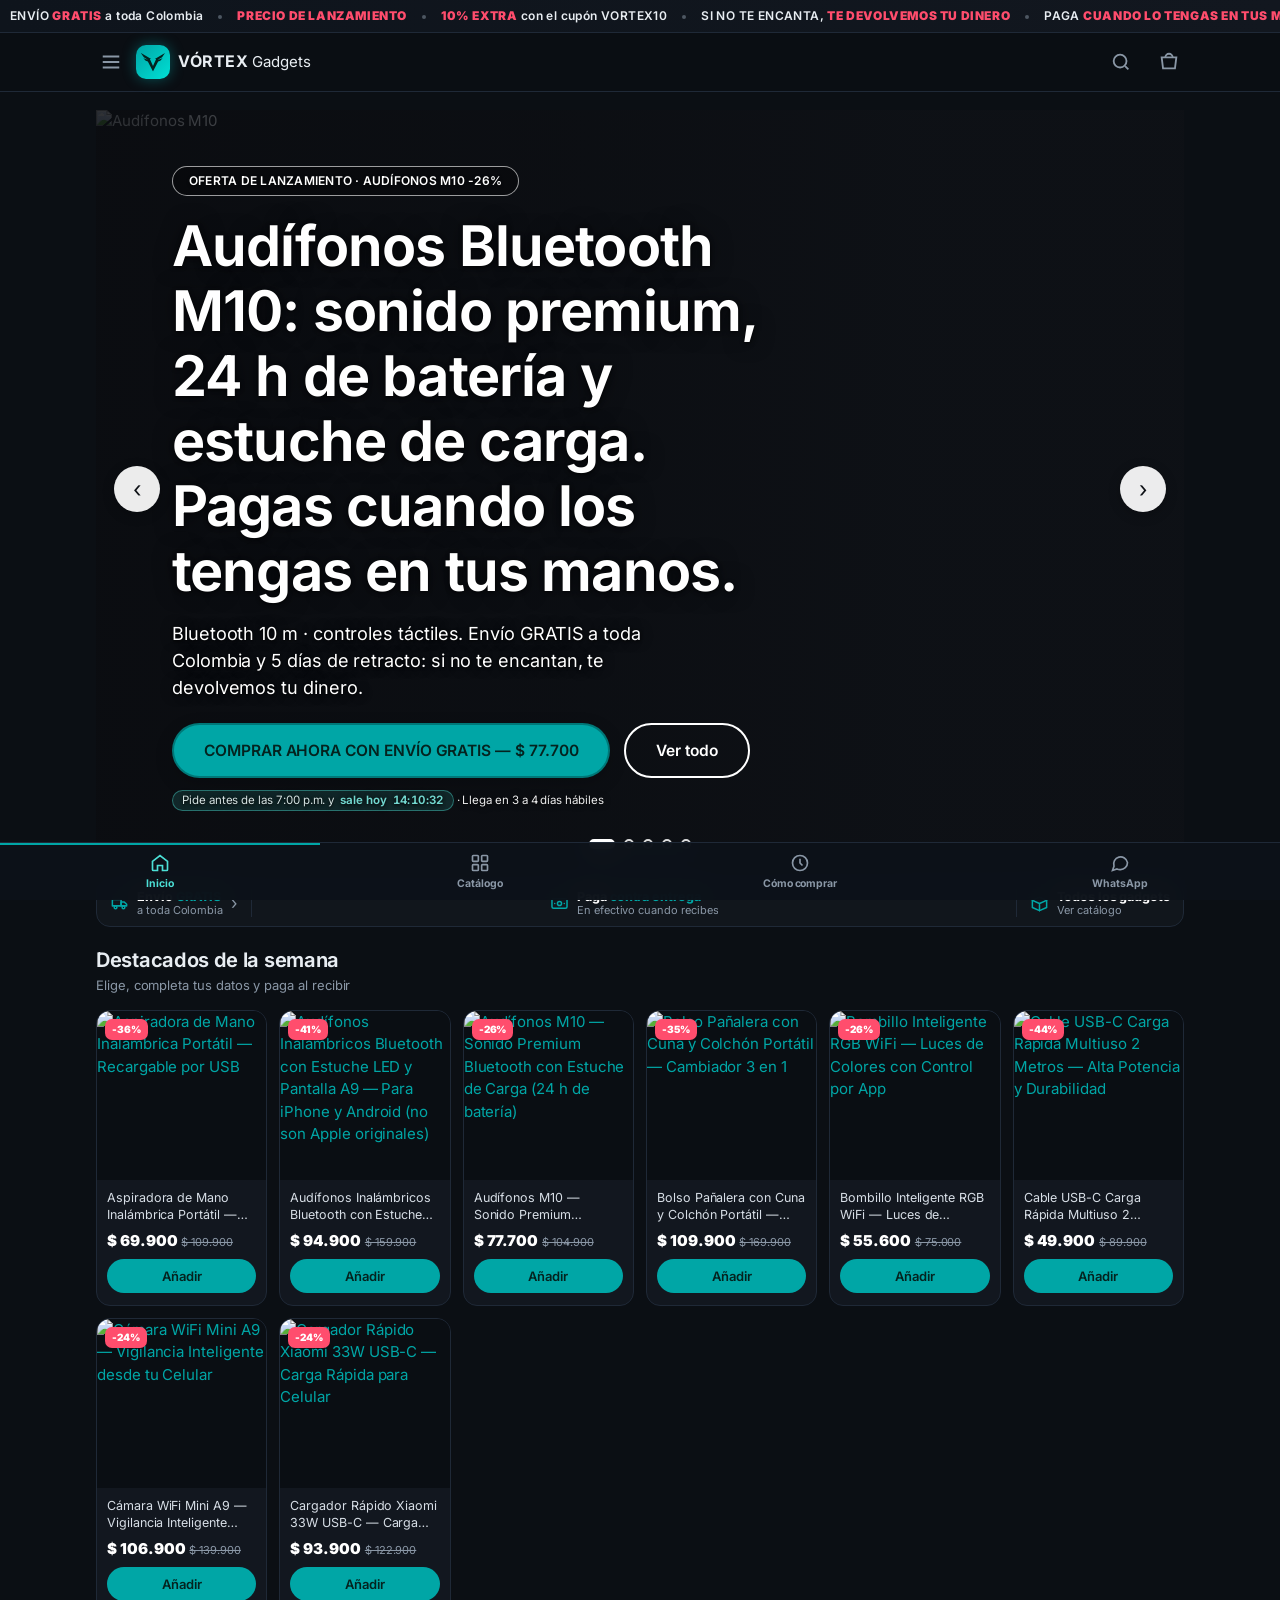
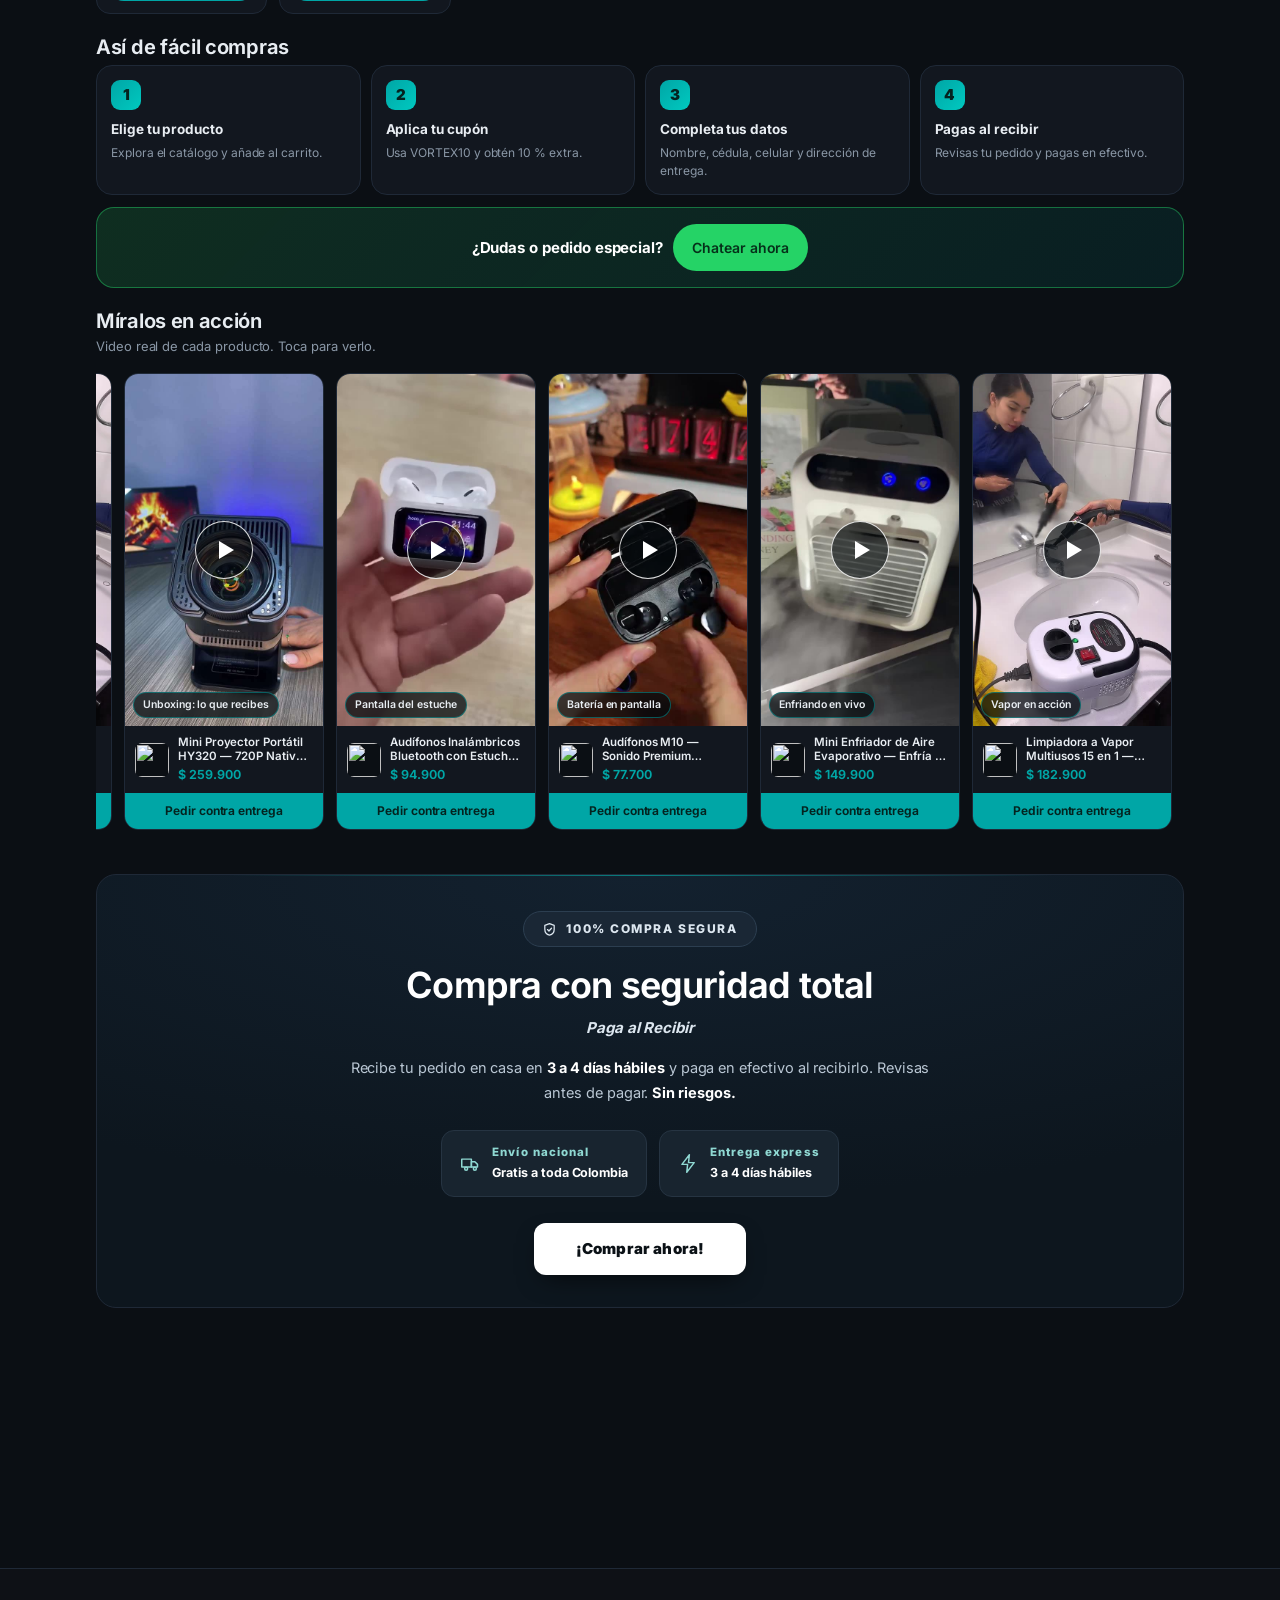
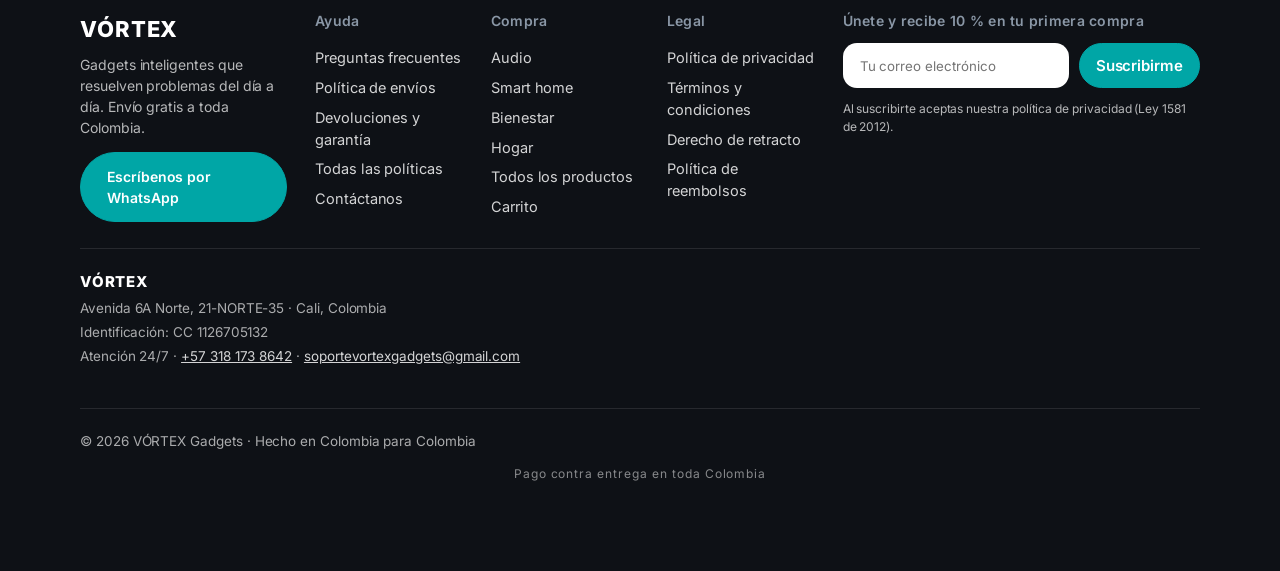
==== index.html @ 837b8d71 "v96: los dos cabos sueltos del movil (celulares muy estrechos <=400px) La revision en movil confirmo" ====
<!doctype html>
<html lang="es">
<head>
  <meta charset="utf-8">
  <meta name="viewport" content="width=device-width, initial-scale=1, viewport-fit=cover">
  <title>VÓRTEX Gadgets — Envío gratis y pago contra entrega</title>
  <meta name="description" content="Catálogo oficial de VÓRTEX Gadgets Colombia. Tecnología y gadgets con envío GRATIS a toda Colombia y pago contra entrega.">
  <!-- [2026-09-18] Vista previa al compartir el enlace (WhatsApp, Facebook, Instagram).
       Sin esto el enlace sale PELADO: sin imagen ni titulo, justo antes de que el
       cliente decida si confia en la tienda. Las direcciones van ABSOLUTAS: si se
       ponen relativas, WhatsApp no encuentra la imagen.
       El texto dice solo lo que la app cumple: contra entrega, envio gratis y
       3 a 4 dias habiles. -->
  <meta property="og:type" content="website">
  <meta property="og:site_name" content="VÓRTEX Gadgets">
  <meta property="og:locale" content="es_CO">
  <meta property="og:url" content="https://app.vortexgadgets.com.co/">
  <meta property="og:title" content="Paga cuando lo tengas en tus manos — VÓRTEX Gadgets">
  <meta property="og:description" content="Envío GRATIS a toda Colombia y pago contra entrega: recibes, revisas y pagas. Llega en 3 a 4 días hábiles. +10 % con el cupón VORTEX10.">
  <meta property="og:image" content="https://app.vortexgadgets.com.co/assets/og-vortex.jpg">
  <meta property="og:image:secure_url" content="https://app.vortexgadgets.com.co/assets/og-vortex.jpg">
  <meta property="og:image:type" content="image/jpeg">
  <meta property="og:image:width" content="1200">
  <meta property="og:image:height" content="630">
  <meta property="og:image:alt" content="Paga cuando lo tengas en tus manos — envío gratis a toda Colombia y pago contra entrega">
  <meta name="twitter:card" content="summary_large_image">
  <meta name="twitter:title" content="Paga cuando lo tengas en tus manos — VÓRTEX Gadgets">
  <meta name="twitter:description" content="Envío GRATIS a toda Colombia y pago contra entrega. Llega en 3 a 4 días hábiles.">
  <meta name="twitter:image" content="https://app.vortexgadgets.com.co/assets/og-vortex.jpg">
  <meta name="theme-color" content="#00A6A6">
  <link rel="manifest" href="manifest.json">
  <link rel="icon" href="icons/icon-192-v2.png" type="image/png">
  <link rel="apple-touch-icon" href="icons/apple-touch-icon-v2.png">
  <meta name="apple-mobile-web-app-title" content="VÓRTEX">
  <meta name="apple-mobile-web-app-capable" content="yes">
  <meta name="apple-mobile-web-app-status-bar-style" content="black-translucent">
  <meta name="mobile-web-app-capable" content="yes">
  <!-- AL DESPLEGAR: sube el ?v= de app.css y app.js aqui y la VERSION de sw.js.
       Asi ninguna cache vieja puede servir el codigo anterior. -->
  <!-- Inter autoalojada (SIL OFL 1.1). Se precarga porque el 73% del trafico
       entra desde el anuncio en el movil y el cambio de fuente se notaba. -->
  <link rel="preload" href="assets/fonts/inter-var-latin.woff2" as="font" type="font/woff2" crossorigin>
  <link rel="stylesheet" href="assets/app.css?v=96">
  <style>
    /* [2026-09-18] La bienvenida se ACORTO. Antes bloqueaba la vista 4,6 s mas 0,6 de
       desvanecido: casi 5,2 s antes de poder ver un producto, y quien llega de un
       anuncio se iba antes de llegar al catalogo. Ahora:
         - trafico de anuncio (fbclid, gclid, ttclid o utm_source de Meta/TikTok):
           0,7 s. Ya sabe lo que quiere; lo que necesita es ver productos.
         - visitante normal: 1,5 s, para que le de tiempo a leer el mensaje.
       El mensaje de contra entrega NO se quita: solo se acorta el tiempo. */
    .splash{position:fixed;inset:0;z-index:999;display:flex;align-items:center;justify-content:center;
      background:radial-gradient(circle at 50% 35%,#0d5c5c,#052020 75%);transition:opacity .55s ease;padding:22px}
    .splash-card{background:transparent;border-radius:22px;padding:18px 22px;text-align:center;max-width:330px;width:100%;
      animation:fadeCard .5s ease both}
    .splash-img{width:min(60vw,240px);aspect-ratio:1/1;object-fit:contain;margin:0 auto 8px;display:block;
      animation:spin360 1.05s cubic-bezier(.35,.65,.3,1) 1 both;filter:drop-shadow(0 16px 26px rgba(0,0,0,.45))}
    .splash-txt{font-size:20px;font-weight:800;color:#ffffff;letter-spacing:.4px;text-shadow:0 2px 8px rgba(0,0,0,.3)}
    .splash-sub{font-size:13.5px;color:#cdecec;margin-top:5px;text-shadow:0 1px 6px rgba(0,0,0,.3)}
    .splash-btn{margin-top:14px;width:100%;border:0;border-radius:12px;background:#00A6A6;color:#fff;
      font-weight:700;font-size:14.5px;padding:12px;cursor:pointer}
    .splash-hide{opacity:0;pointer-events:none}
    @keyframes spin360{from{transform:rotate(0deg)}to{transform:rotate(360deg)}}
    @keyframes fadeCard{from{opacity:0;transform:translateY(10px)}to{opacity:1;transform:none}}
    /* Quien pide movimiento reducido (mareos, accesibilidad) no ve el giro. */
    @media (prefers-reduced-motion: reduce){
      .splash-img{animation:none}
      .splash-card{animation:none}
    }
  </style>
<!-- Si el JavaScript falla, la bienvenida nunca se quitaria y TAPARIA toda la app:
     ese fallo silencioso deja la tienda inservible. Con esto se ve el catalogo. -->
<noscript><style>.splash{display:none!important}</style></noscript>
</head>
<body>
  <div class="splash" id="splash">
    <div class="splash-card">
      <img class="splash-img" src="assets/cod-splash.png" alt="Paga contra entrega">
      <p class="splash-txt">PAGA CONTRA ENTREGA</p>
      <p class="splash-sub">Recibe tu pedido y paga cuando lo tengas en tus manos</p>
      <button class="splash-btn" id="splashClose">Ver catálogo</button>
    </div>
  </div>

  <!-- [2026-09-17] Barra de anuncios. Antes era un texto fijo centrado; el dueno
       pidio que se MOVIERA: que entre por la derecha y salga por la izquierda,
       repitiendo la misma secuencia. El JS (initAnnounce) duplica la secuencia y
       la anima; si no hay JS o el visitante pide movimiento reducido, se ve
       centrada y quieta, sin perder ningun mensaje.
       Los 8 mensajes estan REESCRITOS para que pesen mas la OFERTA y el BENEFICIO
       (que es lo que genera deseo de compra) y menos la logistica. Siguen siendo
       datos REALES del negocio, todos ya publicados en otras partes de la web:
         - envio gratis, sin monto minimo (FAQ y politica de envios)
         - precio de lanzamiento (portada y ficha de producto)
         - +10% con el cupon VORTEX10 (verificado: 259.900 -> 233.910)
         - "si no te encantan, te devolvemos tu dinero" (texto de la portada)
         - pagas cuando lo tengas en tus manos (pago contra entrega)
         - sin tarjeta ni anticipos (ficha de producto)
         - llega en 3 a 4 dias habiles (FAQ, politica y ficha)
         - garantia de funcionamiento (ficha y devoluciones)
       NO se anade urgencia ni escasez ni prueba social: no hay dato real que las
       respalde. De hecho el propio codigo elimino viewersNow() porque mostraba un
       "N viendo ahora" inventado ("no se anuncia lo que no se puede probar"). -->
  <div class="announce" id="announce" data-announce
       aria-label="Envío gratis a toda Colombia. Precio de lanzamiento. 10% extra con el cupón VORTEX10. Si no te encanta, te devolvemos tu dinero. Pagas cuando lo tengas en tus manos. Sin tarjeta y sin anticipo. Llega en 3 a 4 días hábiles. Garantía de funcionamiento.">
    <div class="an-track" data-an-track>
      <span class="an-item">ENVÍO <b>GRATIS</b> a toda Colombia</span>
      <span class="an-item"><b>PRECIO DE LANZAMIENTO</b></span>
      <span class="an-item"><b>10% EXTRA</b> con el cupón VORTEX10</span>
      <span class="an-item">SI NO TE ENCANTA, <b>TE DEVOLVEMOS TU DINERO</b></span>
      <span class="an-item">PAGA <b>CUANDO LO TENGAS EN TUS MANOS</b></span>
      <span class="an-item"><b>SIN TARJETA</b> y sin anticipo</span>
      <span class="an-item">LLEGA en <b>3 a 4 días hábiles</b></span>
      <span class="an-item">GARANTÍA <b>de funcionamiento</b></span>
    </div>
  </div>

  <header class="topbar">
    <div class="topbar-in">
      <button class="iconbtn" id="btnMenu" aria-label="Menú">
        <svg viewBox="0 0 24 24" width="22" height="22" fill="none" stroke="currentColor" stroke-width="2"><path d="M3 6h18M3 12h18M3 18h18"/></svg>
      </button>
      <a class="brand" href="#/inicio">
        <span class="brand-v">
          <!-- Símbolo alado trazado desde la referencia del usuario.
               SVG en línea para que no haya petición extra: el 73% del
               tráfico entra por el anuncio en el móvil. -->
          <svg viewBox="0 0 372 283" xmlns="http://www.w3.org/2000/svg" focusable="false" aria-hidden="true"><path fill="currentColor" fill-rule="evenodd" d="M372 0 L214 92 L214 94 L233 94 L233 96 L186 200 L139 97 L139 94 L158 94 L158 92 L6 3 L2 1 L0 3 L44 64 L106 103 L37 82 L73 121 L106 133 L182 279 L187 283 L266 132 L299 121 L334 83 L332 81 L271 103 L267 102 L327 64Z"/></svg>
        </span>
        <span class="brand-t"><b>VÓRTEX</b> Gadgets</span>
      </a>
      <button class="iconbtn" id="btnSearch" aria-label="Buscar">
        <svg viewBox="0 0 24 24" width="22" height="22" fill="none" stroke="currentColor" stroke-width="2"><circle cx="11" cy="11" r="7"/><path d="m20 20-3.5-3.5"/></svg>
      </button>
      <a class="iconbtn" href="#/carrito" aria-label="Carrito">
        <svg viewBox="0 0 24 24" width="22" height="22" fill="none" stroke="currentColor" stroke-width="2"><path d="M4 7h16l-1.5 12h-13L4 7Z"/><path d="M8 7a4 4 0 0 1 8 0"/></svg>
        <span class="badge" id="cartBadge" hidden>0</span>
      </a>
    </div>
    <div class="searchbar" id="searchbar" hidden>
      <input type="search" id="q" placeholder="Buscar audífonos, cámara, bombillo…" autocomplete="off">
    </div>
  </header>

  <main id="view" class="view"></main>

  <footer class="app-footer">
    <!-- Footer migrado de la tienda, pero con TODO dentro de la app: ningun enlace saca
         al cliente fuera. Las paginas de ayuda y legales son vistas internas (#/info/...),
         las categorias filtran el catalogo de la app (#/catalogo?cat=...), el newsletter se
         confirma por WhatsApp y el unico enlace externo es el de WhatsApp, que es el canal
         de atencion. La linea de medios de pago se sustituyo por contra entrega. -->
    <div class="ft-wrap">
      <div class="ft-grid">
        <div class="ft-brand">
          <p class="ft-logo">VÓRTEX</p>
          <p class="ft-tagline">Gadgets inteligentes que resuelven problemas del día a día. Envío gratis a toda Colombia.</p>
          <a class="ft-btn ft-wa" href="https://wa.me/573181738642" target="_blank" rel="noopener">Escríbenos por WhatsApp</a>
        </div>
        <nav class="ft-col" aria-label="Ayuda">
          <h4>Ayuda</h4>
          <a href="#/info/faq">Preguntas frecuentes</a>
          <a href="#/info/politica-de-envios">Política de envíos</a>
          <a href="#/info/devoluciones-y-garantia">Devoluciones y garantía</a>
          <a href="#/info/politicas">Todas las políticas</a>
          <a href="#/contacto">Contáctanos</a>
        </nav>
        <nav class="ft-col" aria-label="Compra">
          <h4>Compra</h4>
          <a href="#/catalogo?cat=audio">Audio</a>
          <a href="#/catalogo?cat=smart-home">Smart home</a>
          <a href="#/catalogo?cat=bienestar">Bienestar</a>
          <a href="#/catalogo?cat=hogar">Hogar</a>
          <a href="#/catalogo">Todos los productos</a>
          <a href="#/carrito">Carrito</a>
        </nav>
        <nav class="ft-col" aria-label="Legal">
          <h4>Legal</h4>
          <a href="#/info/politica-de-privacidad">Política de privacidad</a>
          <a href="#/info/terminos-y-condiciones">Términos y condiciones</a>
          <a href="#/info/devoluciones-y-garantia">Derecho de retracto</a>
          <a href="#/info/devoluciones-y-garantia">Política de reembolsos</a>
        </nav>
        <div class="ft-news">
          <h4>Únete y recibe 10 % en tu primera compra</h4>
          <div class="ft-row">
              <input type="email" id="ftEmail" placeholder="Tu correo electrónico" autocomplete="email">
              <button type="button" class="ft-btn" data-action="newsletter">Suscribirme</button>
            </div>
          <p class="ft-note">Al suscribirte aceptas nuestra política de privacidad (Ley 1581 de 2012).</p>
        </div>
      </div>
      <!-- [2026-09-16] Identidad del negocio. El comprador debe saber quien le vende:
           es lo primero que se revisa antes de dar la cedula y la direccion en un pago
           contra entrega. Datos aportados por el dueno; no se inventa ninguno. -->
      <div class="ft-legal">
        <p class="ft-legal-h">VÓRTEX</p>
        <p>Avenida 6A Norte, 21-NORTE-35 · Cali, Colombia</p>
        <p>Identificación: CC 1126705132</p>
        <p>Atención 24/7 · <a href="https://wa.me/573181738642" target="_blank" rel="noopener">+57 318 173 8642</a> · <a href="mailto:soportevortexgadgets@gmail.com">soportevortexgadgets@gmail.com</a></p>
      </div>
      <div class="ft-bottom">
        <p>© 2026 VÓRTEX Gadgets · Hecho en Colombia para Colombia</p>
      </div>
      <p class="ft-pay">Pago contra entrega en toda Colombia</p>
    </div>
  </footer>

  <nav class="bottomnav" id="bottomnav">
    <a href="#/inicio" data-nav="inicio">
      <svg viewBox="0 0 24 24" width="20" height="20" fill="none" stroke="currentColor" stroke-width="2"><path d="m3 10 9-7 9 7v10a1 1 0 0 1-1 1h-5v-6h-6v6H4a1 1 0 0 1-1-1Z"/></svg>
      Inicio
    </a>
    <a href="#/catalogo" data-nav="catalogo">
      <svg viewBox="0 0 24 24" width="20" height="20" fill="none" stroke="currentColor" stroke-width="2"><rect x="3" y="3" width="7" height="7" rx="1"/><rect x="14" y="3" width="7" height="7" rx="1"/><rect x="3" y="14" width="7" height="7" rx="1"/><rect x="14" y="14" width="7" height="7" rx="1"/></svg>
      Catálogo
    </a>
    <a href="#/como-comprar" data-nav="como">
      <svg viewBox="0 0 24 24" width="20" height="20" fill="none" stroke="currentColor" stroke-width="2"><circle cx="12" cy="12" r="9"/><path d="M12 7v5l3 3"/></svg>
      Cómo comprar
    </a>
    <a href="#/contacto" data-nav="contacto">
      <svg viewBox="0 0 24 24" width="20" height="20" fill="none" stroke="currentColor" stroke-width="2"><path d="M21 11.5a8.4 8.4 0 0 1-9 8.4 9 9 0 0 1-3.6-.7L3 21l1.8-5.2A8.4 8.4 0 1 1 21 11.5Z"/></svg>
      WhatsApp
    </a>
  </nav>

  <aside class="drawer" id="drawer" aria-hidden="true">
    <div class="drawer-scrim" data-close-drawer></div>
    <div class="drawer-panel">
      <div class="drawer-head">
        <span class="brand-t"><b>VÓRTEX</b> Gadgets</span>
        <button class="iconbtn" data-close-drawer aria-label="Cerrar">✕</button>
      </div>
      <nav class="drawer-nav">
        <a href="#/inicio" data-close-drawer>Inicio</a>
        <a href="#/catalogo" data-close-drawer>Catálogo</a>
        <a href="#/como-comprar" data-close-drawer>Cómo comprar (contra entrega)</a>
        <a href="#/contacto" data-close-drawer>Contacto / WhatsApp</a>
        <a href="https://vortexgadgets.com.co" target="_blank" rel="noopener">Tienda completa (pago en línea)</a>
      </nav>
      <!-- [2026-09-22] Quien te vende. Antes este dato solo estaba en el pie, muy
           abajo, y el comprador debe verlo ANTES de dar su cedula y su direccion.
           Cuando llegue el RUT de la DIAN: cambia la linea de identificacion por
           "NIT <numero>-<digito>" y anade la razon social si aplica. -->
      <div class="drawer-quien">
        <p class="dq-h">Quién te vende</p>
        <p><b>VÓRTEX Gadgets</b> · Avenida 6A Norte, 21-NORTE-35 · Cali, Colombia</p>
        <p>Identificación: CC 1126705132</p>
        <p><a href="https://wa.me/573181738642" target="_blank" rel="noopener">+57 318 173 8642</a> · <a href="mailto:soportevortexgadgets@gmail.com">soportevortexgadgets@gmail.com</a></p>
      </div>
      <button class="btn btn-accent" id="btnInstall">Instalar app</button>
      <p class="muted drawer-hint" id="iosHint" hidden>En iPhone: Compartir → “Añadir a pantalla de inicio”.</p>
    </div>
  </aside>

  <div class="modal-scrim" id="installModal" hidden>
    <div class="modal-card" role="dialog" aria-modal="true" aria-label="Instalar la app">
      <button class="iconbtn modal-x" data-close-install aria-label="Cerrar">✕</button>
      <div class="modal-icon">
        <svg viewBox="0 0 24 24" width="34" height="34" fill="none" stroke="currentColor" stroke-width="2"><path d="M12 3v12m0 0 5-5m-5 5-5-5"/><path d="M4 17v2a2 2 0 0 0 2 2h12a2 2 0 0 0 2-2v-2"/></svg>
      </div>
      <h3>Instala la app VÓRTEX</h3>
      <p class="install-steps" id="installInfo"></p>
      <button class="btn btn-accent btn-block" data-close-install>Entendido</button>
    </div>
  </div>

  <div class="toast" id="toast" hidden></div>
  <script src="assets/app.js?v=96" defer></script>
  <script>
    /* Splash COD: aparece al entrar, rota 360° y desaparece solo.
       Desde el 2026-09-18 la duracion depende de por donde llega el visitante
       (0,7 s desde un anuncio, 1,5 s el resto). El porque esta explicado arriba,
       en el bloque <style>. */
    (function () {
      var s = document.getElementById('splash');
      var c = document.getElementById('splashClose');
      if (!s) return;
      function hide() {
        s.classList.add('splash-hide');
        setTimeout(function () { s.remove(); }, 600);
      }
      var q = '';
      try { q = String(location.search || '') + String(location.hash || ''); } catch (e) {}
      var deAnuncio = /[?&](fbclid|gclid|ttclid|gbraid|wbraid)=/i.test(q) ||
                      /[?&]utm_source=(facebook|instagram|meta|fb|ig|tiktok|google)/i.test(q);
      var t = setTimeout(hide, deAnuncio ? 700 : 1500);
      c.addEventListener('click', function () { clearTimeout(t); hide(); });
      s.addEventListener('click', function (e) { if (e.target === s) { clearTimeout(t); hide(); } });
    })();
  </script>
<!-- Popup de salida: cupón VORTEX10 (migrado de la tienda).
       Único cambio respecto a la tienda: la línea de forma de pago, que ahora dice contra entrega. -->
  <div class="exit-popup" data-exit-popup aria-hidden="true">
    <div class="exit-popup-card" role="dialog" aria-modal="true" aria-label="Cupón de bienvenida">
      <button class="exit-popup-close" data-exit-close type="button" aria-label="Cerrar">&times;</button>
      <p class="exit-popup-eyebrow">Antes de irte: tu cupón de bienvenida</p>
      <h3>No te vayas sin tu cupón</h3>
      <!-- [2026-09-18] El descuento ya NO va escrito a mano: lo calcula el JS desde los
           precios reales (precio antes vs precio con el cupon). Antes decia "hasta 45 %"
           cuando el maximo real es 55 %: se quedaba corto en su propia oferta.
           Y "oferta flash" pasa a "precio de lanzamiento", que es el termino de la app. -->
      <p>Usa el código <b>VORTEX10</b>: 10 % extra sobre el precio de lanzamiento,
        sin compra mínima.<span id="exitMax" hidden></span></p>
      <button class="btn btn-block" data-action="exit-coupon" type="button">Aplicar cupón VORTEX10</button>
      <p class="exit-popup-note">Envío GRATIS a toda Colombia · Pago contra entrega</p>
    </div>
  </div>
</body>

</html>
---- assets/app.css ----
/* ============================================================
   VÓRTEX Gadgets — PWA (Dark Tech + teal #00A6A6)
   ============================================================ */
:root{
  --bg:#0B0F14;
  --panel:#12171F;
  --panel2:#0E141C;
  --line:#1F2937;
  --text:#E8EDF2;
  --muted:#8A97A6;
  --accent:#00A6A6;
  --accent2:#008C8C;
  --wa:#25D366;
  --sale:#FF4D6D;
  --gold:#F5A623;
  --radius:14px;
  --shadow:0 10px 30px rgba(0,0,0,.35);
  --font:'Inter',-apple-system,BlinkMacSystemFont,'Segoe UI',Roboto,sans-serif;
  --nav-h:62px;
  --safe:env(safe-area-inset-bottom,0px);
}
*{box-sizing:border-box;margin:0;padding:0}
html{scroll-behavior:smooth}
body{background:var(--bg);color:var(--text);font-family:var(--font);font-size:15px;line-height:1.55;-webkit-font-smoothing:antialiased}
a{color:var(--accent);text-decoration:none}
img{max-width:100%;display:block}
button{font-family:inherit;cursor:pointer;border:0;background:none;color:inherit}
.muted{color:var(--muted)}
.hidden{display:none!important}

/* ---------- Anuncio + barra superior ---------- */
/* [2026-09-23] Paleta nueva en la banda, a peticion del dueño. Sacada de SU captura
   contando pixeles: fondo #FF4D6C con texto blanco (el color NO es una aproximacion a
   ojo). El degradado conserva la forma del anterior: el extremo oscuro (#D7415B) es
   el claro con el brillo al 84 %, la MISMA relacion que unia #00A6A6
   con #008C8C.
   MEDIDO: el texto blanco sobre este rosa da 3.22:1, por debajo del minimo de
   4.5:1 para texto pequeño. El de antes (verde oscuro sobre teal) daba
   5.54:1. Es la pareja que trae la paleta del dueño, asi que se pone tal
   cual; si quiere mas legibilidad, oscurecer el rosa a #C73C54 sube a
   5.00:1 sin salirse de la misma familia. */
/* [2026-09-23] La banda va OSCURA con el rosa solo en las palabras clave.
   El rosa es --sale, el color de oferta que la app ya usa en los badges, el chip de la
   ficha, el cupon y los iconos de urgencia: no se añade un color, se usa el que ya
   significa "oferta". Y el fondo son los tokens de siempre (--panel2 -> --panel).
   MEDIDO: el texto claro da ~15,9 : 1 y el rosa ~5,8 : 1 sobre este fondo, los dos por
   encima del minimo de 4,5. La banda rosa entera se quedaba en 3,22-4,36 : 1.
   El borde inferior la despega de la barra del logo, que tambien es oscura. */
.announce{background:linear-gradient(90deg,var(--panel2),var(--panel));color:var(--text);border-bottom:1px solid var(--line);font-weight:800;font-size:12px;letter-spacing:.4px;overflow:hidden}
.an-track{display:flex;flex-wrap:wrap;justify-content:center;align-items:center;padding:7px 10px;row-gap:4px}
/* OJO: .an-item NO debe ser contenedor flex. Si lo es, el texto suelto se
   convierte en flex items anonimos y CSS DESCARTA el espacio en blanco de los
   bordes: se leia "ENVIO GRATISa toda Colombia" y "PAGACUANDO LO TENGAS EN TUS
   MANOS". Sin flex, el contenido se compone como texto normal y el espacio se
   respeta. */
.an-item{flex:0 0 auto;white-space:nowrap;font-weight:600}
.an-item b{font-weight:900;letter-spacing:.6px;color:var(--sale)}
/* el separador va dentro de CADA item (no entre items). Asi, al duplicar la
   secuencia, el ritmo de puntos es identico en las dos mitades y el bucle de
   translateX(-50%) encaja sin salto. */
.an-item::after{content:'';display:inline-block;vertical-align:middle;width:4px;height:4px;border-radius:50%;background:var(--muted);opacity:.5;margin:0 15px}
/* En movimiento: una sola fila, sin centrar, de DERECHA a IZQUIERDA.
   OJO: NO se puede animar a -50%. translateX(%) se calcula sobre el ANCHO DEL
   PROPIO ELEMENTO, y .an-track es un contenedor flex de bloque: mide lo que le
   da el padre (el ancho de la barra), no su contenido. Con -50% recorria 760 px
   cuando una secuencia mide 1634 px, y el bucle daba un salto visible de media
   barra cada vuelta. Por eso el JS mide en el DOM la distancia real entre el
   primer mensaje y el primero de la copia siguiente, y la pasa en --an-mueve. */
.announce.an-live .an-track{flex-wrap:nowrap;justify-content:flex-start;animation:an-marquesina var(--an-dur,42s) linear infinite;will-change:transform}
@keyframes an-marquesina{from{transform:translateX(0)}to{transform:translateX(var(--an-mueve,-50%))}}
.announce:hover .an-track{animation-play-state:paused}
@media(prefers-reduced-motion:reduce){
  .announce.an-live .an-track{animation:none;flex-wrap:wrap;justify-content:center}
}
.topbar{position:sticky;top:0;z-index:60;background:rgba(11,15,20,.88);backdrop-filter:blur(10px);border-bottom:1px solid var(--line)}
.topbar-in{display:flex;align-items:center;gap:6px;max-width:1120px;margin:0 auto;padding:10px 12px}
.brand{display:flex;align-items:center;gap:8px;color:var(--text)}
.brand-v{display:grid;place-items:center;width:34px;height:34px;border-radius:10px;background:linear-gradient(135deg,#00A6A6,#00E0D5);color:#04231F;font-weight:900;font-size:20px;box-shadow:0 0 14px rgba(0,166,166,.45)}
.brand-t{font-size:15px;line-height:1.1}
.brand-t b{font-size:16px;letter-spacing:.5px}
.iconbtn{position:relative;display:grid;place-items:center;width:38px;height:38px;border-radius:10px;color:var(--muted)}
.iconbtn:active{background:var(--panel);color:var(--text)}
.badge{position:absolute;top:2px;right:2px;min-width:17px;height:17px;padding:0 4px;border-radius:9px;background:var(--sale);color:#fff;font-size:10px;font-weight:800;display:grid;place-items:center}
.searchbar{max-width:1120px;margin:0 auto;padding:0 12px 10px}
.searchbar input{width:100%;background:var(--panel);border:1px solid var(--line);border-radius:12px;color:var(--text);padding:11px 14px;font-size:15px;outline:none}
.searchbar input:focus{border-color:var(--accent)}

/* ---------- Layout ---------- */
.view{max-width:1120px;margin:0 auto;padding:16px 14px calc(30px + var(--nav-h) + var(--safe))}
.section-title{font-size:20px;font-weight:900;letter-spacing:.2px;margin:22px 0 4px}
.section-sub{color:var(--muted);font-size:13px;margin-bottom:14px}

/* ---------- Hero inicio ---------- */
.hero-card{position:relative;overflow:hidden;border:1px solid var(--line);border-radius:20px;background:
  radial-gradient(900px 300px at 85% -20%,rgba(0,166,166,.35),transparent 60%),
  linear-gradient(160deg,#101A24,#0B0F14 70%);padding:26px 20px}
.hero-chip{display:inline-flex;align-items:center;gap:6px;background:rgba(0,166,166,.14);border:1px solid rgba(0,166,166,.5);color:#4CE0D6;font-weight:800;font-size:11px;letter-spacing:.8px;padding:5px 10px;border-radius:999px;text-transform:uppercase}
.hero-card h1{font-size:27px;line-height:1.15;margin:12px 0 8px;font-weight:900}
.hero-card p{color:#B9C4CF;font-size:14px;max-width:520px}
.hero-cta{display:flex;flex-wrap:wrap;gap:10px;margin-top:18px}
.btn{display:inline-flex;align-items:center;justify-content:center;gap:8px;border-radius:12px;padding:12px 18px;font-weight:800;font-size:14px;transition:.15s;border:1px solid transparent}
.btn:active{transform:scale(.97)}
.btn-accent{background:linear-gradient(135deg,#00A6A6,#00C9C0);color:#04231F}
.btn-dark{background:var(--text);color:#0B0F14}
.btn-ghost{background:transparent;color:var(--text);border-color:var(--line)}
.btn-wa{background:var(--wa);color:#06301A}
.btn-block{width:100%}
.btn-sm{padding:8px 12px;font-size:13px;border-radius:10px}
.btn[disabled]{opacity:.55;pointer-events:none}

/* ---------- Chips de confianza ---------- */
.trust-row{display:flex;flex-wrap:wrap;gap:8px;margin-top:14px}
.chip{display:inline-flex;align-items:center;gap:6px;background:var(--panel);border:1px solid var(--line);border-radius:999px;padding:7px 12px;font-size:12px;font-weight:600;color:#C7D0DA}
.chip b{color:#4CE0D6}
.chip .ck{color:var(--accent)}

/* ---------- Grid productos ---------- */
.grid-products{display:grid;grid-template-columns:repeat(auto-fill,minmax(152px,1fr));gap:12px}
.pcard{background:var(--panel);border:1px solid var(--line);border-radius:var(--radius);overflow:hidden;display:flex;flex-direction:column;transition:.15s}
.pcard:active{transform:scale(.985)}
.pimg{position:relative;aspect-ratio:1/1;background:#0A0E13;overflow:hidden}
.pimg img{width:100%;height:100%;object-fit:cover}
.pbadge{position:absolute;top:8px;left:8px;background:var(--sale);color:#fff;font-size:10px;font-weight:900;padding:3px 7px;border-radius:7px}
.pbadge.agotado{background:#3A4552}
.pbody{padding:10px 10px 12px;display:flex;flex-direction:column;gap:6px;flex:1}
.ptitle{font-size:12.5px;color:#D7DEE6;line-height:1.35;display:-webkit-box;-webkit-line-clamp:2;-webkit-box-orient:vertical;overflow:hidden;min-height:34px}
.pprice{font-weight:900;font-size:15px;color:#fff}
.pold{color:var(--muted);font-size:11px;text-decoration:line-through}
.pct{color:#4CE0D6;font-size:11px;font-weight:800}
.pvendor{color:var(--muted);font-size:10px;text-transform:uppercase;letter-spacing:.6px}
.pbtns{display:flex;gap:6px;margin-top:auto}

/* ---------- Ficha producto ---------- */
.detail{display:grid;gap:16px}
@media(min-width:820px){.detail{grid-template-columns:1.05fr 1fr;gap:26px}}
.gallery{position:sticky;top:calc(64px + 8px)}
.gmain{position:relative;aspect-ratio:1/1;border:1px solid var(--line);border-radius:18px;overflow:hidden;background:#0A0E13}
.gmain img{width:100%;height:100%;object-fit:cover}
.gthumbs{display:flex;gap:8px;margin-top:10px;overflow-x:auto;padding-bottom:4px}
.gthumb{width:64px;height:64px;flex:none;border:2px solid var(--line);border-radius:12px;overflow:hidden;opacity:.75}
.gthumb.active{border-color:var(--accent);opacity:1}
.gthumb img{width:100%;height:100%;object-fit:cover}
.d-title{font-size:22px;font-weight:900;line-height:1.25}
.d-meta{color:var(--muted);font-size:12.5px;margin-top:6px}
.stars{color:var(--gold);letter-spacing:1px;font-size:14px}
.d-price{display:flex;align-items:baseline;gap:10px;flex-wrap:wrap;margin:10px 0 2px}
.d-now{font-size:30px;font-weight:900;color:#fff}
.d-old{color:var(--muted);text-decoration:line-through;font-size:16px}
.d-pct{background:var(--sale);color:#fff;font-weight:900;font-size:12px;padding:3px 8px;border-radius:8px}
.d-cod{margin:14px 0;background:linear-gradient(135deg,rgba(0,153,102,.18),rgba(0,166,166,.12));border:1px solid rgba(0,220,140,.4);border-radius:16px;padding:12px 14px}
.d-cod b{color:#3EE6A0;font-size:14px;letter-spacing:.3px}
.d-cod ul{list-style:none;margin-top:6px;display:grid;gap:3px;font-size:13px;color:#CBE7DA}
.d-cod li::before{content:'✓ ';color:#3EE6A0;font-weight:900}
.d-check{display:inline-flex;align-items:center;gap:8px;color:#3EE6A0;font-size:12px;margin-top:8px;font-weight:700}
.qty{display:inline-flex;align-items:center;border:1px solid var(--line);border-radius:12px;overflow:hidden}
.qty button{width:40px;height:42px;font-size:20px;font-weight:800;color:var(--text)}
.qty input{width:52px;text-align:center;background:transparent;border:0;color:#fff;font-weight:800;font-size:16px;outline:none}
.acc{margin-top:8px}
.acc-h{width:100%;display:flex;justify-content:space-between;align-items:center;padding:13px 2px;font-weight:800;font-size:14px;border-bottom:1px solid var(--line)}
.acc-b{display:none;padding:10px 2px 14px;color:#C7D0DA;font-size:13.5px;line-height:1.65;white-space:pre-line}
.acc.open .acc-b{display:block}
.acc.open .chev{transform:rotate(180deg)}
.chev{transition:.2s;color:var(--muted)}

/* ---------- Pasos contra entrega ---------- */
.steps{display:grid;gap:10px;margin-top:6px}
@media(min-width:720px){.steps{grid-template-columns:repeat(4,1fr)}}
.step{background:var(--panel);border:1px solid var(--line);border-radius:16px;padding:14px}
.step .n{width:30px;height:30px;display:grid;place-items:center;border-radius:9px;background:linear-gradient(135deg,#00A6A6,#00C9C0);color:#04231F;font-weight:900;margin-bottom:8px}
.step b{font-size:13.5px}
.step p{color:var(--muted);font-size:12px;margin-top:4px}

/* ---------- Carrito ---------- */
.cartline{display:grid;grid-template-columns:74px 1fr auto;gap:12px;align-items:center;background:var(--panel);border:1px solid var(--line);border-radius:16px;padding:10px;margin-bottom:10px}
.cartline img{width:74px;height:74px;object-fit:cover;border-radius:12px}
.cl-title{font-size:13.5px;font-weight:700;line-height:1.3}
.cl-price{color:var(--muted);font-size:12px;margin-top:2px}
.cl-right{display:flex;flex-direction:column;align-items:flex-end;gap:6px}
.cl-total{font-weight:900}
.cl-del{color:var(--sale);font-size:12px;font-weight:700}
.qty.small button{width:30px;height:30px;font-size:16px}
.qty.small input{width:36px;height:30px;font-size:14px}
.totals{background:var(--panel);border:1px solid var(--line);border-radius:16px;padding:14px;margin-top:12px}
.trow{display:flex;justify-content:space-between;font-size:14px;padding:4px 0}
.trow.total{font-size:19px;font-weight:900;border-top:1px dashed var(--line);margin-top:6px;padding-top:10px}
.trow .free{color:#3EE6A0;font-weight:800}
.empty-state{text-align:center;padding:46px 16px;color:var(--muted)}
.empty-state svg{opacity:.4;margin-bottom:10px}

/* ---------- Barra inferior / navegación ---------- */
.bottomnav{position:fixed;left:0;right:0;bottom:0;z-index:70;background:rgba(13,18,25,.96);backdrop-filter:blur(12px);border-top:1px solid var(--line);display:grid;grid-template-columns:repeat(4,1fr);padding-bottom:var(--safe)}
.bottomnav a{display:flex;flex-direction:column;align-items:center;gap:3px;padding:8px 4px;color:var(--muted);font-size:10.5px;font-weight:700;border-top:2px solid transparent}
.bottomnav a.active{color:#4CE0D6;border-top-color:var(--accent)}

/* ---------- Drawer ---------- */
.drawer{position:fixed;inset:0;z-index:90;pointer-events:none}
.drawer.open{pointer-events:auto}
.drawer-scrim{position:absolute;inset:0;background:rgba(0,0,0,.6);opacity:0;transition:.25s}
.drawer.open .drawer-scrim{opacity:1}
.drawer-panel{position:absolute;top:0;bottom:0;left:0;width:min(320px,86vw);background:var(--panel2);border-right:1px solid var(--line);transform:translateX(-102%);transition:.25s;display:flex;flex-direction:column;padding:16px}
.drawer.open .drawer-panel{transform:none}
.drawer-head{display:flex;justify-content:space-between;align-items:center;margin-bottom:14px}
.drawer-nav{display:grid;gap:2px}
.drawer-nav a{padding:12px 10px;border-radius:10px;color:#D7DEE6;font-weight:700;font-size:14px}
.drawer-nav a:active{background:var(--panel)}
.drawer-nav a[target=_blank]{color:var(--accent)}
.drawer-hint{font-size:11.5px;margin-top:8px;line-height:1.5}

/* ---------- Modal de instalación ---------- */
.modal-scrim{position:fixed;inset:0;z-index:200;display:grid;place-items:center;padding:18px;background:rgba(4,7,10,.72);backdrop-filter:blur(6px);opacity:0;transition:.2s}
.modal-scrim.open{opacity:1}
.modal-card{position:relative;width:min(420px,100%);background:var(--panel2);border:1px solid var(--line);border-radius:20px;padding:22px;box-shadow:var(--shadow);transform:translateY(8px);transition:.2s}
.modal-scrim.open .modal-card{transform:none}
.modal-x{position:absolute;top:10px;right:10px}
.modal-icon{width:64px;height:64px;border-radius:18px;display:grid;place-items:center;color:#04231F;background:linear-gradient(135deg,#00A6A6,#00E0D5);margin-bottom:12px;box-shadow:0 0 20px rgba(0,166,166,.4)}
.modal-card h3{font-size:18px;font-weight:900;margin-bottom:10px}
.install-steps{white-space:pre-line;font-size:13.5px;line-height:1.7;color:#C7D0DA;margin-bottom:16px}

/* ---------- Toast ---------- */
.toast{position:fixed;left:50%;bottom:calc(var(--nav-h) + 18px + var(--safe));transform:translateX(-50%) translateY(8px);background:var(--text);color:#0B0F14;font-weight:800;font-size:13px;padding:11px 18px;border-radius:12px;z-index:120;opacity:0;transition:.25s;box-shadow:var(--shadow);max-width:86vw;text-align:center}
.toast.show{opacity:1;transform:translateX(-50%)}
.toast.err{background:var(--sale);color:#fff}

/* ---------- Footer app ---------- */
.app-footer{border-top:1px solid var(--line);padding:18px 14px calc(calc(var(--nav-h) + 30px) + var(--safe));text-align:center;font-size:12px}
.footer-in{max-width:1120px;margin:0 auto;display:grid;gap:4px}

/* ---------- Varios ---------- */
.cats{display:flex;gap:8px;overflow-x:auto;padding:2px 0 10px;scrollbar-width:none}
.cats::-webkit-scrollbar{display:none}
.cat-chip{flex:none;background:var(--panel);border:1px solid var(--line);color:#C7D0DA;border-radius:999px;padding:8px 14px;font-size:12.5px;font-weight:700}
.cat-chip.active{background:var(--accent);color:#04231F;border-color:var(--accent)}
.page-txt{line-height:1.75;color:#C7D0DA}
.page-txt h3{margin:14px 0 4px;color:#fff}
.wa-float-big{display:flex;gap:10px;flex-wrap:wrap;align-items:center;justify-content:center;background:linear-gradient(135deg,rgba(37,211,102,.16),rgba(0,166,166,.1));border:1px solid rgba(37,211,102,.45);border-radius:18px;padding:16px;margin-top:12px}
.spin{width:34px;height:34px;border:3px solid var(--line);border-top-color:var(--accent);border-radius:50%;animation:sp .8s linear infinite;margin:40px auto}
@keyframes sp{to{transform:rotate(360deg)}}

/* ============================================================
   v3 — correcciones móviles + galería + urgencia + cupón
   ============================================================ */
html,body{max-width:100%;overflow-x:hidden}
.view{max-width:1120px;margin:0 auto;padding:18px 16px calc(190px + var(--nav-h) + var(--safe))}
.view>*{max-width:100%}
img{max-width:100%}

/* ---- Ficha: aire y jerarquía ---- */
.detail{display:grid;gap:22px;grid-template-columns:1fr}
@media(min-width:860px){.detail{grid-template-columns:1.02fr 1fr;gap:34px}}
.gallery{position:static;min-width:0}
@media(min-width:860px){.gallery{position:sticky;top:84px;align-self:start}}
.pdp-info{min-width:0;display:flex;flex-direction:column}
.pdp-info>*{margin-bottom:0}
.d-title{font-size:21px;font-weight:900;line-height:1.28;margin:4px 0 6px}
.d-meta{color:var(--muted);font-size:12.5px;line-height:1.5}
.d-rating{display:flex;align-items:center;gap:6px;flex-wrap:wrap;font-size:12.5px;color:#C7D0DA;margin-bottom:2px}
.d-price{display:flex;align-items:baseline;gap:10px;flex-wrap:wrap;margin:8px 0 0}
.d-now{font-size:30px;font-weight:900;color:#fff}
.d-old{color:var(--muted);text-decoration:line-through;font-size:15px}
.d-pct{background:var(--sale);color:#fff;font-weight:900;font-size:12px;padding:3px 8px;border-radius:8px}
.d-save{color:#4CE0D6;font-size:12.5px;font-weight:700;margin:2px 0 6px}
.d-cod{margin:14px 0 4px;padding:13px 15px}
.d-buy{display:flex;flex-direction:column;gap:12px;margin:16px 0 4px;padding:14px;background:var(--panel);border:1px solid var(--line);border-radius:16px}
.d-qtyrow{display:flex;align-items:center;justify-content:space-between;gap:10px}
.d-qtyrow .lbl{font-size:13px;color:#C7D0DA;font-weight:700}
.d-btns{display:grid;gap:9px}
.d-store{display:block;text-align:center;font-size:11.5px;color:var(--muted);margin-top:2px;text-decoration:underline}
.d-trust{display:grid;gap:7px;margin:14px 0 2px;padding:12px 14px;background:var(--panel2);border:1px dashed var(--line);border-radius:14px}
.dt{display:flex;gap:8px;align-items:flex-start;font-size:12.5px;color:#C7D0DA}
.dt .ck{color:#3EE6A0;font-weight:900}

/* ---- Galería: zoom + miniaturas ordenadas ---- */
.gmain{position:relative;aspect-ratio:1/1;border:1px solid var(--line);border-radius:18px;overflow:hidden;background:#0A0E13;cursor:zoom-in}
.gmain img{width:100%;height:100%;object-fit:cover;display:block}
.gzoom{position:absolute;left:12px;bottom:12px;display:inline-flex;align-items:center;gap:6px;background:rgba(10,14,19,.82);color:#DCE4EC;font-size:11px;font-weight:700;padding:6px 10px;border-radius:999px;pointer-events:none}
.gthumbs{display:flex;gap:9px;margin-top:12px;overflow-x:auto;padding:2px 2px 8px;scrollbar-width:none;position:relative}
.gthumbs::-webkit-scrollbar{display:none}
.gthumb{width:64px;height:64px;flex:none;border:2px solid var(--line);border-radius:12px;overflow:hidden;opacity:.8;padding:0;background:none}
.gthumb img{width:100%;height:100%;object-fit:cover}
.gthumb.active{border-color:var(--accent);opacity:1}
.gcount{flex:none;align-self:center;font-size:11px;color:var(--muted);padding-left:4px}

/* ---- Barra fija móvil de compra ---- */
.buybar{display:none}
@media(max-width:859px){
  .buybar{display:flex;align-items:center;gap:8px;position:fixed;left:0;right:0;bottom:calc(var(--nav-h) + var(--safe));z-index:64;background:rgba(13,18,25,.98);backdrop-filter:blur(10px);border-top:1px solid var(--line);padding:10px 12px}
  .bb-price{display:flex;flex-direction:column;line-height:1.15;min-width:0;margin-right:auto}
  .bb-now{font-weight:900;font-size:17px;color:#fff}
  .bb-old{color:var(--muted);font-size:11px;text-decoration:line-through}
  .buybar .btn{flex:1;padding:11px 8px;font-size:12.5px;white-space:nowrap}
}

/* ---- Urgencia ---- */
.flashbar{display:flex;align-items:center;gap:10px;background:linear-gradient(90deg,rgba(255,77,109,.16),rgba(245,166,35,.10));border:1px solid rgba(255,77,109,.5);border-radius:14px;padding:10px 13px;margin:10px 0 2px}
.flash-ico{font-size:20px}
.flash-txt{font-size:12px;color:#FFB3C2;line-height:1.45;font-weight:700}
.flash-txt b{font-family:ui-monospace,'Roboto Mono',Consolas,monospace;font-size:19px;color:#fff;letter-spacing:1px}

/* ---- Cupón ---- */
.hero-cupon{margin-top:14px;background:rgba(245,166,35,.14);border:1px dashed rgba(245,166,35,.65);color:#FFD38A;font-size:13px;font-weight:700;padding:9px 12px;border-radius:12px;display:inline-block}
.coupon-strip{margin:8px 0 0;background:rgba(245,166,35,.12);border:1px dashed rgba(245,166,35,.55);color:#FFD38A;font-size:12.5px;padding:8px 12px;border-radius:12px}
.coupon-strip b,.coupon-applied b{color:#fff}
.coupon-on{margin:8px 0 0;background:rgba(0,166,166,.13);border:1px solid rgba(0,166,166,.5);color:#4CE0D6;font-size:12.5px;font-weight:700;padding:8px 12px;border-radius:12px}
.cart-cupon{margin-bottom:14px}
.coupon-box{display:flex;gap:8px}
.coupon-box input{flex:1;min-width:0;background:var(--panel);border:1px solid var(--line);border-radius:12px;color:#fff;padding:11px 12px;font-size:13.5px;outline:none}
.coupon-box input:focus{border-color:var(--accent)}
.coupon-applied{display:flex;align-items:center;gap:8px;flex-wrap:wrap;background:rgba(0,166,166,.13);border:1px solid rgba(0,166,166,.5);color:#4CE0D6;font-size:13px;font-weight:700;padding:10px 12px;border-radius:12px}
.coupon-applied .link{background:none;border:0;color:var(--sale);font-size:12px;font-weight:800;text-decoration:underline;margin-left:auto}
.trow.discount{color:#4CE0D6;font-weight:700}

/* ---- Acordeón legible ---- */
.acc-h{padding:14px 4px;text-align:left;width:100%}
.acc-b{overflow-wrap:break-word}

/* ---- Lightbox (fotos a pantalla completa, deslizables) ---- */
.lb{position:fixed;inset:0;z-index:400;background:rgba(4,6,9,.96);display:grid;place-items:center;opacity:0;visibility:hidden;pointer-events:none;transition:.22s}
.lb.open{opacity:1;visibility:visible;pointer-events:auto}
.modal-scrim{pointer-events:none}
.modal-scrim.open{pointer-events:auto}
.lb-back{position:absolute;inset:0}
.lb-img{position:relative;z-index:2;max-width:94vw;max-height:82vh;object-fit:contain;border-radius:8px;touch-action:pan-y;user-select:none;-webkit-user-drag:none}
.lb-x{position:absolute;top:12px;right:14px;z-index:3;width:44px;height:44px;border-radius:50%;background:rgba(255,255,255,.1);color:#fff;font-size:19px}
.lb-nav{position:absolute;top:50%;transform:translateY(-50%);z-index:3;width:46px;height:64px;border-radius:14px;background:rgba(255,255,255,.09);color:#fff;font-size:34px;display:grid;place-items:center}
.lb-nav.prev{left:8px}
.lb-nav.next{right:8px}
.lb-dots{position:absolute;bottom:22px;left:0;right:0;z-index:3;display:flex;justify-content:center;gap:7px}
.lb-dots .dot{width:8px;height:8px;border-radius:50%;background:rgba(255,255,255,.28)}
.lb-dots .dot.on{background:#00E0D5;width:22px;border-radius:6px}
.lb-hint{position:absolute;bottom:52px;left:0;right:0;text-align:center;color:rgba(255,255,255,.55);font-size:11.5px;z-index:2}

/* ---- Ajustes menores móvil ---- */
@media(max-width:520px){
  .d-now{font-size:26px}
  .d-price{gap:8px}
  .gthumb{width:58px;height:58px}
  .pcard .pbtns .btn{font-size:12px;padding:8px}
}
[hidden]{display:none!important}
.stars{color:#F5A623;letter-spacing:1px;font-size:14px}
.stars .base{color:#D8DCE1;letter-spacing:1px}
.stars .fill{color:#F5A623}
.flash-ico{width:26px;height:26px;flex:none;border-radius:50%;background:var(--sale);color:#fff;display:grid;place-items:center;font-weight:900;font-size:15px}


/* ============================================================
   Formulario contra entrega (datos de envío)
   ============================================================ */
.codform{display:grid;gap:12px;margin-top:14px;background:var(--panel);border:1px solid var(--line);border-radius:16px;padding:14px;color-scheme:dark}
.fld-row{display:grid;gap:12px;grid-template-columns:1fr}
@media(min-width:560px){.fld-row{grid-template-columns:1fr 1fr}}
.fld{display:flex;flex-direction:column;gap:5px;min-width:0}
.fld label{font-size:12px;font-weight:700;color:#C7D0DA;letter-spacing:.2px}
.fld input,.fld select,.fld textarea{width:100%;background:#0A0E13;border:1px solid var(--line);border-radius:12px;color:#fff;padding:12px;font-size:14px;font-family:inherit;outline:none;transition:border-color .15s}
.fld input::placeholder,.fld textarea::placeholder{color:#6B7A88}
.fld input:focus,.fld select:focus,.fld textarea:focus{border-color:var(--accent);box-shadow:0 0 0 3px rgba(0,166,166,.18)}
.fld select{appearance:none;padding-right:38px;background-image:linear-gradient(45deg,transparent 50%,#8A98A6 50%),linear-gradient(135deg,#8A98A6 50%,transparent 50%);background-position:calc(100% - 18px) 50%,calc(100% - 13px) 50%;background-size:5px 5px,5px 5px;background-repeat:no-repeat}
.fld select option{background:#0A0E13;color:#fff}
.fld textarea{resize:vertical;min-height:76px}
.cod-legal{font-size:11.5px;color:var(--muted);line-height:1.5;margin:2px 0 0}
.codok{background:var(--panel);border:1px solid var(--line);border-radius:18px;padding:22px 18px;text-align:center;margin-top:8px}
.codok-ico{width:62px;height:62px;border-radius:50%;display:grid;place-items:center;margin:0 auto 12px;font-size:30px;font-weight:900;color:#04231F;background:linear-gradient(135deg,#00A6A6,#3EE6A0)}

/* ============================================================
   Carrusel del hero (migrado de la tienda)
   ============================================================ */
/* ===== HERO CARRUSEL FULL-WIDTH (estilo Mercado Libre / Blackgold) ===== */
    .hero-slider { position: relative; width: 100%; overflow: hidden; background: #0e1116; }
    .hero-slider-track { display: flex; transition: transform .65s cubic-bezier(.4,0,.2,1); }
    .hero-slide { flex: 0 0 100%; position: relative; min-height: clamp(430px, 62vw, 660px); overflow: hidden; }
    .hero-slide-media { position: absolute; inset: 0; }
    .hero-slide-media img { width: 100%; height: 100%; object-fit: cover; display: block; }
    .hero-slide-overlay { position: absolute; inset: 0; pointer-events: none; }
    .hero-slide--dark .hero-slide-overlay {
      background: linear-gradient(90deg, rgba(10,12,16,.85) 0%, rgba(10,12,16,.55) 42%, rgba(10,12,16,.08) 75%);
    }
    .hero-slide--light .hero-slide-overlay {
      background: linear-gradient(90deg, rgba(255,255,255,.92) 0%, rgba(255,255,255,.55) 45%, rgba(255,255,255,0) 78%);
    }
    .hero-slide--center .hero-slide-overlay {
      background: radial-gradient(ellipse at 70% 50%, rgba(255,214,0,.0) 30%, rgba(20,20,20,.55) 100%);
    }
    .hero-slide-content {
      position: relative; z-index: 2; max-width: 1240px; margin: 0 auto;
      padding: 56px 64px; height: 100%; display: flex; flex-direction: column; justify-content: center;
    }
    .hero-slide--light .hero-slide-content { color: #111; }
    .hero-slide--dark .hero-slide-content, .hero-slide--center .hero-slide-content { color: #fff; }

    /* [2026-09-18] Dos columnas en la diapositiva de la oferta: el texto a la
       izquierda y las cifras en grande a la derecha. Antes el contenido era una
       sola columna de 640px, asi que en escritorio TODA la mitad derecha quedaba
       vacia. En pantallas pequenas las cifras se ocultan (el precio ya va en el
       boton) para no alargar la diapositiva. */
    .hero-cols { display: flex; align-items: center; gap: 36px; width: 100%; }
    .hero-col { min-width: 0; }
    .hero-wow { margin-left: auto; text-align: right; flex: 0 0 auto; }
    .hero-wow-num { font-size: clamp(44px, 6vw, 78px); font-weight: 900; line-height: 1; color: #111; letter-spacing: -.02em; }
    .hero-wow-old { font-size: 17px; font-weight: 700; color: #6b5f00; margin-top: 10px; }
    .hero-wow-off { display: inline-block; margin-top: 12px; background: #111; color: #fff; border-radius: 9px; padding: 7px 16px; font-size: 17px; font-weight: 900; }
    @media (max-width: 1100px) { .hero-wow { display: none; } }

    /* badges y textos */
    .hero-eyebrow {
      display: inline-block; border: 1px solid rgba(255,255,255,.6); border-radius: 999px;
      padding: 5px 16px; font-size: 12px; letter-spacing: .16em; text-transform: uppercase; margin-bottom: 18px;
      width: fit-content; background: rgba(0,0,0,.25);
    }
    .hero-slide--light .hero-eyebrow { border-color: rgba(0,0,0,.45); color: #333; background: rgba(255,255,255,.6); }
    .hero-badge-dark {
      display: inline-block; background: #111; color: #fff; border-radius: 10px 10px 10px 4px;
      padding: 10px 20px; font-size: 13px; font-weight: 800; letter-spacing: .18em; text-transform: uppercase; margin-bottom: 18px;
      box-shadow: 0 4px 14px rgba(0,0,0,.35); width: fit-content; line-height: 1.5; text-align: center;
    }
    .hero-badge-dark span { display: block; font-size: 11px; letter-spacing: .3em; font-weight: 600; opacity: .85; }
    .hero-heading { font-size: clamp(30px, 4.6vw, 56px); margin-bottom: 16px; line-height: 1.08; max-width: 640px; }
    .hero-heading .accent { color: #ffce2e; }
    .hero-slide--light .hero-heading .accent { color: #00A6A6; }
    .hero-text { font-size: clamp(15px, 1.7vw, 18px); margin-bottom: 22px; max-width: 520px; opacity: .92; }
    .hero-stars { display: flex; align-items: center; gap: 10px; margin-bottom: 18px; font-size: 14.5px; }
    .hero-stars .stars { color: #ffce2e; font-size: 17px; letter-spacing: 2px; }
    .hero-guarantee { display: flex; align-items: center; gap: 8px; font-size: 14.5px; margin-bottom: 24px; }
    .hero-guarantee svg { color: #00e0a0; flex-shrink: 0; }
    .hero-actions { display: flex; flex-wrap: wrap; gap: 14px; align-items: center; }
    .btn-hero { display: inline-flex; align-items: center; gap: 8px; padding: 14px 30px; border-radius: 999px; font-weight: 700; font-size: 15.5px; text-decoration: none; transition: transform .15s, box-shadow .15s; }
    .btn-hero:hover { transform: translateY(-2px); box-shadow: 0 8px 22px rgba(0,0,0,.25); }
    .btn-hero--orange { background: #ff6b2b; color: #fff; }
    .btn-hero--dark { background: #111; color: #fff; }
    .btn-hero--yellow { background: #ffce2e; color: #111; }
    .btn-hero--white { background: #fff; color: #111; border: 2px solid #111; }
    .btn-hero--teal { background: #00A6A6; color: #fff; }
    .btn-hero--outline-white { background: transparent; color: #fff; border: 2px solid rgba(255,255,255,.7); }
    .hero-pills { display: flex; flex-wrap: wrap; gap: 12px; align-items: center; margin-bottom: 20px; }
    .hero-pill { background: #fff; border: 2px solid #111; border-radius: 999px; padding: 10px 22px; font-weight: 800; font-size: 16px; color: #111; }
    .hero-pill--ticket { border-radius: 8px; position: relative; padding: 10px 20px; }
    .hero-pill--ticket b { display: block; font-size: 15px; }
    .hero-pill--ticket i { display: block; font-style: normal; background: #111; color: #fff; border-radius: 4px; padding: 2px 8px; font-size: 12px; letter-spacing: .08em; margin-top: 4px; }
    .hero-pill-plus { font-size: 24px; font-weight: 800; }
    .hero-min { background: #fff; border: 1.5px solid #111; border-radius: 999px; padding: 8px 18px; font-size: 13.5px; font-weight: 600; width: fit-content; margin-bottom: 22px; }
    .hero-fineprint { font-size: 11.5px; opacity: .65; margin-top: 12px; }
    .hero-brand { font-size: 13px; letter-spacing: .42em; text-transform: uppercase; margin-bottom: 14px; font-weight: 700; opacity: .8; }

    /* flechas */
    .hero-arrow {
      position: absolute; top: 50%; transform: translateY(-50%); z-index: 5;
      width: 46px; height: 46px; border-radius: 50%; border: none; cursor: pointer;
      background: rgba(255,255,255,.92); color: #0e1116; font-size: 22px; line-height: 1;
      display: flex; align-items: center; justify-content: center;
      box-shadow: 0 3px 12px rgba(0,0,0,.25); transition: background .15s, transform .15s;
    }
    .hero-arrow:hover { background: #ffce2e; }
    .hero-arrow--prev { left: 18px; }
    .hero-arrow--next { right: 18px; }

    /* dots */
    .hero-dots { position: absolute; bottom: 18px; left: 0; right: 0; z-index: 5; display: flex; justify-content: center; gap: 9px; }
    .hero-dot { width: 10px; height: 10px; border-radius: 999px; border: 2px solid rgba(255,255,255,.85); background: transparent; cursor: pointer; padding: 0; transition: all .25s; }
    .hero-dot.is-active { background: #fff; width: 26px; border-color: #fff; }

    /* posicionamiento de imágenes: desktop sujeto a la derecha, móvil centrado abajo */
    .hero-slide-media img { object-position: 68% center; }
    @media (max-width: 900px) {
      .hero-slide-media img { object-position: center 70%; }
    }

    /* resposive */
    @media (max-width: 900px) {
      .hero-slide-content { padding: 40px 28px; }
      .hero-heading { max-width: 460px; }
      .hero-arrow { width: 38px; height: 38px; font-size: 18px; }
      .hero-arrow--prev { left: 10px; } .hero-arrow--next { right: 10px; }
      .hero-slide--light .hero-slide-overlay { background: linear-gradient(90deg, rgba(255,255,255,.94) 0%, rgba(255,255,255,.75) 60%, rgba(255,255,255,.25) 100%); }
    }
    @media (max-width: 520px) {
      .hero-slide { min-height: 500px; }
      .hero-slide-content { padding: 34px 20px 64px; justify-content: flex-start; }
      .hero-slide--dark .hero-slide-overlay { background: linear-gradient(180deg, rgba(10,12,16,.92) 0%, rgba(10,12,16,.6) 45%, rgba(10,12,16,.05) 70%); }
      .hero-slide--light .hero-slide-overlay { background: linear-gradient(180deg, rgba(255,255,255,.95) 0%, rgba(255,255,255,.7) 45%, rgba(255,255,255,.05) 72%); }
      .hero-heading { font-size: 26px; }
      .hero-text { font-size: 14.5px; }
      .hero-arrow { display: none; }
      .btn-hero { padding: 12px 22px; font-size: 14px; }
      .hero-dots { bottom: 12px; }
    }

/* ============================================================
   Ajustes del carrusel para la PWA
   El tema de la tienda no contaba con la barra inferior fija de la app: el
   carrusel medía hasta 660 px y sus botones y puntos quedaban tapados.
   Regla: el carrusel ocupa el alto libre (viewport - cabecera - barra) y el
   contenido se compacta cuando no hay altura. --hero-h = alto disponible.
   ============================================================ */
.hero-slider{--hero-h:calc(100vh - var(--nav-h,58px) - var(--safe,0px) - 110px)}
.hero-slide{min-height:max(360px,min(clamp(360px,52vw,620px),var(--hero-h)))}
@media (max-height:880px){
  .hero-slider{height:max(360px,var(--hero-h));overflow:hidden}
  .hero-slider-track{height:100%}
  .hero-slide{min-height:0;height:100%}
  .hero-slide-content{padding:26px 40px}
  .hero-heading{font-size:clamp(21px,3.1vw,34px);margin-bottom:10px;max-width:560px}
  .hero-text{font-size:15px;margin-bottom:12px;max-width:480px}
  .hero-eyebrow{margin-bottom:12px;padding:4px 14px;font-size:11px}
  .hero-brand{margin-bottom:10px}
  .hero-stars{margin-bottom:12px;font-size:13.5px}
  .hero-guarantee{margin-bottom:14px;font-size:13.5px}
  .hero-actions{gap:10px}
  .btn-hero{padding:11px 22px;font-size:14px}
  .hero-min{margin-bottom:14px;padding:7px 16px;font-size:12.5px}
  .hero-pills{margin-bottom:14px}
  .hero-pill{padding:8px 18px;font-size:14.5px}
  .hero-fineprint{margin-top:8px;font-size:11px}
  .hero-dots{bottom:12px}
}
@media (max-width:900px){
  .hero-slide-content{padding:26px 24px 56px}
  .hero-heading{max-width:400px}
}
@media (max-width:520px){
  .hero-slider{--hero-h:calc(100vh - var(--nav-h,58px) - var(--safe,0px) - 130px)}
  .hero-slide-content{padding:22px 18px 52px}
  .hero-heading{font-size:21px}
  .hero-arrow{display:none}
}

/* Separacion del texto respecto a las flechas del carrusel.
   Medido en vivo: la flecha izquierda termina a 64 px del borde del carrusel
   (48 px por debajo de 900 px de ancho) y el texto arrancaba dentro del circulo. */
@media (min-width:521px) and (max-width:900px){.hero-slide-content{padding-left:62px}}
@media (min-width:901px){.hero-slide-content{padding-left:76px}}

/* ============================================================
   Popup de intención de salida — CSS tomado tal cual del tema de la tienda
   ============================================================ */
.exit-popup{position:fixed;top:0;right:0;bottom:0;left:0;z-index:10000;display:none;align-items:center;justify-content:center;background:#0e11168c;padding:20px}
.exit-popup.is-open{display:flex}
.exit-popup-card{background:#fff;color:#0e1116;max-width:430px;width:100%;border-radius:16px;padding:30px 26px;text-align:center;position:relative;box-shadow:0 24px 60px #00000059}
.exit-popup-close{position:absolute;top:10px;right:14px;border:none;background:none;font-size:26px;line-height:1;cursor:pointer;color:#5b6470}
.exit-popup-eyebrow{color:var(--sale);font-weight:800;letter-spacing:.06em;text-transform:uppercase;font-size:12.5px;margin-bottom:10px}
.exit-popup-card h3{font-size:22px;margin:0 0 10px}
.exit-popup-card p{font-size:14px;color:#5b6470;margin-bottom:16px}
.exit-popup-card .btn{background:#ff6b2b;border-color:#ff6b2b;color:#fff;font-size:15px}
.exit-popup-note{font-size:12px;color:#8a929c;margin:12px 0 0!important}

/* ============================================================
   Aviso flotante de actividad (abajo, aparece y desaparece solo)
   ============================================================ */
.social-toast{position:fixed;left:14px;right:14px;bottom:calc(var(--nav-h,62px) + var(--safe,0px) + 14px);z-index:900;display:flex;gap:10px;align-items:flex-start;background:#FFF7D6;border:1px solid #EBDCA0;color:#5A4A12;border-radius:14px;padding:13px 34px 13px 13px;box-shadow:0 10px 26px #00000047;opacity:0;visibility:hidden;transform:translateY(14px);transition:opacity .28s ease,transform .28s ease,visibility .28s;pointer-events:none}
.social-toast.is-on{opacity:1;visibility:visible;transform:translateY(0);pointer-events:auto}
.st-dot{flex:0 0 auto;width:9px;height:9px;border-radius:50%;background:#2FBF71;margin-top:5px;animation:stPulse 1.8s infinite}
@keyframes stPulse{0%{box-shadow:0 0 0 0 #2FBF718C}70%{box-shadow:0 0 0 9px #2FBF7100}100%{box-shadow:0 0 0 0 #2FBF7100}}
.st-body{min-width:0}
.st-badge{display:block;font-size:10.5px;font-weight:800;letter-spacing:.05em;text-transform:uppercase;color:#9A7B18;margin-bottom:3px}
.st-txt{margin:0;font-size:13.5px;line-height:1.38;color:#4A3D0F}
.st-cta{display:inline-block;margin-top:6px;font-size:12.5px;font-weight:800;color:#8A6A00;text-decoration:underline}
.st-x{position:absolute;top:6px;right:8px;border:0;background:none;font-size:19px;line-height:1;color:#9A7B18;cursor:pointer;padding:2px 5px}
@media(min-width:620px){.social-toast{right:auto;width:362px}}

/* ============================================================
   Footer — CSS tomado del tema de la tienda (.site-footer y compañía),
   renombrado a ft-* para no chocar con las clases de la app.
   ============================================================ */
.app-footer{background:#0E1116;text-align:left;font-size:14px;padding:44px 16px calc(calc(var(--nav-h) + 26px) + var(--safe))}
.ft-wrap{max-width:1120px;margin:0 auto}
.ft-grid{display:grid;grid-template-columns:1.4fr 1fr 1fr 1fr 1.4fr;gap:28px}
.ft-logo{font-size:22px;font-weight:800;letter-spacing:.04em;color:#fff}
.ft-tagline{color:#ffffffb3;font-size:14px;margin-top:8px}
.ft-col h4,.ft-news h4{font-size:14px;font-weight:700;text-transform:uppercase;letter-spacing:.08em;margin-bottom:14px;color:#ffffff8c}
.ft-col a{display:block;color:#ffffffd1;font-size:14.5px;padding:4px 0}
.ft-col a:hover{color:var(--accent)}
.ft-btn{display:inline-flex;align-items:center;justify-content:center;gap:8px;background:var(--cta,#F97316);color:#fff;border:1px solid var(--cta,#F97316);padding:13px 26px;border-radius:var(--radius);font-weight:600;font-size:15px;transition:background .2s,transform .1s}
.ft-btn:active{transform:scale(.98)}
.ft-wa{background:var(--wa);border-color:var(--wa);margin-top:14px;font-size:14px}
.ft-wa:hover{background:#1eb457}
.ft-row{display:flex;gap:10px;margin-top:4px}
.ft-row input{flex:1;min-width:0;padding:12px 16px;border-radius:var(--radius);border:1px solid transparent}
.ft-row .ft-btn{padding:12px 16px}
.ft-note{font-size:12px;color:#fff;opacity:.7;margin-top:12px}
.ft-bottom{display:flex;justify-content:space-between;align-items:center;gap:14px;flex-wrap:wrap;border-top:1px solid rgba(255,255,255,.1);margin-top:40px;padding-top:22px;font-size:13.5px;color:#ffffffa6}
.ft-pay{font-size:12px;color:#ffffff80;margin-top:14px;text-align:center;text-transform:uppercase;letter-spacing:.08em}
@media(max-width:980px){.ft-grid{grid-template-columns:1fr 1fr}}
@media(max-width:640px){.ft-grid{grid-template-columns:1fr}.ft-row{flex-direction:column}}

/* ============================================================
   Páginas de información internas + chips de categoría
   ============================================================ */
.info-page{max-width:780px}
.info-back{display:inline-block;font-size:13px;color:var(--muted);margin-bottom:12px}
.info-h1{font-size:22px;font-weight:900;margin-bottom:12px}
.info-page h2{font-size:17px;font-weight:800;margin:20px 0 6px}
.info-page h3{font-size:14.5px;font-weight:800;margin:15px 0 5px;color:#4CE0D6}
.info-page p{font-size:14px;line-height:1.62;color:#C7D0DA;margin-bottom:9px}
.info-page ul{margin:0 0 11px 18px}
.info-page li{font-size:14px;line-height:1.62;color:#C7D0DA;margin-bottom:5px}
.info-cta{margin-top:22px}
.cat-chips{display:flex;gap:8px;overflow-x:auto;padding:2px 0 12px;margin-bottom:4px;-webkit-overflow-scrolling:touch}
.cat-chips::-webkit-scrollbar{height:0}
.chip-btn{flex:0 0 auto;border:1px solid var(--line);border-radius:999px;padding:7px 14px;font-size:13px;color:#C7D0DA;white-space:nowrap;background:var(--panel)}
.chip-btn.on{background:var(--accent);border-color:var(--accent);color:#04231F;font-weight:800}

/* La tarjeta de producto se queda con un solo boton ("Añadir" o "Agotado"):
   que ocupe todo el ancho en vez de quedar pegado a la izquierda. */
.pcard .pbtns .btn{flex:1}
/* ============================================================
   Barra deslizante de beneficios (movimiento tomado del video)
   Zonas de los extremos fijas; el centro sube cada 5 s.
   IMPORTANTE 1: .hb-mid necesita altura FIJA igual a la de un item. Sin ella el
   contenedor crece hasta la altura del track completo (4 items), el
   overflow:hidden no recorta nada y se ven varios mensajes apilados a la vez.
   IMPORTANTE 2: .hb-mid va con align-items:flex-start, NO center. Centrando el
   track de 184 px dentro de la ventana de 46 px, su origen queda 69 px por encima
   y el translateY(-idx*46px) del JS cae siempre a caballo entre dos mensajes.
   ============================================================ */
.herobar{--hb-h:46px;display:flex;align-items:stretch;background:#11161C;border:1px solid var(--line);border-radius:14px;margin:12px 0;overflow:hidden}
.hb-zone{display:flex;align-items:center;gap:8px;height:var(--hb-h);padding:0 13px;min-width:0;color:var(--accent)}
a.hb-zone{text-decoration:none}
.hb-left{flex:0 0 auto}
.hb-right{flex:0 0 auto;margin-left:auto}
/* justify-content:center -> el bloque de mensajes queda centrado en la zona del
   medio. Antes se quedaba pegado a la izquierda de una zona que se estiraba a 769 px
   y dejaba ~600 px de vacio antes de "Todos los gadgets" en pantallas anchas.
   align-items:flex-start se mantiene: es lo que evita que el texto baile mientras
   sube (el movimiento es vertical, en el otro eje). */
.hb-mid{flex:1 1 auto;display:flex;align-items:flex-start;justify-content:center;height:var(--hb-h);overflow:hidden;padding:0 14px}
.hb-sep{width:1px;flex:0 0 auto;background:var(--line);margin:9px 0}
.hb-txt{display:flex;flex-direction:column;line-height:1.22;min-width:0}
.hb-txt b{font-size:12.5px;font-weight:800;color:#fff;white-space:nowrap;overflow:hidden;text-overflow:ellipsis}
.hb-txt b em{font-style:normal;color:var(--accent)}
.hb-txt i{font-style:normal;font-size:11px;color:var(--muted);white-space:nowrap;overflow:hidden;text-overflow:ellipsis}
.hb-chev{color:var(--muted);font-size:17px;line-height:1}
.hb-track{display:flex;flex-direction:column;transition:transform .42s cubic-bezier(.4,0,.2,1);will-change:transform}
.hb-item{display:flex;align-items:center;gap:8px;height:var(--hb-h);flex:0 0 var(--hb-h)}
@media(max-width:600px){
  .hb-right{display:none}
  .hb-sep-end{display:none}
  .hb-left .hb-chev{display:none}
  .hb-zone{padding:0 11px}
/* En el movil no hay hueco que rellenar: el centrado solo dejaria espacio raro. */
.hb-mid{justify-content:flex-start}
  .hb-mid{padding:0 10px}
}


/* ============================================================
   CORRECCION 2026-09-16 - La barra fija de compra (.buybar) se apila
   SOBRE la barra inferior, pero .view solo reservaba la altura de la barra
   inferior (--nav-h). Por eso el final de la ficha de producto quedaba
   tapado. Aqui se reserva tambien la altura de .buybar en movil.
   ============================================================ */
@media(max-width:859px){
  .view{padding-bottom:calc(30px + var(--nav-h) + var(--safe) + 78px)}
}

/* Casilla de autorizacion de datos personales (Ley 1581) */
.cod-acepto{display:flex;gap:9px;align-items:flex-start;background:var(--panel);border:1px solid var(--line);border-radius:12px;padding:11px 12px;margin:12px 0 8px;font-size:12.5px;line-height:1.5;color:#C7D0DA;cursor:pointer}
.cod-acepto input{margin-top:2px;width:17px;height:17px;flex:none;accent-color:#00A6A6}
.cod-acepto b{color:#fff}

/* CORRECCION PIE 2026-09-16 - El pie (.app-footer) esta FUERA de .view, asi que el
   padding de .view no lo protegia: la barra de compra tapaba "Pago contra
   entrega en toda Colombia". Aqui se reserva su altura en movil. */
@media(max-width:859px){
  .app-footer{padding-bottom:calc(var(--nav-h) + var(--safe) + 84px)}
}

/* Identidad del negocio en el pie (2026-09-16). Sin esto el comprador no sabe
   quien le vende, que es la principal razon de desconfianza en contra entrega. */
.ft-legal{margin-top:26px;padding-top:20px;border-top:1px solid rgba(255,255,255,.1);font-size:13.5px;line-height:1.75;color:#ffffffa6}
.ft-legal-h{font-weight:800;color:#fff;font-size:15px;letter-spacing:.05em;margin-bottom:2px}
.ft-legal a{color:#ffffffd1;text-decoration:underline}

/* JERARQUIA BOTONES 2026-09-16
   El carrito tenia 3 botones con el mismo peso visual: el de WhatsApp en verde
   solido parecia el principal. Se demota a contorno verde, se anade un titulo
   que ordena la decision y microcopy dentro de cada boton. */
.pick-h{font-size:13px;font-weight:800;color:#fff;margin:14px 0 0}
.btn-wa2{background:transparent;color:var(--wa);border-color:var(--wa)}
.btn-wa2:hover{background:rgba(37,211,102,.12)}
.btn-stack{flex-direction:column;gap:1px;padding:10px 16px;text-align:center}
.btn-sub{display:block;font-size:11px;font-weight:700;opacity:.72;line-height:1.3}

/* TESTIMONIOS 2026-09-17
   Carrusel de resenas reales. La tira va duplicada y se anima de translateX(0) a
   translateX(-50%): el contenido entra por la DERECHA y sale por la IZQUIERDA, en
   bucle infinito y sin salto. Se pausa al pasar el raton y se detiene si el
   usuario pidio movimiento reducido. */
.tst{margin:24px 0 4px}
.tst-head{text-align:center;margin-bottom:12px}
.tst-head h2{margin:0;font-size:20px;font-weight:900;color:#fff}
.tst-score{display:flex;align-items:center;justify-content:center;gap:8px;margin-top:6px;flex-wrap:wrap}
.tst-score>b{font-size:20px;font-weight:900;color:#fff}
.tst-score .tst-stars{margin-top:0;font-size:15px}
.tst-score small{color:var(--muted);font-size:12px}
.tst-marquee{overflow:hidden;position:relative;padding:4px 0 12px;
  -webkit-mask-image:linear-gradient(90deg,transparent,#000 5%,#000 95%,transparent);
  mask-image:linear-gradient(90deg,transparent,#000 5%,#000 95%,transparent)}
/* Sin "gap" en la tira: el hueco va como margen de cada tarjeta. Asi cada copia mide
   EXACTAMENTE lo mismo y el -50 % del bucle cuadra al pixel (con gap, entre las dos
   copias quedaba medio hueco de mas y el bucle daba un salto de 7 px). */
.tst-track{display:flex;width:max-content;animation:tst-scroll 70s linear infinite}
.tst-grupo{display:flex;flex:0 0 auto}
.tst-grupo .tst-card{margin-right:14px}
/* Cuando las reseñas caben enteras: una sola copia, quieta y centrada. */
.tst-marco--corta .tst-track{animation:none;width:100%}
.tst-marco--corta .tst-grupo{justify-content:center}
@keyframes tst-scroll{from{transform:translateX(0)}to{transform:translateX(-50%)}}
.tst-marquee:hover .tst-track{animation-play-state:paused}
.tst-card{flex:0 0 262px;margin:0;background:var(--panel);border:1px solid var(--line);border-radius:14px;padding:14px}
.tst-top{display:flex;gap:10px;align-items:center}
.tst-ident{min-width:0}
.tst-av{width:34px;height:34px;border-radius:50%;flex:none;display:flex;align-items:center;justify-content:center;
  background:linear-gradient(135deg,#00A6A6,#00C9C0);color:#04231F;font-weight:900;font-size:15px}
.tst-nom{display:flex;align-items:center;gap:5px;font-size:13.5px;font-weight:800;color:#fff}
.tst-ver{color:#4CE0D6;font-weight:900}
.tst-meta{margin-top:1px;font-size:11.5px;color:var(--muted)}
.tst-stars{margin-top:9px;font-size:14px;letter-spacing:1px;color:#F6C445}
.tst-stars .off{color:#3A4450}
.tst-tit{margin-top:7px;font-size:13px;font-weight:800;color:#fff}
.tst-txt{margin:6px 0 0;font-size:12.5px;line-height:1.6;color:#C7D0DA}
@media(prefers-reduced-motion:reduce){
  .tst-track{animation:none;overflow-x:auto}
}

/* SECCION COMPRA SEGURA 2026-09-17
   Recreada del video del dueno. En el video lo unico que cambia es la insignia,
   y no se desplaza: cambia de brillo (animacion de entrada). Se replica igual:
   la insignia respira y los bloques entran con un desplazamiento corto al
   aparecer en pantalla. Nada mas se mueve, igual que en el video. */
.seg{margin:30px 0 8px;padding:36px 20px 32px;border-radius:20px;text-align:center;position:relative;overflow:hidden;
  background:radial-gradient(130% 110% at 50% 0%,#13212F 0%,#0D161E 68%);
  border:1px solid var(--line)}
.seg::after{content:'';position:absolute;left:12%;right:12%;top:0;height:1px;
  background:linear-gradient(90deg,transparent,rgba(0,201,192,.55),transparent)}
/* [2026-09-17] OJO con esto: los bloques NO se ocultan por defecto. Se ocultan
   solo cuando segInit() anade la clase .seg-armed, es decir cuando ya ha
   encontrado la seccion en el DOM y va a animarla. Antes se ocultaban siempre
   por CSS: si segInit() corria antes de que el inicio estuviera pintado (primera
   carga, sin cache) nadie los volvia a mostrar y la seccion se veia como un
   panel oscuro VACIO. */
.seg-armed .seg-el{opacity:0;transform:translateY(16px)}
.seg-el{transition:opacity .55s ease,transform .55s ease}
.seg.in .seg-el{opacity:1;transform:none}
.seg.in .seg-el:nth-child(2){transition-delay:.07s}
.seg.in .seg-el:nth-child(3){transition-delay:.14s}
.seg.in .seg-el:nth-child(4){transition-delay:.21s}
.seg.in .seg-el:nth-child(5){transition-delay:.28s}
.seg.in .seg-el:nth-child(6){transition-delay:.35s}

.seg-badge{display:inline-flex;align-items:center;gap:9px;padding:8px 18px;border-radius:999px;
  background:#1A2735;border:1px solid #2C3E50;color:#DCE6EF;font-size:12px;font-weight:800;
  letter-spacing:.13em;animation:seg-glow 2.8s ease-in-out infinite}
@keyframes seg-glow{
  0%,100%{box-shadow:0 0 0 0 rgba(0,166,166,0);border-color:#2C3E50;color:#DCE6EF}
  50%{box-shadow:0 0 24px -4px rgba(0,166,166,.65);border-color:#3E6A78;color:#FFFFFF}
}
.seg-h{margin:18px 0 0;font-size:clamp(22px,4.4vw,36px);font-weight:900;line-height:1.12;
  text-transform:uppercase;letter-spacing:-.01em;color:#fff}
.seg-sub{margin:10px 0 0;font-size:15px;font-style:italic;font-weight:700;color:#DCE6EF}
.seg-p{margin:16px auto 0;max-width:620px;font-size:14.5px;line-height:1.72;color:#B9C6D3}
.seg-p b{color:#fff}
.seg-chips{display:flex;gap:12px;justify-content:center;flex-wrap:wrap;margin:24px 0 0}
.seg-chip{display:flex;align-items:center;gap:11px;text-align:left;padding:13px 18px;border-radius:13px;
  background:#18242F;border:1px solid #263442;color:#8FD8D2}
.seg-chip b{display:block;font-size:11.5px;font-weight:800;letter-spacing:.09em;color:#8FD8D2;text-transform:uppercase}
.seg-chip span{display:block;margin-top:3px;font-size:12.5px;font-weight:700;color:#FFFFFF}
.seg-cta{display:inline-block;margin:26px 0 0;padding:15px 42px;border-radius:12px;background:#FFFFFF;
  color:#0B1116;font-size:15px;font-weight:900;text-decoration:none;letter-spacing:.01em;
  box-shadow:0 10px 26px -10px rgba(0,0,0,.75);transition:transform .18s ease,box-shadow .18s ease}
.seg-cta:hover{transform:translateY(-2px);box-shadow:0 14px 30px -10px rgba(0,0,0,.85)}
.seg-cta:active{transform:translateY(0)}
@media(max-width:520px){
  .seg{padding:30px 16px 26px;border-radius:16px}
  .seg-chip{width:100%}
  .seg-cta{display:block;padding:15px 20px}
}
@media(prefers-reduced-motion:reduce){
  .seg-el{transition:none;opacity:1;transform:none}
  .seg-badge{animation:none}
}

/* LATIDO SUAVE 2026-09-17
   El dueno pidio que el boton se mueva "levemente" como el de un video suyo.
   Se midio ese video (175 fotogramas a 30 fps): el boton NO tiene animacion
   propia. Su posicion, tamano, texto y sombra son identicos durante 5 s; lo
   unico que cambia son los bordes, por ruido de compresion. Lo unico que se
   movio fue el scroll de la pagina (subio 22 px entre t=0,13 s y t=0,37 s y
   despues se quedo quieto). Asi que no habia un movimiento que copiar.
   Se aplica un latido sutil y elegante: escala 1 -> 1,012 y un halo que respira.
   Amplitud minima a proposito: "levemente" es que se note sin molestar.
   Se pausa al pasar el raton y se detiene con prefers-reduced-motion. */
.btn-late{animation:btn-late 2.6s ease-in-out infinite;will-change:transform}
@keyframes btn-late{
  0%,100%{transform:scale(1);box-shadow:0 0 0 0 rgba(0,201,192,0)}
  50%{transform:scale(1.012);box-shadow:0 0 24px -3px rgba(0,201,192,.42)}
}
.btn-late:hover{animation-play-state:paused;transform:scale(1.03)}
.btn-late:active{animation-play-state:paused;transform:scale(.99)}
@media(prefers-reduced-motion:reduce){.btn-late{animation:none}}

/* ============================================================
   [2026-09-22] Errores del formulario contra entrega.
   El aviso salia arriba mientras el cliente estaba abajo pulsando el
   boton: parecia que el boton no funcionaba. Ahora el campo se marca en
   rojo, se dice el motivo debajo, y la pagina baja hasta el primero.
   ============================================================ */
.fld.is-err input,.fld.is-err select,.fld.is-err textarea{border-color:#FF5B5B;box-shadow:0 0 0 3px rgba(255,91,91,.18)}
.fld.is-err label{color:#FF8A8A}
.fld-err{font-size:11.5px;color:#FF8A8A;font-weight:700;margin-top:1px}
.cod-acepto.is-err{border-color:#FF5B5B;box-shadow:0 0 0 3px rgba(255,91,91,.18)}
.codform.is-err{animation:errShake .34s ease}
@keyframes errShake{0%,100%{transform:translateX(0)}25%{transform:translateX(-5px)}75%{transform:translateX(5px)}}

/* ============================================================
   [2026-09-22] Foto del proyector en su diapositiva del banner.
   Se vendia un producto de $259.900 sin ensenarlo: era un bloque
   amarillo con un boton y nada mas.
   ============================================================ */
.hero-prod{margin-left:auto;flex:0 0 auto;width:min(330px,30vw);display:flex;flex-direction:column;gap:12px;align-items:center}
.hero-prod-img{width:100%;aspect-ratio:1/1;border-radius:20px;overflow:hidden;background:#0b0e13;border:3px solid #111;box-shadow:0 18px 40px rgba(0,0,0,.32)}
.hero-prod-img img{width:100%;height:100%;object-fit:cover;object-position:50% 40%;display:block}
.hero-prod-tag{display:inline-block;background:#111;color:#fff;border-radius:9px;padding:7px 16px;font-size:14.5px;font-weight:900;text-align:center}
.hero-prod-tag s{opacity:.55;font-weight:700}
@media (max-width:1100px){.hero-prod{width:min(270px,32vw)}}
/* [2026-09-22] En movil (donde entra el trafico del anuncio) el texto va a ANCHO
   COMPLETO y la foto baja debajo, en tira. Verificado en 390 px: con la foto en
   la misma fila el titular se partia UNA PALABRA POR LINEA y dejaba media
   pantalla amarilla vacia. */
@media (max-width:900px){
  .hero-cols{flex-direction:column;align-items:stretch;gap:14px}
  .hero-col{width:100%}
  /* [2026-09-23] APILADO: foto arriba (centrada) y caja del precio debajo, a lo ancho.
     Antes iban en FILA con align-items:center y la caja (mas baja que la foto) quedaba
     flotando a media altura: hueco arriba y abajo, y la caja sobresalia 13 px por la
     derecha (medido: 153.2 px de caja contra 140 de foto).
     OJO, esto ya se intento mal una vez: poner la caja en fila con align-items:stretch y
     la caja como contenedor flex. Al volverse flex, el texto "-28 % · <s>$359.900</s> ·
     Ahorras $100.000" deja de fluir como texto y pasa a ser TRES cajas apiladas: salian
     4 lineas y los "·" quedaban huerfanos al final y al principio de linea.
     Apilado, el texto fluye normal (una linea) y el bloque crece ~54 px. */
  .hero-prod{width:100%;max-width:none;margin:0;flex-direction:column;align-items:center;gap:12px}
  /* [2026-09-22] El tamano se mide contra el ALTO de la pantalla (18vh, tope
     140 px), no contra el ancho. Medido en 390x844: con 82 px fijos la foto era
     una miniatura sobre una tarjeta de 358 px y sobraban 244 px de amarillo
     vacio. Con 18vh crece en celulares altos y encoge en los bajos, para que el
     boton de compra nunca quede recortado. */
  .hero-prod-img{width:min(140px,18vh);height:min(140px,18vh);aspect-ratio:auto;flex:0 0 auto;border-radius:16px;border-width:2px}
  /* [2026-09-23] Bloque NORMAL (nada de flex ni grid: eso parte el texto en cajas y deja
     los "·" huerfanos). A todo lo ancho, texto centrado, y el mismo ancho que la foto. */
  .hero-prod-tag{width:100%;max-width:none;font-size:13.5px;padding:11px 14px;line-height:1.45;text-align:center;border-radius:14px}
}

/* [2026-09-23] La diapositiva SIN foto (la del proyector) no necesita llenar el alto del
   carrusel: su contenido mide ~476 px dentro de 656 px en un movil de 390x844, o sea
   ~110 px de amarillo vacio al final. El CSS base centra el contenido, pero una regla de
   movil lo pone en "flex-start" (todo el aire abajo). Aqui se vuelve a centrar SOLO en
   esta diapositiva: el aire queda repartido arriba y abajo y parece intencionado.
   Las diapositivas CON foto llenan el alto solas, asi que no se tocan. */
@media (max-width:900px){
  /* Padding IGUAL arriba y abajo. Con 22 arriba y 64 abajo el aire quedaba repartido
     pero 42 px mas abajo (medido: 82.6 px arriba contra 124.6 abajo en 390 px). El
     descuadre era exactamente esa diferencia de padding. */
  .hero-slide--sinfoto .hero-slide-content{justify-content:center;padding:36px 18px}
}

/* Cerrar el aviso flotante: el aspa medía 19px y era dificil de pulsar. */
/* [2026-09-22] El aspa medía 34x34 y en movil lo recomendado son 44x44: era
   dificil de acertar con el dedo. */
.st-x{min-width:44px;min-height:44px;font-size:22px;top:2px;right:2px;border-radius:50%;display:flex;align-items:center;justify-content:center}
.st-x:focus-visible{outline:2px solid #8A6A00;outline-offset:2px}
.social-toast{padding-right:46px}

/* Quien te vende, dentro del menu lateral (antes solo estaba en el pie). */
.drawer-quien{margin-top:16px;padding:12px 13px;border:1px solid var(--line);border-radius:12px;font-size:12.5px;line-height:1.6;color:#C7D0DA}
.drawer-quien p{margin:0 0 3px}
.drawer-quien .dq-h{font-weight:800;font-size:11.5px;letter-spacing:.08em;text-transform:uppercase;color:#8A98A6;margin-bottom:6px}
.drawer-quien a{color:var(--accent)}

/* ============================================================================
   [2026-09-22] SISTEMA TIPOGRÁFICO Y DE COLOR

   Adaptado de valores MEDIDOS en vivo sobre apple.com y apple.com/iphone-18-pro/
   (getComputedStyle, viewport 1440). Lo que se copia es el sistema, no los
   activos: SF Pro se sirve desde apple.com/wss/fonts bajo la licencia de Apple
   y NO se puede usar ni enlazar desde otra web. Aquí se usa Inter
   (SIL Open Font License 1.1, uso comercial libre), la sustituta libre más
   cercana, autoalojada en un solo archivo variable de 47 KB.

   Los cinco hallazgos de Apple que se aplican aquí:
     1. Titulares en peso 600, no 900. La app venía con 800/900 en todo, que es
        justo lo que la hacía ver apretada y barata.
     2. Interletrado NEGATIVO en lo grande: Apple mide -1,2px a 80px (-0,015em)
        y -0,28px a 56px. Y POSITIVO en las etiquetas pequeñas (+0,231px).
     3. Interlínea 1,05-1,10 en titulares y 1,47 en párrafo.
     4. Cero mayúsculas: se rastrearon las dos páginas y hay 0 elementos con
        text-transform:uppercase. Apple no grita; informa en gris.
     5. Una sola familia y un solo color de acción. Apple usa #0071E3 en el
        mismo botón píldora repetido 4 veces; la app mezclaba teal, naranja y
        verde en botones distintos.
   ============================================================================ */
@font-face{
  font-family:'Inter';
  font-style:normal;
  font-weight:100 900;
  font-display:swap;
  src:url('fonts/inter-var-latin.woff2') format('woff2');
}

:root{
  --font:'Inter',-apple-system,BlinkMacSystemFont,'Segoe UI',Roboto,'Helvetica Neue',Arial,sans-serif;
  /* Pesos */
  --fw-body:400;
  --fw-label:600;
  --fw-head:650;
  --fw-display:700;
  /* Interlíneas */
  --lh-display:1.06;
  --lh-head:1.16;
  --lh-body:1.5;
  /* Interletrados */
  --ls-display:-.022em;
  --ls-head:-.015em;
  --ls-body:-.004em;
  --ls-label:.02em;
  /* Ritmo vertical: Apple usa 144px por sección; aquí 64-112px, que mantiene
     el aire sin convertir el catálogo en un scroll infinito en el móvil. */
  --sp-section:clamp(64px,9vw,112px);
  /* Colores por FUNCIÓN, no por capricho:
     --action = todo lo que se pulsa para comprar (un solo color, siempre)
     --offer  = precios tachados, descuentos y ahorro (semántico, no acción) */
  --action:#00A6A6;
  --action-2:#00C9C0;
  --offer:#FF4D6D;
  --text-2:#8A97A6;
  --text-3:#6E7481;
}

/* --- Texto --- */
body,button,input,select,textarea{font-family:var(--font);letter-spacing:var(--ls-body)}
body{font-weight:var(--fw-body);line-height:var(--lh-body)}
.muted{color:var(--text-2)}

/* --- Titulares: el cambio grande. Peso contenido y letra apretada. --- */
h1,h2,h3,h4{
  font-weight:var(--fw-head)!important;
  letter-spacing:var(--ls-head)!important;
  line-height:var(--lh-head)!important;
}
.hero-heading{
  font-weight:var(--fw-display)!important;
  letter-spacing:var(--ls-display)!important;
  line-height:var(--lh-display)!important;
}
.d-title,.d-price,h1.hero-heading{
  font-weight:var(--fw-head)!important;
  letter-spacing:var(--ls-head)!important;
  line-height:var(--lh-head)!important;
}

/* --- Etiquetas pequeñas: interletrado POSITIVO, en gris, sin gritar.
       Apple no usa mayúsculas: se apagan aquí y se cambia por peso. --- */
.pick-h,.drawer-quien .dq-h,.ft-col h4,.ft-news h4{
  text-transform:none!important;
  font-weight:var(--fw-label)!important;
  letter-spacing:var(--ls-label)!important;
  color:var(--text-2)!important;
}

/* --- Botones: un solo color de acción en toda la tienda.
       Antes: teal en el cuerpo y naranja (#F97316) solo en el pie: dos colores
       distintos para la misma acción. --- */
.btn{font-weight:var(--fw-label);letter-spacing:var(--ls-body);border-radius:999px}
.btn-accent{background:var(--action);color:#04231F}
.ft-btn{background:var(--action);border-color:var(--action);border-radius:999px}
.btn-wa,.btn-wa2{border-radius:999px}

/* --- El precio: un solo tratamiento, con la cifra mandando. --- */
.d-price,.price,.card-price b{letter-spacing:var(--ls-head)}

/* --- Ritmo vertical entre bloques de la página. --- */
.trust-row{gap:10px;margin-top:calc(var(--sp-section) * .22)}

/* --- Cifra grande, el patrón más trasplantable de Apple (48px / peso 600 /
       interlínea 1,0). En Apple dice "48MP"; aquí dice lo que un comprador
       contra entrega sí necesita saber. --- */
.dato{display:flex;flex-direction:column;gap:2px}
.dato .n{font-size:clamp(26px,7vw,40px);font-weight:var(--fw-head);line-height:1;letter-spacing:var(--ls-head);color:#fff}
.dato .l{font-size:12.5px;color:var(--text-2);letter-spacing:var(--ls-label)}

/* ============================================================================
   [2026-09-22] UN SOLO COLOR DE ACCIÓN
   El carrusel tenía 4 colores distintos para la misma acción (uno por
   diapositiva): naranja, amarillo, blanco y negro. Apple usa un único
   #0071E3 en el mismo botón píldora, repetido cuatro veces en la página.
   Se conserva la variante de contorno como acción SECUNDARIA, que es
   exactamente lo que hace Apple con su enlace "Learn more" al lado del "Buy".
   Se eligió el teal porque es el único color que separa bien en los cinco
   fondos que tiene el carrusel (dos fotos, dos claros y uno amarillo).
   ============================================================================ */
.btn-hero--orange,.btn-hero--yellow,.btn-hero--white,.btn-hero--dark,.btn-hero--teal{
  background:var(--action);color:#04231F;
  border:2px solid rgba(0,0,0,.28);
  box-shadow:0 6px 18px rgba(0,0,0,.18);
}
.btn-hero--outline-white{background:transparent;color:inherit;border:2px solid currentColor;box-shadow:none}
.btn-hero{font-weight:var(--fw-label);letter-spacing:var(--ls-body)}

/* ============================================================================
   [2026-09-22] SE APAGAN LAS MAYÚSCULAS QUE QUEDABAN
   Apple no tiene un solo elemento en mayúsculas en las dos páginas medidas.
   Aquí quedaban 10, incluido un titular de sección entero (.seg-h) y una
   línea del carrusel con text-transform puesto en línea. Se sustituye el
   grito por peso e interletrado.
   ============================================================================ */
.hero-text{text-transform:none!important;font-weight:var(--fw-body)!important;letter-spacing:var(--ls-body)!important}
.hero-eyebrow,.hero-brand,.seg-h,.seg-chip b,.st-badge,.ft-pay,.exit-popup-eyebrow,.hero-chip,.pvendor{
  text-transform:none!important;
}
.hero-eyebrow,.hero-brand{letter-spacing:var(--ls-label)!important;font-weight:var(--fw-label)!important}
.seg-h{letter-spacing:var(--ls-display)!important;font-weight:var(--fw-head)!important}

/* ============================================================================
   [2026-09-22] Buscador y carrito pegados a la derecha (móvil)

   Cómo estaba: .topbar-in es una fila flex con gap:6px y ningún margen
   automático, así que los cuatro elementos se apilaban desde la izquierda:
   hamburguesa → marca → lupa → carrito. La lupa y el carrito quedaban pegados
   detrás de "VÓRTEX Gadgets" y sobraba un hueco muerto a la derecha.

   Cómo queda: el margen automático de la lupa empuja TODO el grupo derecho
   (lupa + carrito) contra el borde, y la marca se queda a la izquierda. El
   relleno derecho de la barra (12px) hace que el carrito termine alineado con
   la hamburguesa del otro lado: la barra queda simétrica.

   Es el mismo patrón que ya se usa unas líneas más arriba en este archivo:
   .hb-right{flex:0 0 auto;margin-left:auto}

   Se añaden 4px de aire entre la lupa y el carrito (6 del gap + 4 = 10px), que
   es lo que se veía apretado en la captura. Y min-width:0 en la marca es una
   válvula de seguridad para pantallas muy estrechas: deja que el texto ceda
   antes de empujar los iconos fuera de la pantalla.
   ============================================================================ */
.topbar-in #btnSearch{margin-left:auto}
.topbar-in a[aria-label="Carrito"]{margin-left:4px}
.topbar-in .brand{min-width:0}

/* ============================================================================
   [2026-09-22] Barra superior: cierre de los dos casos que quedaron abiertos

   v64 empujó la lupa y el carrito a la derecha con margin-left:auto, y eso
   funciona desde 360px. Pero al medirlo aparecieron dos estrecheces:

   a) El aire de 4px entre lupa y carrito se descontaba de la marca cuando la
      fila iba justa. Aquí se limita a las pantallas donde sobra espacio.
   b) Por debajo de 345px la fila no cabía: medido a 320px, la marca se
      comprimía de 175px a 157px (el nombre se partía en dos líneas) y el margen
      automático de la lupa se quedaba en 0px, es decir los iconos seguían
      pegados a la marca, que es justo lo que se quería corregir.

   En ese rango se compacta la marca (teja y cuerpo de texto algo menores) para
   que quepa en UNA línea y sobre espacio real para el empuje a la derecha.
   ============================================================================ */
@media(min-width:345px){
  .topbar-in a[aria-label="Carrito"]{margin-left:4px}
}
@media(max-width:345px){
  .topbar-in a[aria-label="Carrito"]{margin-left:0}
  .topbar-in{gap:4px}
  .topbar-in .brand{gap:6px}
  .topbar-in .brand-v{width:30px;height:30px;font-size:17px;border-radius:9px}
  .topbar-in .brand-t{font-size:13px}
  .topbar-in .brand-t b{font-size:14px;letter-spacing:.2px}
}

/* ============================================================================
   [2026-09-22] La teja de la marca lleva el símbolo alado
   Antes el glifo era la letra "V" de la fuente (font-size:20px). Ahora es un SVG,
   así que hay que darle tamaño propio. Se dimensiona por ANCHO, no por alto: el
   símbolo mide 372x283 (1,31:1, más ancho que alto), así que fijando el ancho a
   24px queda de 18px de alto y respira dentro de la teja de 34px.
   fill usa currentColor, así que respeta el color:#04231F que ya tenía la teja.
   ============================================================================ */
.brand-v svg{width:24px;height:auto;display:block;overflow:visible}
@media(max-width:345px){
  .topbar-in .brand-v svg{width:21px}
}

/* ============================================================================
   [2026-09-22] La foto de la tarjeta de producto crece al pasar el cursor o el dedo

   Es el efecto del video de referencia, aplicado donde se pidió: a la foto de la
   tarjeta del catálogo. Un solo cambio cubre los dos sitios, porque el catálogo y
   la sección "Destacados de la semana" se pintan con la misma tarjeta:
       gridHtml() -> prodCard() -> <article class="pcard"><div class="pimg"><img>

   Cómo funciona en cada dispositivo:
     con cursor  -> :hover
     con el dedo -> .is-tap, que se pone al tocar (en el móvil no existe el hover),
                    más :active mientras se mantiene pulsado
   Eso es exactamente lo que se pidió: el mismo comportamiento en todos.

   El marco .pimg ya tiene overflow:hidden y aspect-ratio 1/1, así que el zoom
   queda recortado dentro de su caja: la foto no se sale ni deforma la tarjeta. Y
   como las fotos del catálogo ya son cuadradas (103 de 123), el encuadre no cambia.

   No se toca .pcard:active{transform:scale(.985)}, que encoge la tarjeta entera al
   pulsar: eso es el acuse de recibo y ya funcionaba.
   ============================================================================ */
.pimg img{transition:transform .5s cubic-bezier(.2,.7,.2,1),filter .3s ease}
@media(hover:hover){
  .pimg:hover img{transform:scale(1.07);filter:brightness(.92)}
}
.pcard:active .pimg img,.pimg.is-tap img{transform:scale(1.07);filter:brightness(.92)}
@media(prefers-reduced-motion:reduce){
  .pimg img{transition:none}
  .pcard:active .pimg img,.pimg.is-tap img{transform:none;filter:none}
}

/* [2026-09-22] LA FOTO QUE MANDA EL CLIENTE.
   Altura FIJA + object-fit:cover: asi todas las tarjetas de la tira miden lo mismo,
   mande el cliente una foto vertical, cuadrada o panoramica. En una foto de producto
   el objeto suele ir centrado, asi que el recorte no se lleva lo importante.
   OJO, esto ya paso aqui: habia DOS reglas para ".tst-foto img" (una con
   max-height:340px y otra con height:140px) y con el mismo selector gana la ULTIMA.
   La altura fija mandaba y la otra no hacia nada: parecia puesta y no lo estaba. */
.tst-foto{margin:10px 0 0}
.tst-foto img{display:block;width:100%;height:160px;object-fit:cover;border-radius:10px;border:1px solid var(--line);background:#0A0E13}
.tst-foto figcaption{margin-top:5px;font-size:10.5px;color:var(--muted);letter-spacing:.2px}
/* Varias fotos (lo normal: la gente manda 2 o 3 por WhatsApp): en fila y al mismo alto. */
.tst-foto--varias .tst-2up{display:flex;gap:6px}
.tst-foto--varias .tst-2up img{flex:1 1 0;min-width:0;width:auto;height:120px}
@media(max-width:420px){ .tst-card{flex:0 0 232px} .tst-foto img{height:140px} .tst-foto--varias .tst-2up img{height:104px} }

/* ============================================================================
   [2026-09-22] Línea de prueba social y contador honestos.
   Aparecen junto a las garantías de la ficha, solo si hay datos reales en
   prueba-social.json. Si no hay nada, no se dibuja ni el contenedor.
   ============================================================================ */
.urg{margin:14px 0 4px}
.urg-linea{font-size:13.5px;line-height:1.55;color:var(--text-2)}
.urg-linea b{color:var(--text);font-weight:var(--fw-label,600)}
.urg-sep{margin:0 7px;opacity:.5}
.urg-cont{margin-top:9px;display:inline-block;padding:8px 14px;border-radius:999px;
  background:rgba(0,166,166,.12);border:1px solid rgba(0,166,166,.4);
  font-size:13px;color:var(--text-2)}
.urg-cont b{color:var(--action);font-weight:var(--fw-head,650);font-variant-numeric:tabular-nums;letter-spacing:.02em}

/* ============================================================================
   [2026-09-22] La teja de la marca palpita

   Ritmo lento (3,6 s) y amplitud baja a propósito:
     - más de 3 destellos por segundo es lo que las normas de accesibilidad
       prohíben, y además se lee como tienda barata
     - un resplandor suave llama la atención; uno fuerte la espanta
   El resplandor sube de 12px/35% a 22px/70% y añade un anillo tenue que se
   expande, que es lo que hace que el ojo lo note sin que parezca un aviso.

   El fondo degradado, el radio y el color NO se tocan: solo el box-shadow.
   ============================================================================ */
@keyframes latidoMarca {
  0%, 100% { box-shadow: 0 0 12px rgba(0,166,166,.35), 0 0 0 0 rgba(0,166,166,.32); }
  50%      { box-shadow: 0 0 22px rgba(0,166,166,.72), 0 0 0 6px rgba(0,166,166,0); }
}
.brand-v { animation: latidoMarca 3.6s ease-in-out infinite; }

/* Quien tenga las animaciones desactivadas ve la teja quieta, con su resplandor
   de siempre. */
@media (prefers-reduced-motion: reduce) {
  .brand-v { animation: none !important; box-shadow: 0 0 14px rgba(0,166,166,.45); }
}

/* [2026-09-22] Quién vende, en la ficha de producto. Va justo encima del bloque de
   garantías, que es donde el comprador decide si da su cédula y su dirección. */
.quien-vende{margin:12px 0 0;font-size:13px;color:var(--text-2);line-height:1.5}
.quien-vende b{color:var(--text);font-weight:var(--fw-label,600)}

/* ============================================================================
   [2026-09-22] LEGIBILIDAD DEL TEXTO DEL CARRUSEL SOBRE LA FOTO

   Medido en la captura del usuario con la razón de contraste de la norma WCAG
   (mínimo 4,5:1 para texto normal):

       titular grande ......... 11,17:1   OK
       párrafo ................. 3,54:1   NO CUMPLE
       letra pequeña ........... 3,03:1   NO CUMPLE

   La causa: las diapositivas llevan <div class="hero-slide-overlay"> pero el CSS
   del velo exige el modificador --dark o --light para pintar, y ninguna lo
   llevaba. El velo se quedaba sin fondo y el texto caía sobre la foto tal cual.
   Ya está asignado por diapositiva (arreglado en app.js).

   Y esto remata el trabajo:
     - en móvil el velo oscuro iba del 92% al 5% a los 70% de la altura, justo
       donde están el párrafo y la letra pequeña: se apagaba en el peor sitio
     - la letra pequeña llevaba opacity .65
     - ahora el texto va sólido y con sombra, que garantiza el contraste letra
       por letra sobre CUALQUIER foto sin oscurecer la imagen entera
   Las sombras van SOLO en las diapositivas oscuras: la 3 tiene texto oscuro con
   sombra blanca en línea, y una sombra oscura la empeoraría.
   ============================================================================ */
.hero-slide--dark .hero-heading{text-shadow:0 1px 4px rgba(0,0,0,.75), 0 0 20px rgba(0,0,0,.5)}
.hero-slide--dark .hero-text{opacity:1!important;text-shadow:0 1px 3px rgba(0,0,0,.9), 0 0 12px rgba(0,0,0,.6)}
.hero-slide--dark .hero-fineprint{opacity:.92!important;text-shadow:0 1px 3px rgba(0,0,0,.9), 0 0 10px rgba(0,0,0,.65)}
.hero-slide--dark .hero-eyebrow,.hero-slide--dark .hero-brand{text-shadow:0 1px 3px rgba(0,0,0,.8)}
@media(max-width:520px){
  .hero-slide--dark .hero-slide-overlay{
    background:linear-gradient(180deg, rgba(10,12,16,.94) 0%, rgba(10,12,16,.88) 42%, rgba(10,12,16,.8) 74%, rgba(10,12,16,.62) 100%);
  }
}

/* El contador del corte de despacho, encima del botón de compra. */
/* [2026-09-23] El contador va DENTRO de la linea fina, como chip en linea.
   ANTES era un BLOQUE de ancho completo (972 px medidos) con fondo negro: una barra
   pesada justo debajo de los botones, y encima otra linea de letra pequeña. Eso era lo
   que hacia que el hero se viera cargado. Ahora: en linea, fondo tenue, letra del mismo
   tamaño que la linea que lo acompaña. */
.hero-corte{
  display:inline-flex;align-items:center;gap:6px;
  padding:1px 9px;border-radius:999px;
  background:rgba(76,224,214,.14);border:1px solid rgba(76,224,214,.45);
  color:#E8F6F5;font-size:11.5px;line-height:1.5;
}
.hero-corte b{color:#7BE9E0;font-weight:var(--fw-head,650)}
.hero-corte .hc-reloj{font-variant-numeric:tabular-nums;letter-spacing:.03em}
@media (max-width:520px){ .hero-corte{font-size:11px;padding:1px 7px} }

/* [2026-09-23] CELULARES MUY ESTRECHOS (<=400 px). Medido en 345 px de layout:
   - las pildoras "SOPORTE 4K" + "IMAGEN LED" se partian en dos filas y el "+" quedaba
     SOLO al final de la primera. Es el mismo huerfano que el dueño vio en el precio.
   - el precio necesitaba 256.23 px de 264 disponibles: funcionaba con 8 px de margen,
     o sea que se partiria con cualquier cambio de fuente o un precio mas largo.
   Se reduce el relleno y la letra de las pildoras (que NO son botones: son adorno, no
   hay riesgo de dejar un area de toque pequeña) y un punto la del precio. */
@media (max-width:400px){
  .hero-pills{gap:8px}
  .hero-pill{padding:6px 14px;font-size:13px}
  .hero-pill-plus{font-size:18px}
  .hero-prod-tag{font-size:12.5px;padding:10px 12px}
}

/* ============================================================================
   [2026-09-22] VIDEOS DE PRODUCTO

   Adaptado de la seccion de referencia: fila de videos verticales, cada uno con
   su mini-ficha debajo (foto, nombre, precio) y el boton de compra.

   El marco usa padding-top:177.78% (= 9:16) en vez de aspect-ratio: el truco del
   padding funciona en cualquier Android, y aspect-ratio no. Los videos son todos
   9:16, asi que la tarjeta nunca queda con franjas.
   ============================================================================ */
/* La fila sencilla: se usa en la ficha del producto, con una sola tarjeta. */
.vc-row{display:flex;gap:12px;overflow-x:auto;padding:2px 0 14px;scroll-snap-type:x mandatory;-webkit-overflow-scrolling:touch;scrollbar-width:none}
.vc-row::-webkit-scrollbar{display:none}
.vc{flex:0 0 58%;max-width:240px;scroll-snap-align:start;background:var(--panel);border:1px solid var(--line);border-radius:var(--radius);overflow:hidden;display:flex;flex-direction:column}
.vc-frame{position:relative;padding-top:177.78%;background:#0B0F14;overflow:hidden;cursor:pointer}
.vc-poster,.vc-video{position:absolute;inset:0;width:100%;height:100%;object-fit:cover;display:block}
.vc-video{z-index:2}
.vc-play{position:absolute;z-index:3;left:50%;top:50%;transform:translate(-50%,-50%);width:52px;height:52px;border-radius:50%;background:rgba(4,10,14,.6);border:1.5px solid rgba(255,255,255,.85);display:flex;align-items:center;justify-content:center;transition:opacity .2s,transform .2s}
.vc-tri{width:0;height:0;border-left:15px solid #fff;border-top:9px solid transparent;border-bottom:9px solid transparent;margin-left:4px}
.vc-frame.reproduciendo .vc-play{opacity:0;transform:translate(-50%,-50%) scale(.8);pointer-events:none}
.vc-frame.cargando::after{content:'';position:absolute;z-index:4;left:50%;top:50%;width:26px;height:26px;margin:-13px 0 0 -13px;border:3px solid rgba(255,255,255,.3);border-top-color:#fff;border-radius:50%;animation:vcGiro .8s linear infinite}
@keyframes vcGiro{to{transform:rotate(360deg)}}
.vc-tag{position:absolute;z-index:3;left:8px;bottom:8px;padding:4px 9px;border-radius:999px;background:rgba(4,10,14,.72);border:1px solid rgba(0,166,166,.5);color:#E8EDF2;font-size:10.5px;font-weight:var(--fw-label);backdrop-filter:blur(3px)}
.vc-info{display:flex;gap:9px;align-items:center;padding:9px 10px}
.vc-thumb{width:34px;height:34px;flex:0 0 34px;border-radius:7px;object-fit:cover;background:#0B0F14}
.vc-txt{min-width:0;flex:1}
.vc-txt b{display:-webkit-box;-webkit-line-clamp:2;-webkit-box-orient:vertical;overflow:hidden;font-size:11.5px;line-height:1.25;font-weight:var(--fw-label);color:var(--text)}
.vc-txt span{display:block;font-size:12.5px;font-weight:var(--fw-head);color:var(--action);margin-top:2px}
.vc-cta{display:block;text-align:center;padding:9px 10px;font-size:12px;font-weight:var(--fw-head);background:var(--action);color:#04231F;text-decoration:none}
.vc-row--una .vc{flex:0 0 auto;width:100%;max-width:230px}
.vc-solo{margin-top:8px}

@media(min-width:760px){
  .vc{flex:0 0 210px;max-width:210px}
  .vc-play{width:58px;height:58px}
  .vc-row--una .vc{max-width:230px}
}

/* ============================================================================
   [2026-09-22] LA CINTA DE VIDEOS DE LA PORTADA

   Se desliza de verdad (scrollLeft), no con una animacion de CSS: asi el dedo
   puede arrastrarla y se puede centrar una tarjeta al tocarla. Las tarjetas
   llevan ANCHO FIJO y no un porcentaje, porque dentro de una cinta de ancho
   "max-content" un flex-basis en % no tiene contra que calcularse y el navegador
   lo resuelve de formas distintas.
   ============================================================================ */
.vc-marco{position:relative;overflow-x:auto;overflow-y:hidden;scrollbar-width:none;-webkit-overflow-scrolling:touch;padding:2px 0 14px;scroll-behavior:auto}
.vc-marco::-webkit-scrollbar{display:none}
.vc-cinta{display:flex;width:max-content}
.vc-grupo{display:flex;flex:0 0 auto}
.vc-grupo .vc{flex:0 0 auto;width:215px;max-width:none;margin-right:12px}
@media(max-width:400px){ .vc-grupo .vc{width:185px} }
@media(min-width:760px){ .vc-grupo .vc{width:200px} }
/* Con "reducir movimiento" activado en el telefono, la cinta queda quieta
   (lo decide el JavaScript) pero SIGUE pudiendose arrastrar con el dedo. */
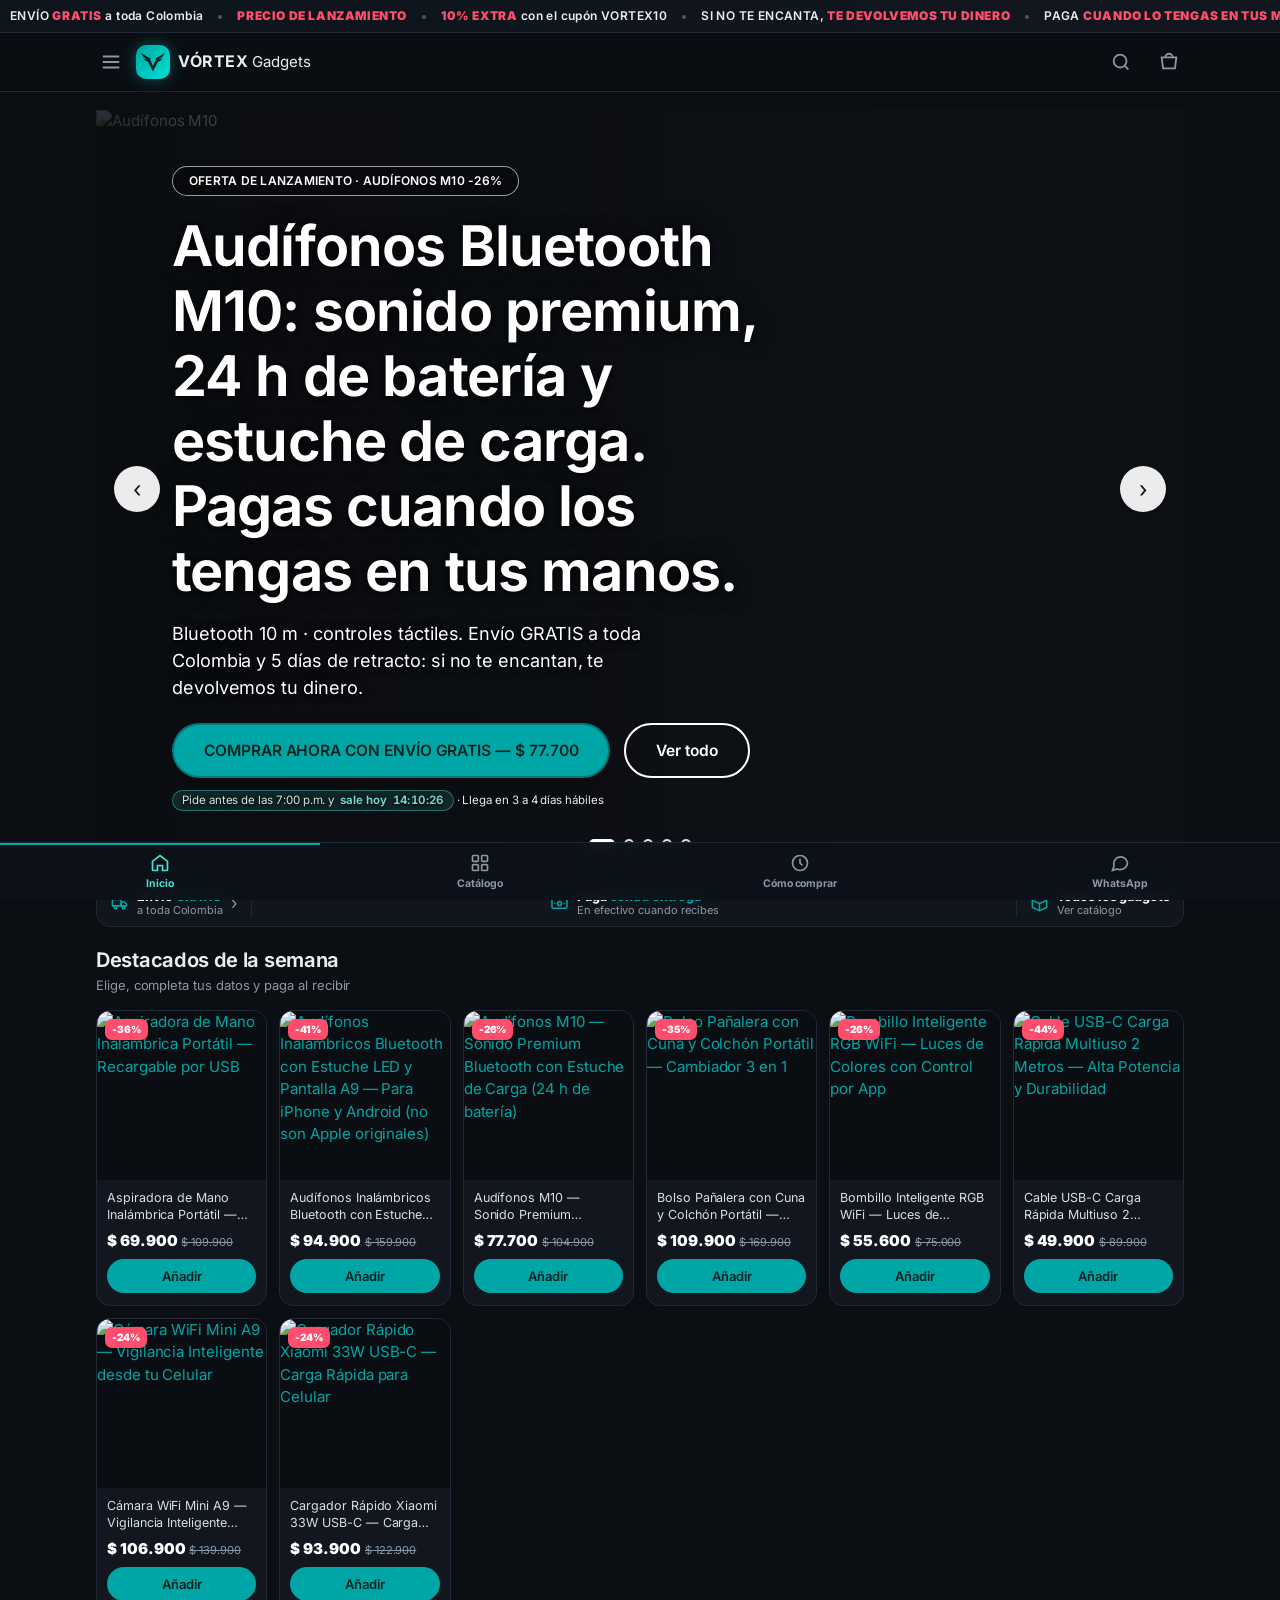
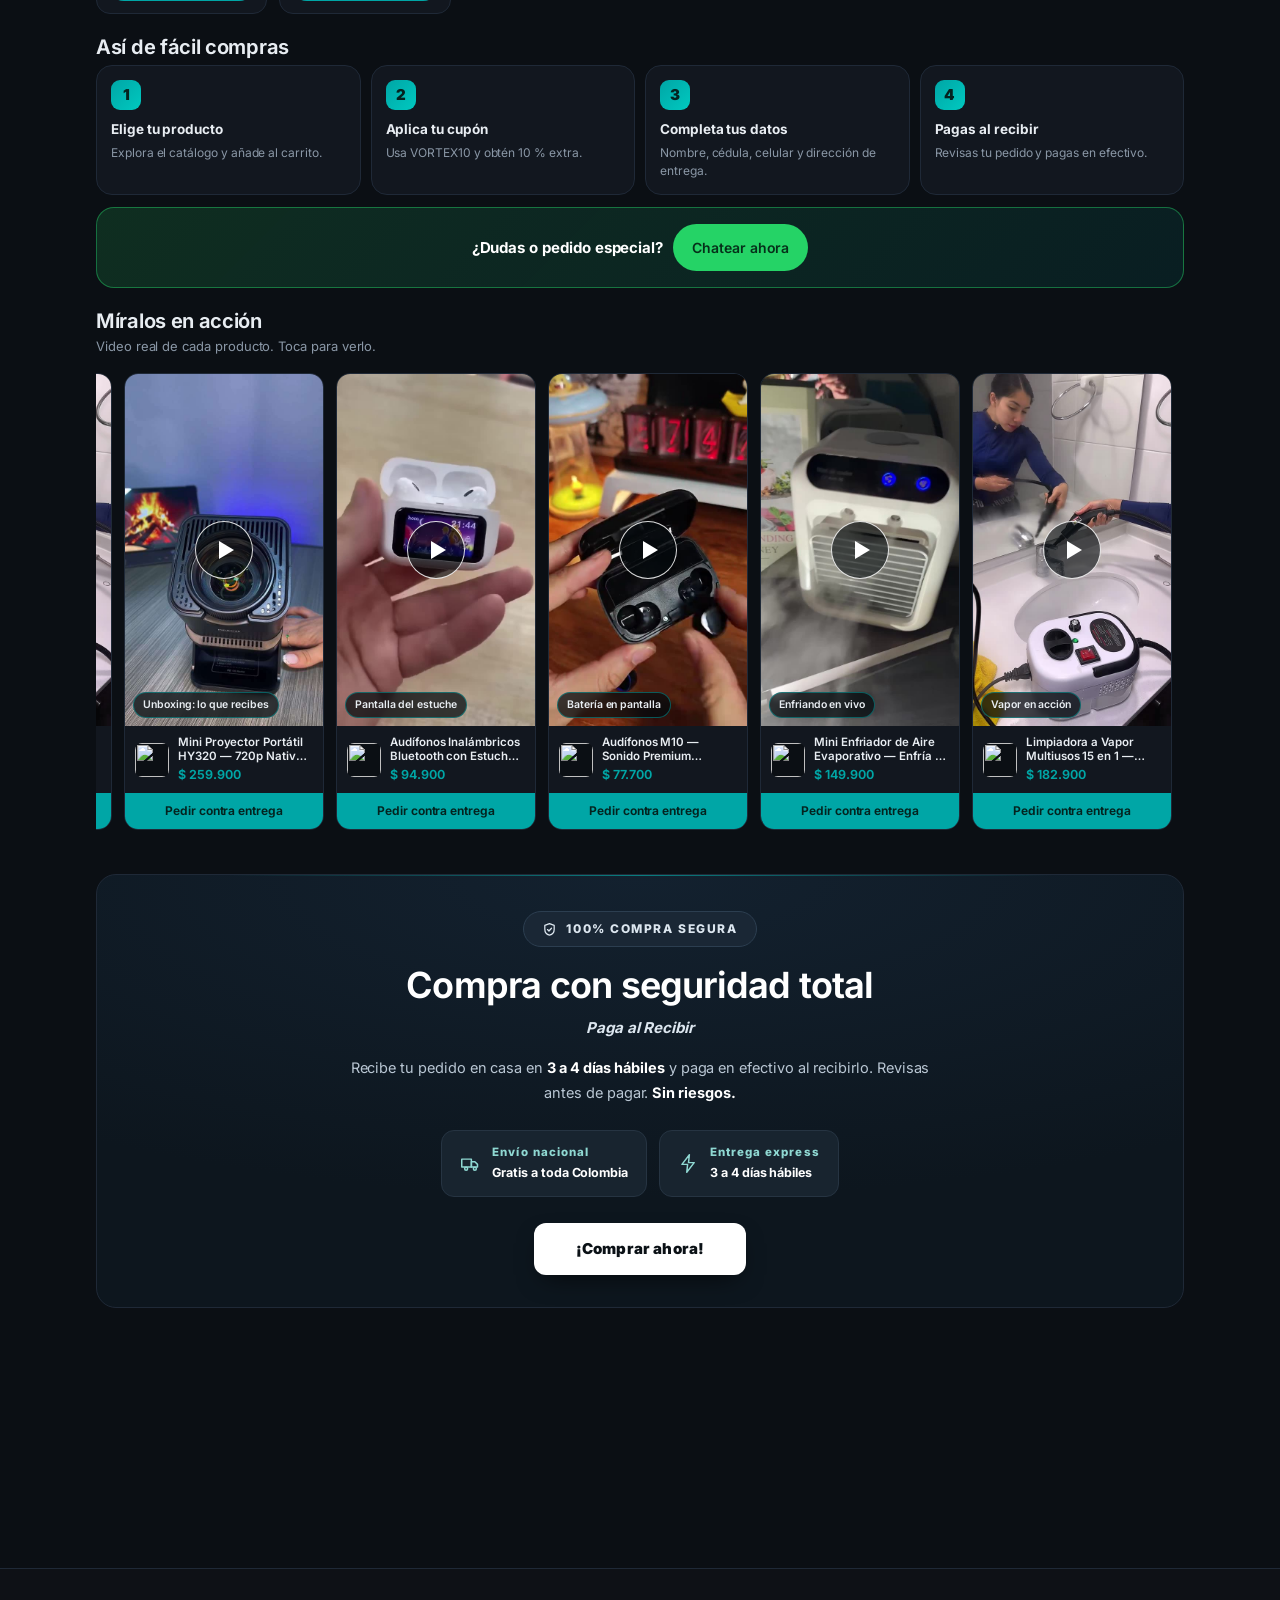
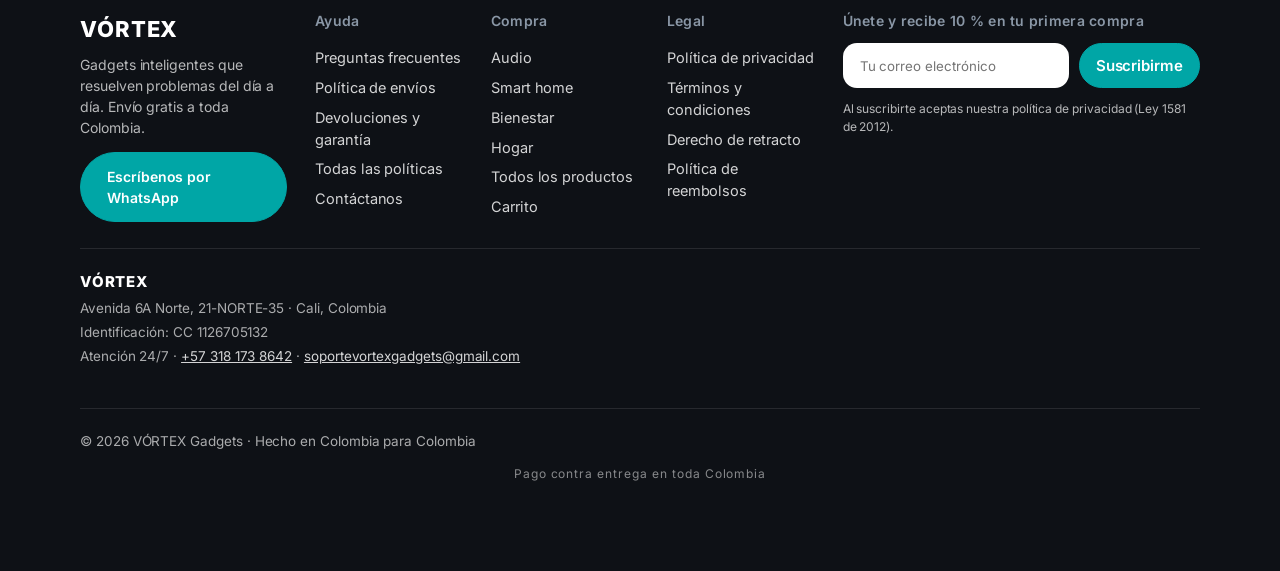
==== commit aad483b8: "v97: todo lo que salio de la auditoria como comprador (menos el NIT) Se entra a la ficha como un des" ====
--- a/index.html
+++ b/index.html
@@ -40,7 +40,7 @@
   <!-- Inter autoalojada (SIL OFL 1.1). Se precarga porque el 73% del trafico
        entra desde el anuncio en el movil y el cambio de fuente se notaba. -->
   <link rel="preload" href="assets/fonts/inter-var-latin.woff2" as="font" type="font/woff2" crossorigin>
-  <link rel="stylesheet" href="assets/app.css?v=96">
+  <link rel="stylesheet" href="assets/app.css?v=97">
   <style>
     /* [2026-09-18] La bienvenida se ACORTO. Antes bloqueaba la vista 4,6 s mas 0,6 de
        desvanecido: casi 5,2 s antes de poder ver un producto, y quien llega de un
@@ -267,7 +267,7 @@
   </div>
 
   <div class="toast" id="toast" hidden></div>
-  <script src="assets/app.js?v=96" defer></script>
+  <script src="assets/app.js?v=97" defer></script>
   <script>
     /* Splash COD: aparece al entrar, rota 360° y desaparece solo.
        Desde el 2026-09-18 la duracion depende de por donde llega el visitante
--- a/assets/app.css
+++ b/assets/app.css
@@ -647,7 +647,14 @@
    tapado. Aqui se reserva tambien la altura de .buybar en movil.
    ============================================================ */
 @media(max-width:859px){
-  .view{padding-bottom:calc(30px + var(--nav-h) + var(--safe) + 78px)}
+  /* [2026-09-23] Estos 78 px son el hueco de la barra FIJA de compra (.buybar), que
+     solo existe en la ficha de producto. Estaban reservados en TODAS las pantallas
+     moviles, asi que en Inicio, catalogo, carrito y las paginas de informacion quedaba
+     un hueco muerto al final. Aqui se reservan solo donde la barra existe de verdad.
+     En la ficha NO se toca: si se quitan, la barra tapa las resenas (fue un fallo que
+     ya se corrigio el 2026-09-16 y no se repite). */
+  .view{padding-bottom:calc(24px + var(--nav-h) + var(--safe))}
+  .view:has(.pdp){padding-bottom:calc(30px + var(--nav-h) + var(--safe) + 78px)}
 }
 
 /* Casilla de autorizacion de datos personales (Ley 1581) */
@@ -861,6 +868,65 @@
   .hero-slide--sinfoto .hero-slide-content{justify-content:center;padding:36px 18px}
 }
 
+/* ============================================================
+   [2026-09-23] v97 — LO QUE SALIO DE LA AUDITORIA COMO COMPRADOR
+   ============================================================ */
+
+/* EL CONTADOR DE DESPACHO EN LA FICHA. Estaba solo en el carrusel de Inicio, y el
+   trafico del anuncio cae directo en la ficha: no lo veia ninguno de los que llegan del
+   anuncio. Es la correccion mas rentable del paquete. */
+.corte-pdp{display:flex;justify-content:center;margin:14px 0 2px}
+.corte-pdp .hero-corte{font-size:13px;padding:7px 15px}
+@media (max-width:400px){ .corte-pdp .hero-corte{font-size:12px;padding:6px 12px} }
+
+/* LA FICHA TECNICA. En movil, la tabla va a una columna y los dos bloques de abajo se
+   apilan; desde 560 px de ancho, los bloques van lado a lado. */
+.ficha{margin:18px 0 4px;padding:14px 15px;background:var(--panel);border:1px solid var(--line);border-radius:16px}
+.ficha h2{margin:0 0 10px;font-size:17px;font-weight:900;color:#fff}
+.ficha h2 span{font-weight:700;font-size:13px;color:var(--muted)}
+.esp-lista{margin:0}
+.esp{display:flex;gap:10px;justify-content:space-between;align-items:baseline;padding:7px 0;border-bottom:1px solid var(--line);font-size:13.5px;line-height:1.45}
+.esp:last-child{border-bottom:0}
+.esp dt{color:var(--muted);flex:0 1 auto;max-width:52%}
+.esp dd{margin:0;color:#E6EDF4;font-weight:600;text-align:right;flex:0 1 auto}
+.ficha-cols{display:grid;gap:14px;margin-top:14px}
+@media(min-width:560px){ .ficha-cols{grid-template-columns:1fr 1fr} }
+.ficha-col h3{margin:0 0 7px;font-size:13px;font-weight:800;color:#fff}
+.ficha-ul{list-style:none;margin:0;display:grid;gap:5px}
+.ficha-ul li{position:relative;padding-left:18px;font-size:13px;color:#C7D0DA;line-height:1.5}
+.ficha-ul li::before{content:'✓';position:absolute;left:0;color:#3EE6A0;font-weight:900}
+/* El aviso honesto sobre la luz: manejar expectativas ANTES de la compra es lo que mas
+   devoluciones evita en proyectores de este precio. */
+.ficha-nota{margin:13px 0 0;padding:10px 12px;border-radius:11px;background:rgba(246,196,69,.10);border:1px solid rgba(246,196,69,.35);font-size:12.5px;line-height:1.55;color:#F2E3B8}
+.ficha-fuente{margin:9px 0 0;font-size:11px;color:var(--muted);line-height:1.5}
+
+/* QUIEN VENDE, en la ficha. Cada dato en su linea: es el momento "esta tienda existe?". */
+.quien-vende{margin:14px 0 0;padding:12px 14px;background:var(--panel2);border:1px solid var(--line);border-radius:14px;font-size:13px;line-height:1.6;color:var(--text-2)}
+.quien-vende b{display:block;margin-bottom:4px;color:var(--text);font-weight:var(--fw-label,600)}
+.quien-vende span{display:block}
+.quien-vende a{color:var(--accent);text-decoration:underline;text-underline-offset:2px}
+
+/* EL "N FOTOS". Iba dentro del desplazador de miniaturas y quedaba fuera de pantalla
+   (medido: 17 px cortados a 390 px). Ahora va en su propia linea, alineado a la
+   derecha, y se ve siempre. */
+.gcount{display:block;text-align:right;font-size:11.5px;color:var(--muted);margin:10px 0 -4px}
+
+/* LAS RESENAS EN REJILLA. Antes: marquesina que se movia sola. En movil cabian 1,4
+   tarjetas y "Kevin B." salia cortado como "B.". Ahora se leen todas, con sus fotos. */
+.tst-grid{display:grid;gap:14px;grid-template-columns:1fr;margin-top:6px}
+@media(min-width:700px){ .tst-grid{grid-template-columns:repeat(2,1fr)} }
+@media(min-width:1000px){ .tst-grid{grid-template-columns:repeat(3,1fr)} }
+/* En rejilla, el ancho lo manda la columna: hay que anular el flex-basis de la tarjeta
+   (262 px), que en grid se ignora pero dejaria un ancho raro si cambia el navegador. */
+.tst-grid .tst-card{flex:none;width:auto;margin:0}
+
+/* EL BOTON FIJO DE COMPRA: medido en 38,8 px de alto, por debajo de los 44 px que
+   recomienda cualquiera para el dedo. Es el boton que mas se pulsa de la app. */
+.buybar .btn{min-height:44px}
+/* El texto de las garantias estaba a 12,5 px: es informacion que da confianza, no letra
+   chica que haya que esconder. */
+.dt{font-size:14px}
+
 /* Cerrar el aviso flotante: el aspa medía 19px y era dificil de pulsar. */
 /* [2026-09-22] El aspa medía 34x34 y en movil lo recomendado son 44x44: era
    dificil de acertar con el dedo. */
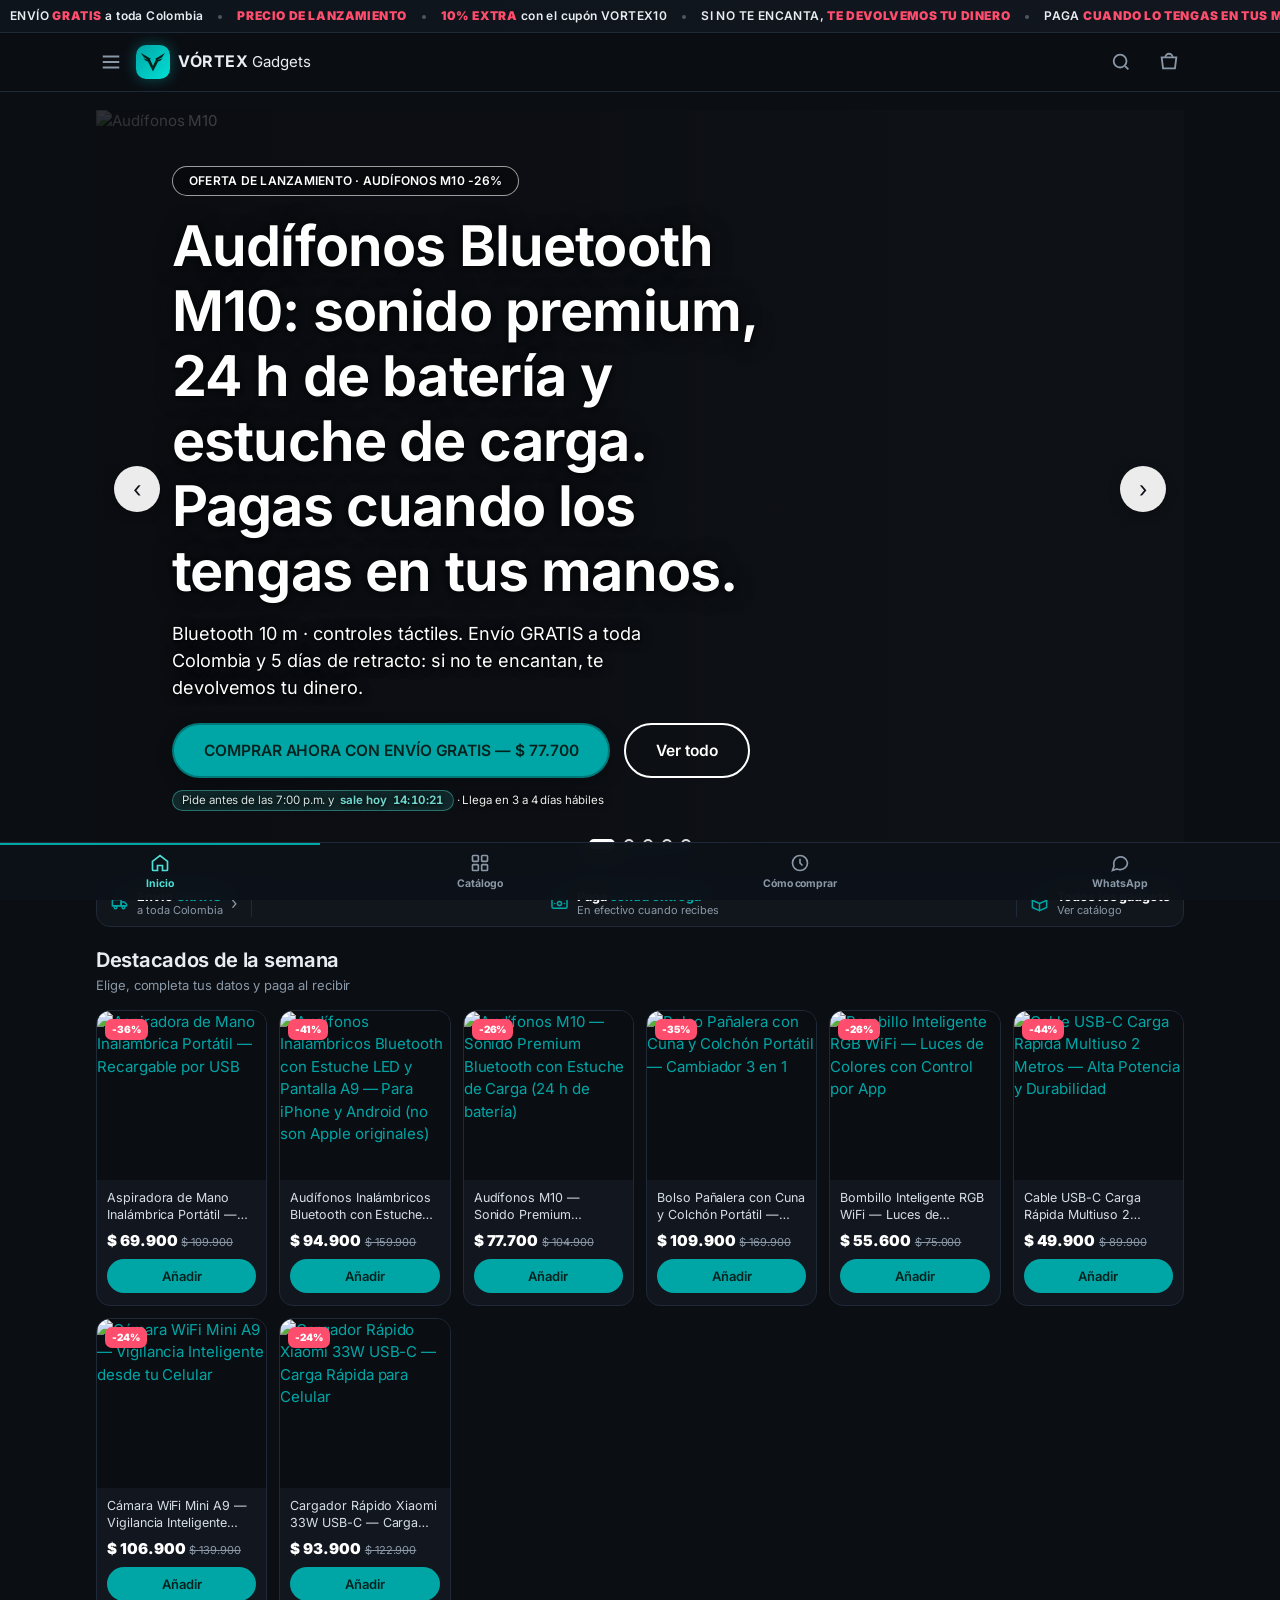
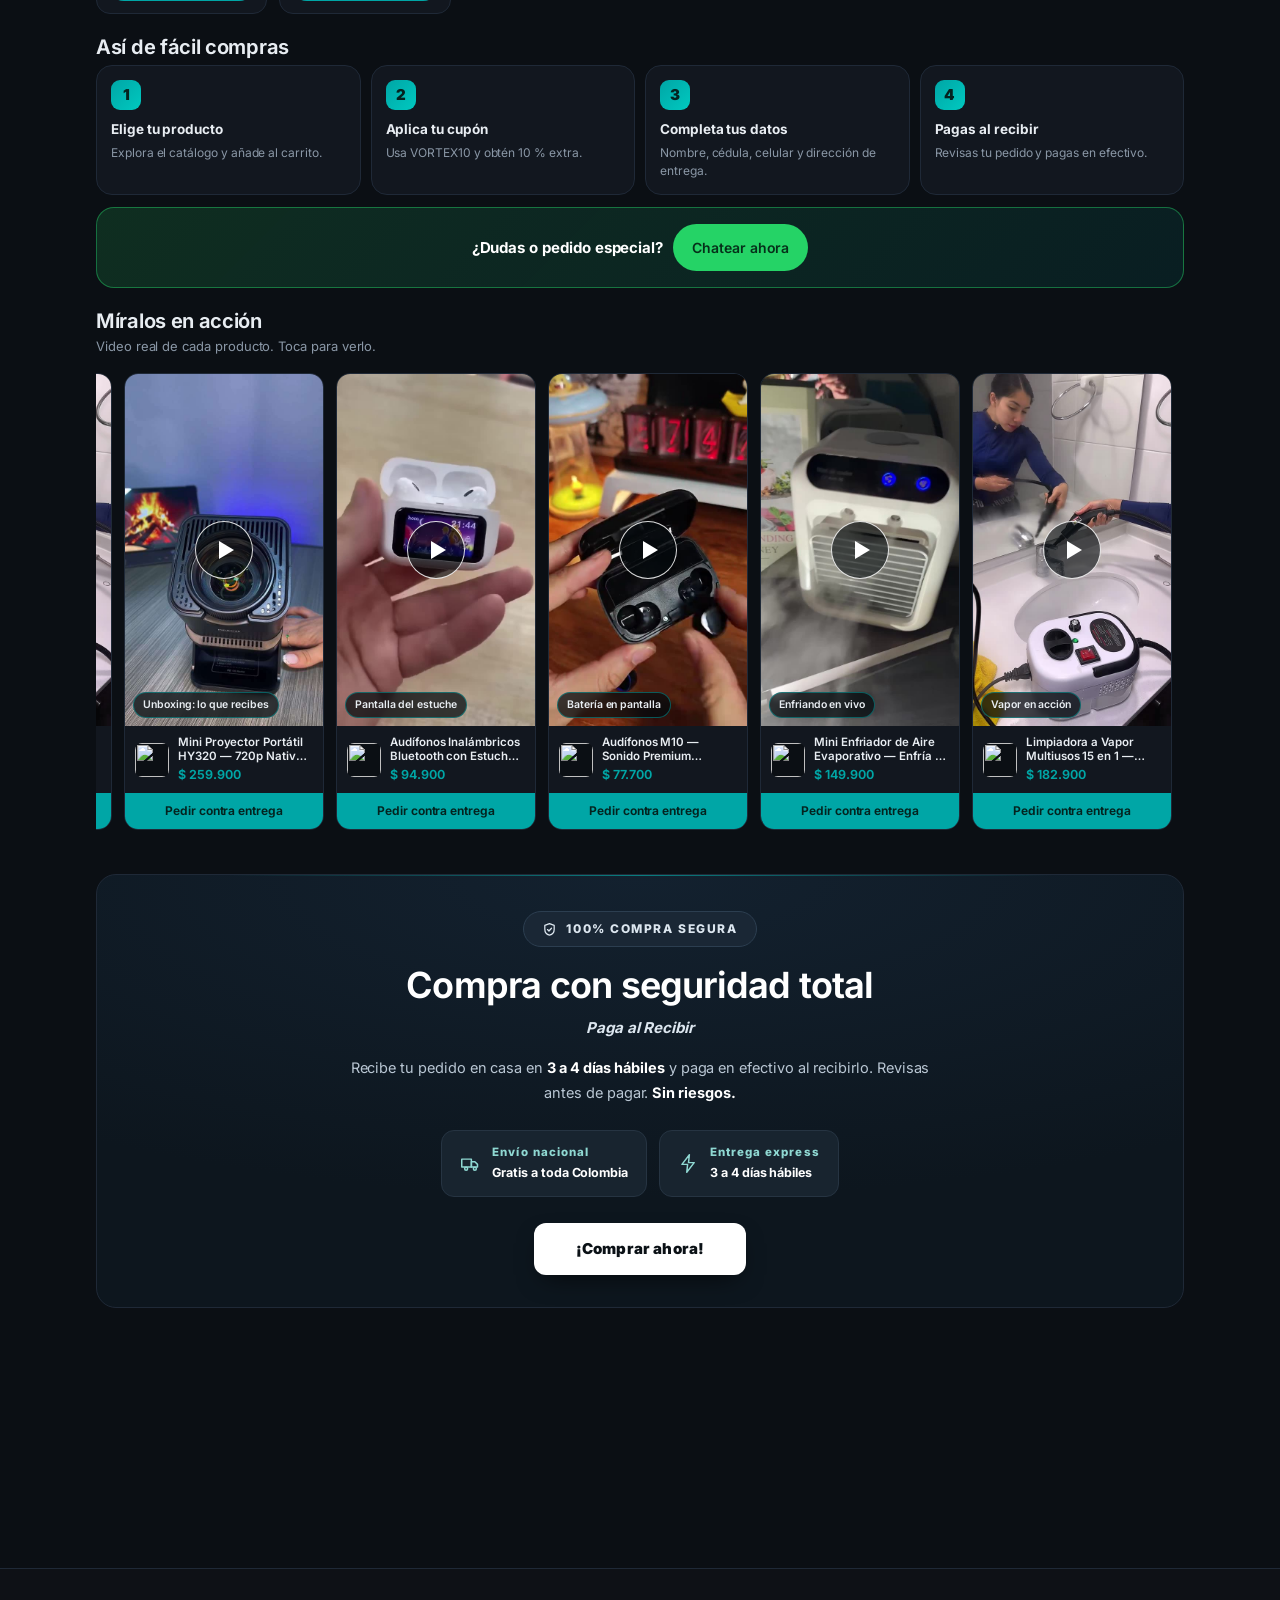
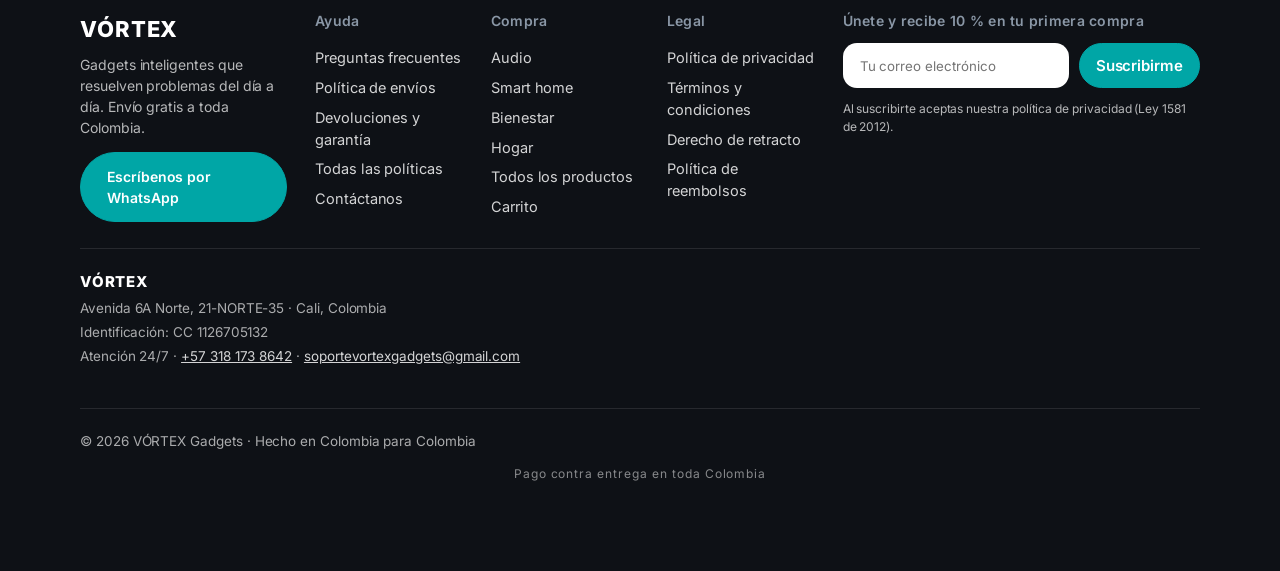
==== commit 89f381ec: "v99: la tabla de la ficha tecnica depende del ANCHO de pantalla, no de la longitud del dato En v98 s" ====
--- a/index.html
+++ b/index.html
@@ -40,7 +40,7 @@
   <!-- Inter autoalojada (SIL OFL 1.1). Se precarga porque el 73% del trafico
        entra desde el anuncio en el movil y el cambio de fuente se notaba. -->
   <link rel="preload" href="assets/fonts/inter-var-latin.woff2" as="font" type="font/woff2" crossorigin>
-  <link rel="stylesheet" href="assets/app.css?v=97">
+  <link rel="stylesheet" href="assets/app.css?v=99">
   <style>
     /* [2026-09-18] La bienvenida se ACORTO. Antes bloqueaba la vista 4,6 s mas 0,6 de
        desvanecido: casi 5,2 s antes de poder ver un producto, y quien llega de un
@@ -267,7 +267,7 @@
   </div>
 
   <div class="toast" id="toast" hidden></div>
-  <script src="assets/app.js?v=97" defer></script>
+  <script src="assets/app.js?v=99" defer></script>
   <script>
     /* Splash COD: aparece al entrar, rota 360° y desaparece solo.
        Desde el 2026-09-18 la duracion depende de por donde llega el visitante
--- a/assets/app.css
+++ b/assets/app.css
@@ -885,10 +885,19 @@
 .ficha h2{margin:0 0 10px;font-size:17px;font-weight:900;color:#fff}
 .ficha h2 span{font-weight:700;font-size:13px;color:var(--muted)}
 .esp-lista{margin:0}
-.esp{display:flex;gap:10px;justify-content:space-between;align-items:baseline;padding:7px 0;border-bottom:1px solid var(--line);font-size:13.5px;line-height:1.45}
+/* La forma de la tabla la decide el ANCHO DE LA PANTALLA, no la longitud del dato.
+   En movil, un valor largo alineado a la derecha y partido en 3 lineas deja el borde
+   izquierdo en zigzag: se apila y se alinea a la izquierda. Desde 640 px hay sitio de
+   sobra y se ve como una tabla de especificaciones. */
+.esp{display:block;padding:8px 0;border-bottom:1px solid var(--line);font-size:13.5px;line-height:1.45}
 .esp:last-child{border-bottom:0}
-.esp dt{color:var(--muted);flex:0 1 auto;max-width:52%}
-.esp dd{margin:0;color:#E6EDF4;font-weight:600;text-align:right;flex:0 1 auto}
+.esp dt{color:var(--muted);font-size:12px}
+.esp dd{margin:2px 0 0;color:#E6EDF4;font-weight:600}
+@media(min-width:640px){
+  .esp{display:flex;gap:12px;justify-content:space-between;align-items:baseline}
+  .esp dt{font-size:13.5px;flex:0 1 auto;max-width:52%}
+  .esp dd{margin:0;text-align:right;flex:0 1 auto}
+}
 .ficha-cols{display:grid;gap:14px;margin-top:14px}
 @media(min-width:560px){ .ficha-cols{grid-template-columns:1fr 1fr} }
 .ficha-col h3{margin:0 0 7px;font-size:13px;font-weight:800;color:#fff}
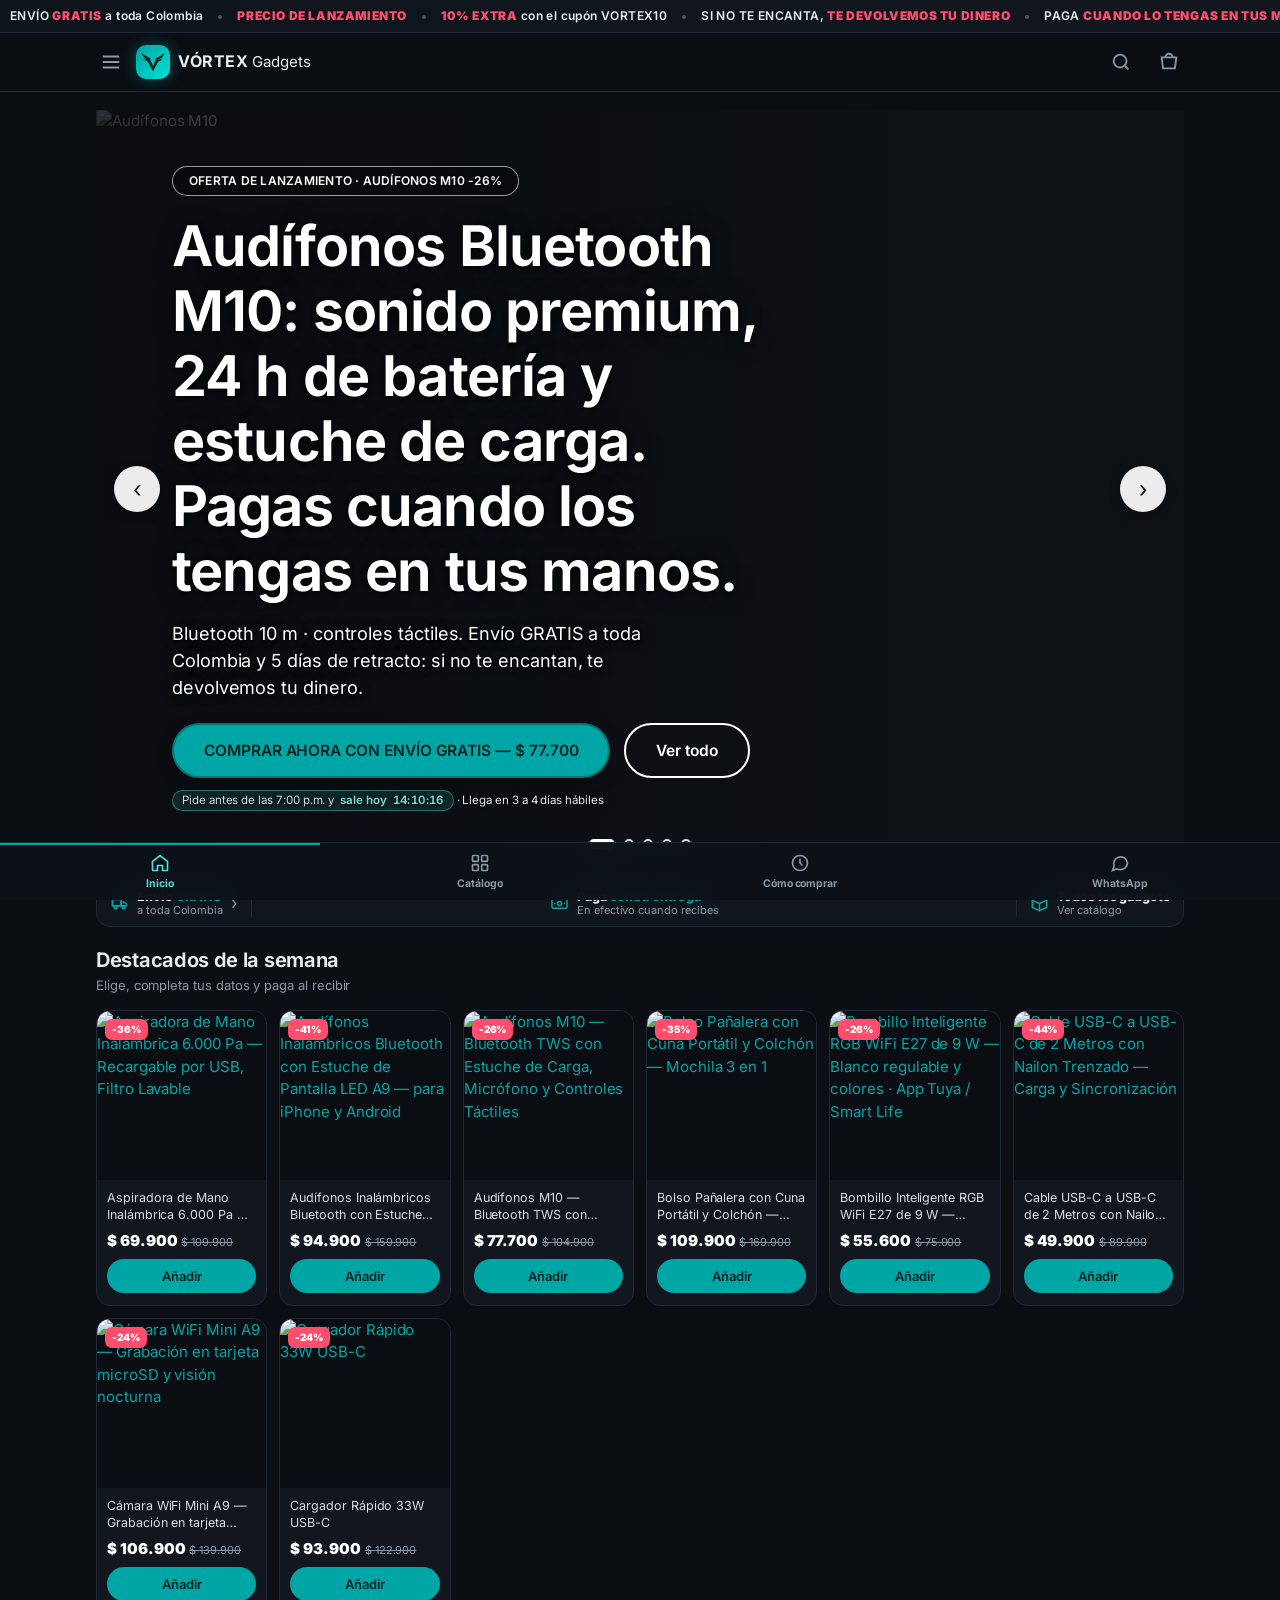
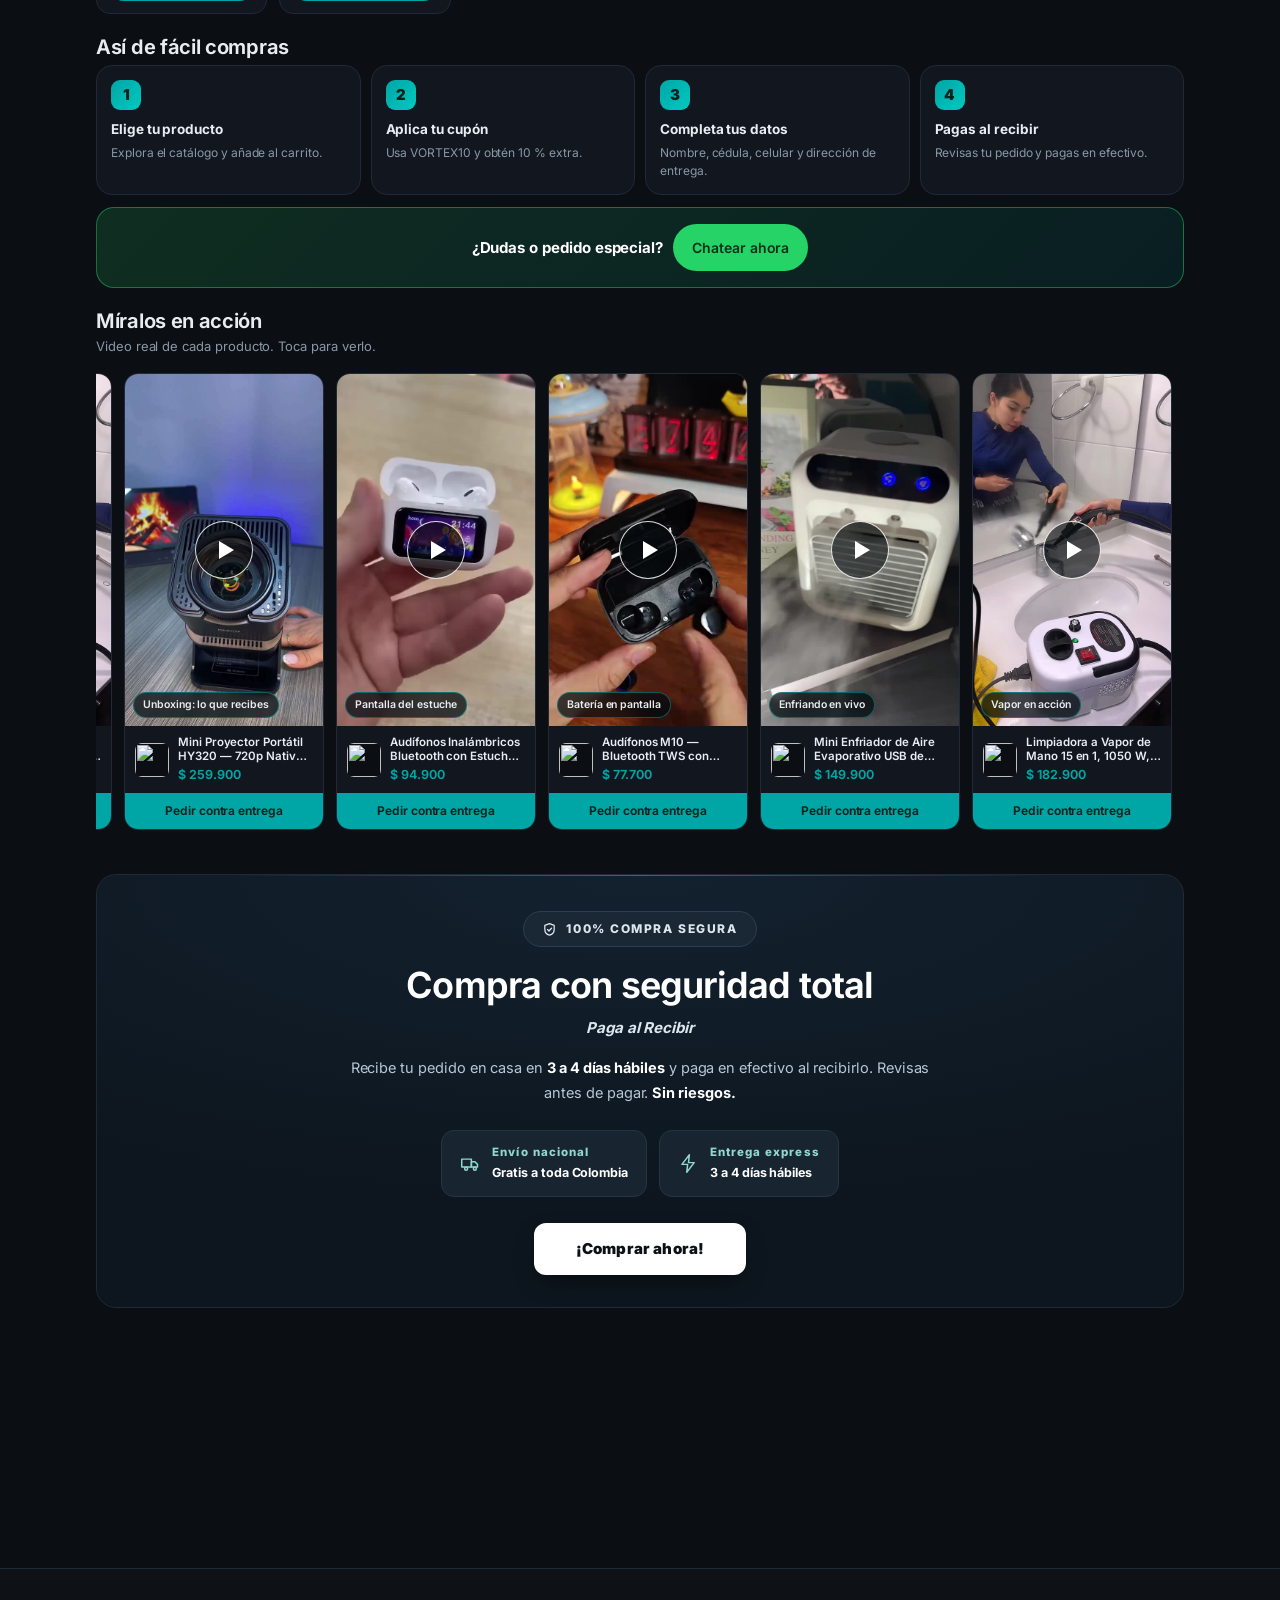
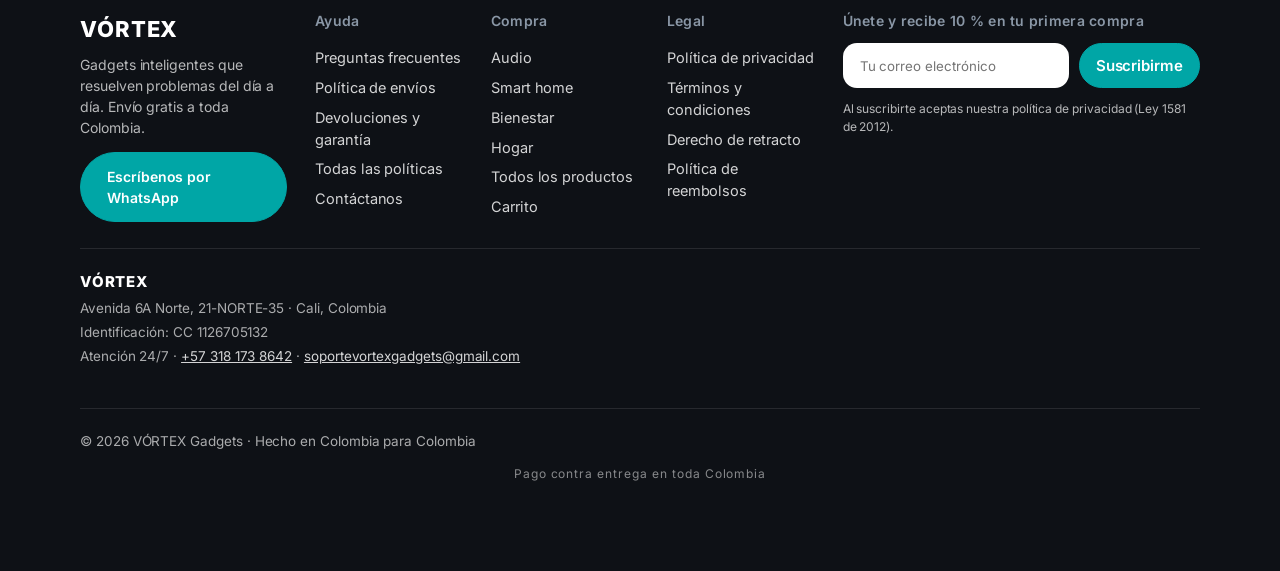
==== commit 33d714fd: "v100: ficha tecnica y auditoria de afirmaciones de TODO el catalogo (24 productos) Se aplico a los 2" ====
--- a/index.html
+++ b/index.html
@@ -40,7 +40,7 @@
   <!-- Inter autoalojada (SIL OFL 1.1). Se precarga porque el 73% del trafico
        entra desde el anuncio en el movil y el cambio de fuente se notaba. -->
   <link rel="preload" href="assets/fonts/inter-var-latin.woff2" as="font" type="font/woff2" crossorigin>
-  <link rel="stylesheet" href="assets/app.css?v=99">
+  <link rel="stylesheet" href="assets/app.css?v=100">
   <style>
     /* [2026-09-18] La bienvenida se ACORTO. Antes bloqueaba la vista 4,6 s mas 0,6 de
        desvanecido: casi 5,2 s antes de poder ver un producto, y quien llega de un
@@ -267,7 +267,7 @@
   </div>
 
   <div class="toast" id="toast" hidden></div>
-  <script src="assets/app.js?v=99" defer></script>
+  <script src="assets/app.js?v=100" defer></script>
   <script>
     /* Splash COD: aparece al entrar, rota 360° y desaparece solo.
        Desde el 2026-09-18 la duracion depende de por donde llega el visitante
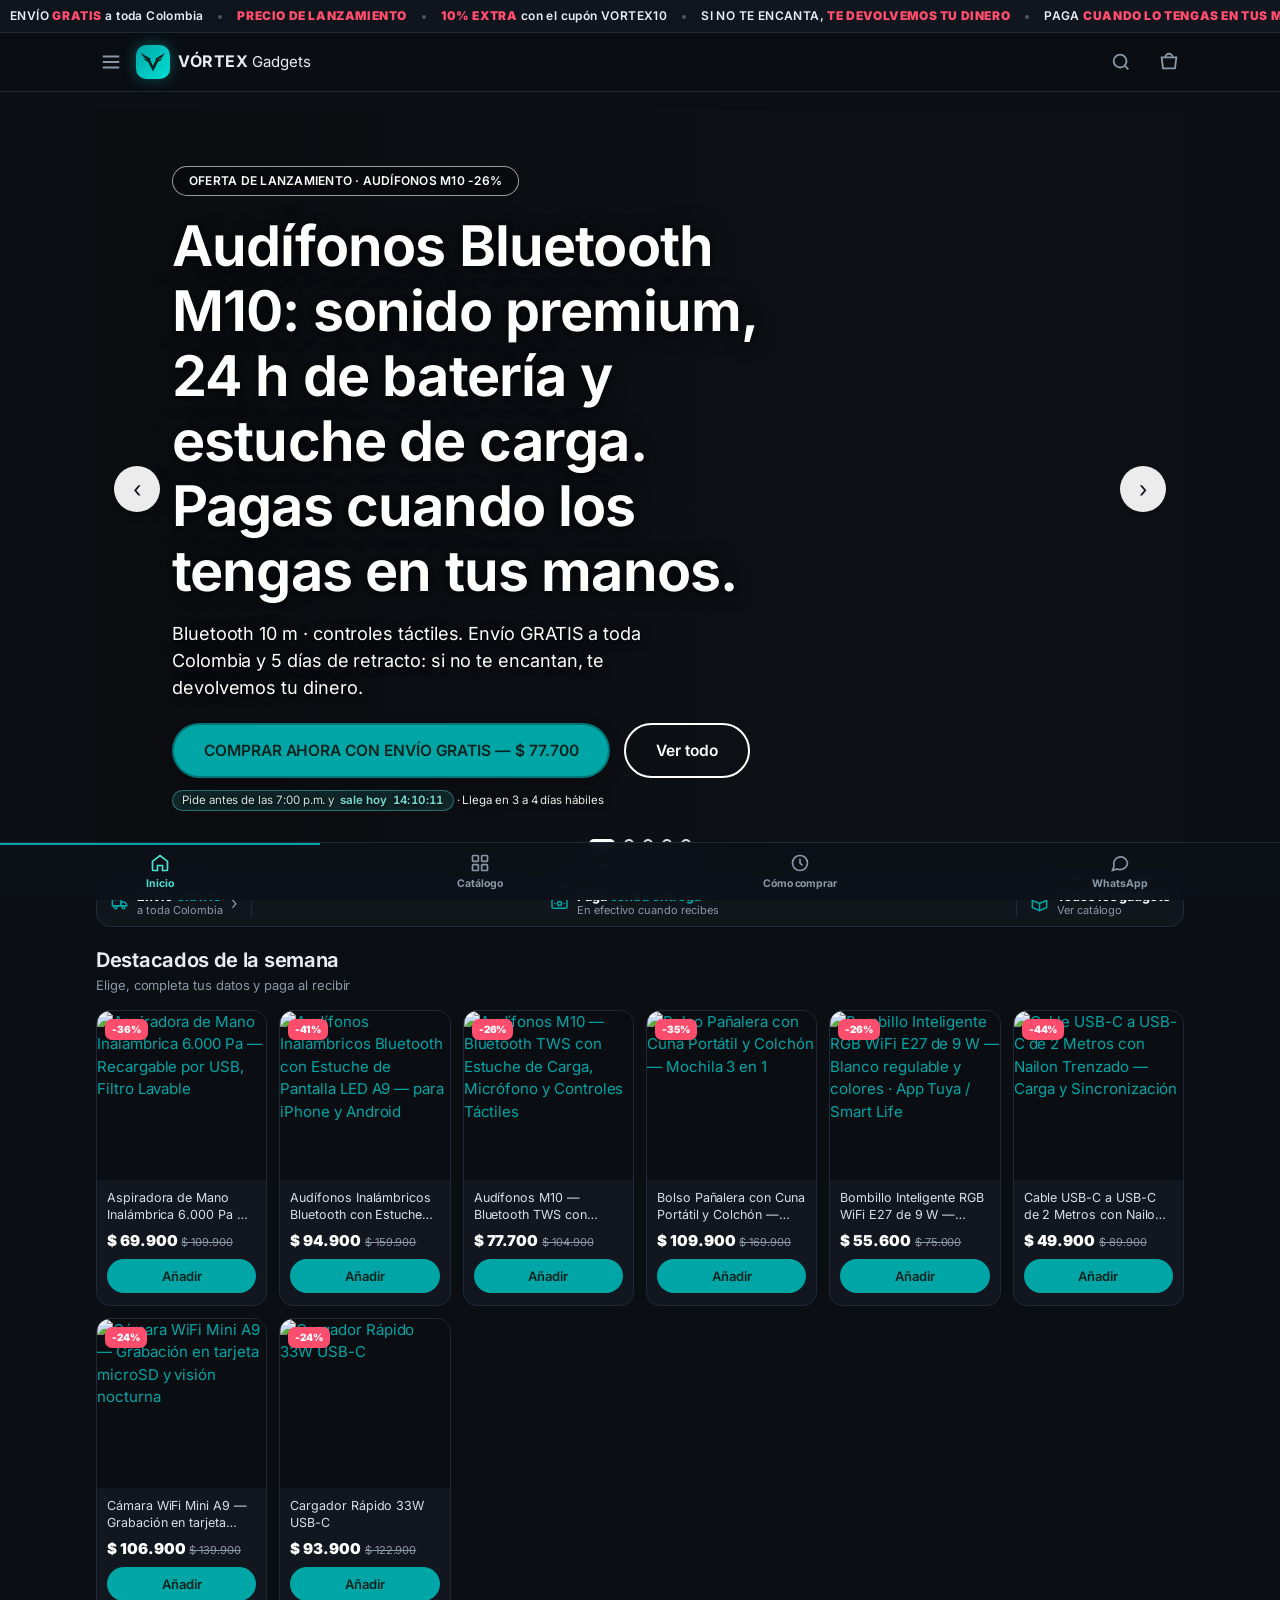
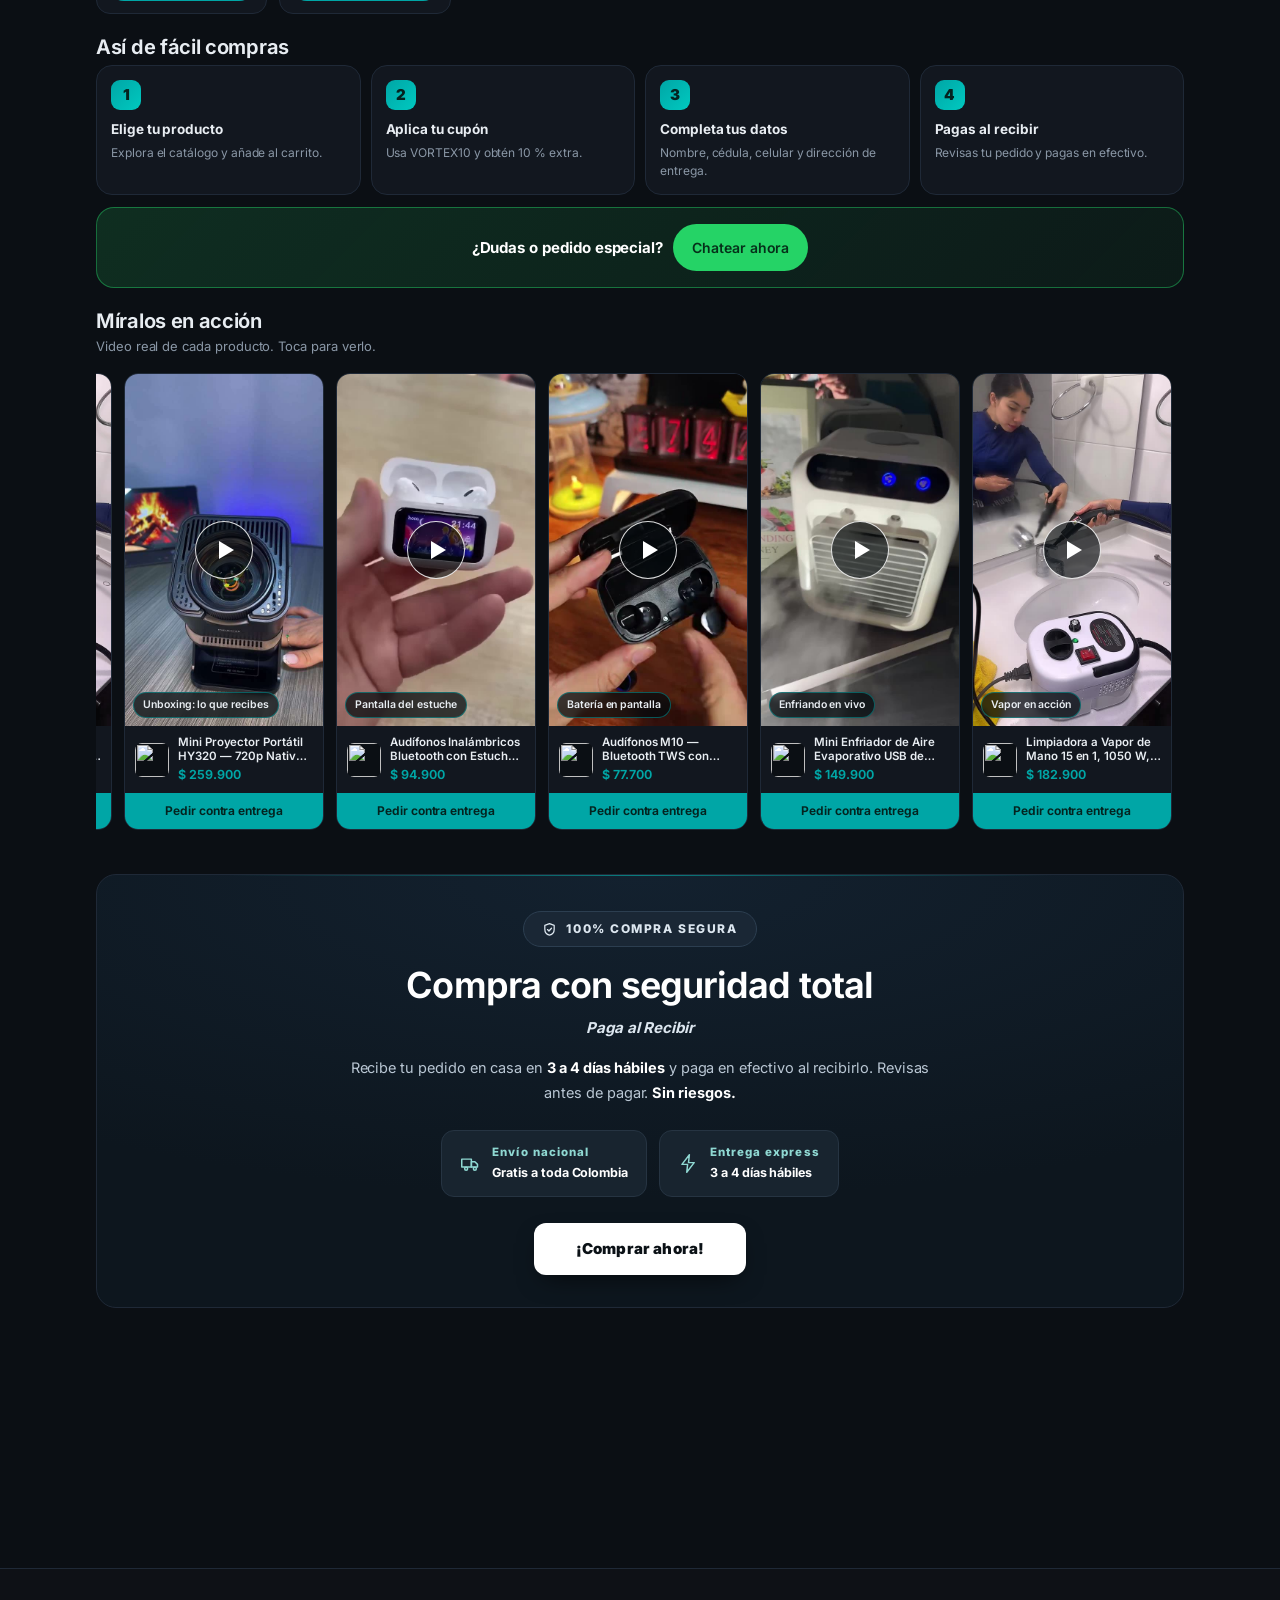
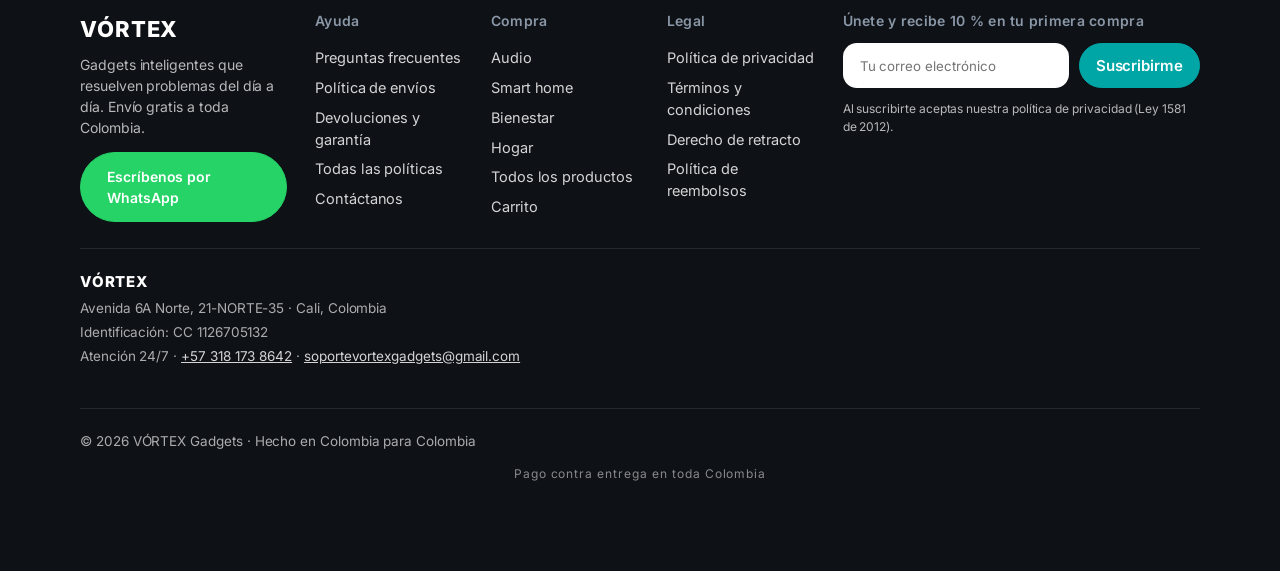
==== commit 3ec1ee72: "v101: los botones de WhatsApp que salian TURQUESA — era un fallo de CSS, no un color elegido El dueñ" ====
--- a/index.html
+++ b/index.html
@@ -40,7 +40,7 @@
   <!-- Inter autoalojada (SIL OFL 1.1). Se precarga porque el 73% del trafico
        entra desde el anuncio en el movil y el cambio de fuente se notaba. -->
   <link rel="preload" href="assets/fonts/inter-var-latin.woff2" as="font" type="font/woff2" crossorigin>
-  <link rel="stylesheet" href="assets/app.css?v=100">
+  <link rel="stylesheet" href="assets/app.css?v=101">
   <style>
     /* [2026-09-18] La bienvenida se ACORTO. Antes bloqueaba la vista 4,6 s mas 0,6 de
        desvanecido: casi 5,2 s antes de poder ver un producto, y quien llega de un
@@ -267,7 +267,7 @@
   </div>
 
   <div class="toast" id="toast" hidden></div>
-  <script src="assets/app.js?v=100" defer></script>
+  <script src="assets/app.js?v=101" defer></script>
   <script>
     /* Splash COD: aparece al entrar, rota 360° y desaparece solo.
        Desde el 2026-09-18 la duracion depende de por donde llega el visitante
--- a/assets/app.css
+++ b/assets/app.css
@@ -232,7 +232,9 @@
 .cat-chip.active{background:var(--accent);color:#04231F;border-color:var(--accent)}
 .page-txt{line-height:1.75;color:#C7D0DA}
 .page-txt h3{margin:14px 0 4px;color:#fff}
-.wa-float-big{display:flex;gap:10px;flex-wrap:wrap;align-items:center;justify-content:center;background:linear-gradient(135deg,rgba(37,211,102,.16),rgba(0,166,166,.1));border:1px solid rgba(37,211,102,.45);border-radius:18px;padding:16px;margin-top:12px}
+.wa-float-big{display:flex;gap:10px;flex-wrap:wrap;align-items:center;justify-content:center;/* [2026-09-23] El degradado iba de verde a TURQUESA (rgba(0,166,166,.1)): por dentro
+     se veia azulado. Ahora es verde de principio a fin. */
+      background:linear-gradient(135deg,rgba(37,211,102,.16),rgba(37,211,102,.06));border:1px solid rgba(37,211,102,.45);border-radius:18px;padding:16px;margin-top:12px}
 .spin{width:34px;height:34px;border:3px solid var(--line);border-top-color:var(--accent);border-radius:50%;animation:sp .8s linear infinite;margin:40px auto}
 @keyframes sp{to{transform:rotate(360deg)}}
 
@@ -569,8 +571,12 @@
 .ft-col a:hover{color:var(--accent)}
 .ft-btn{display:inline-flex;align-items:center;justify-content:center;gap:8px;background:var(--cta,#F97316);color:#fff;border:1px solid var(--cta,#F97316);padding:13px 26px;border-radius:var(--radius);font-weight:600;font-size:15px;transition:background .2s,transform .1s}
 .ft-btn:active{transform:scale(.98)}
-.ft-wa{background:var(--wa);border-color:var(--wa);margin-top:14px;font-size:14px}
-.ft-wa:hover{background:#1eb457}
+/* [2026-09-23] DOS clases a proposito. Con ".ft-wa" a secas, la regla ".ft-btn" que
+   viene mas abajo en este archivo (y que pinta con --action, turquesa) le ganaba por
+   orden y el boton de WhatsApp del pie salia turquesa. Con dos clases gana siempre,
+   sin depender de donde este cada regla. */
+.ft-btn.ft-wa{background:var(--wa);border-color:var(--wa);margin-top:14px;font-size:14px}
+.ft-btn.ft-wa:hover{background:#1eb457}
 .ft-row{display:flex;gap:10px;margin-top:4px}
 .ft-row input{flex:1;min-width:0;padding:12px 16px;border-radius:var(--radius);border:1px solid transparent}
 .ft-row .ft-btn{padding:12px 16px}
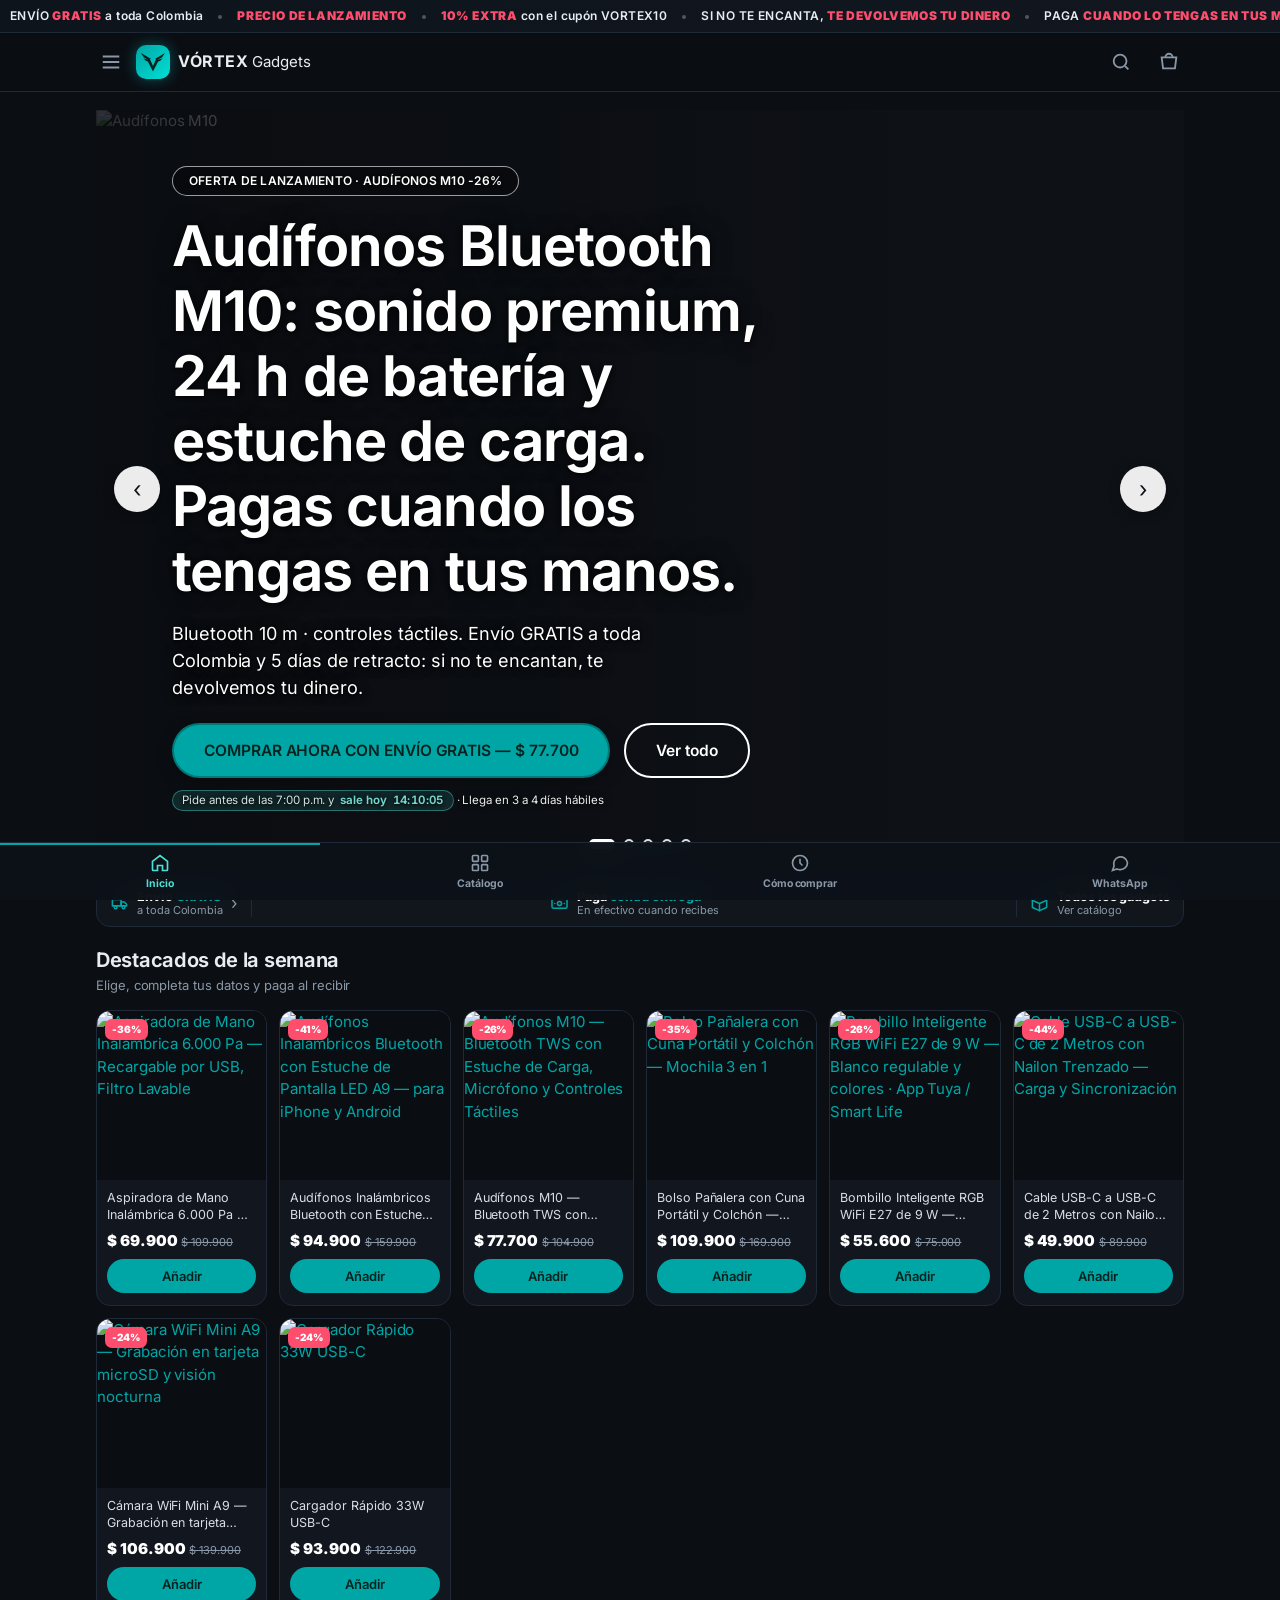
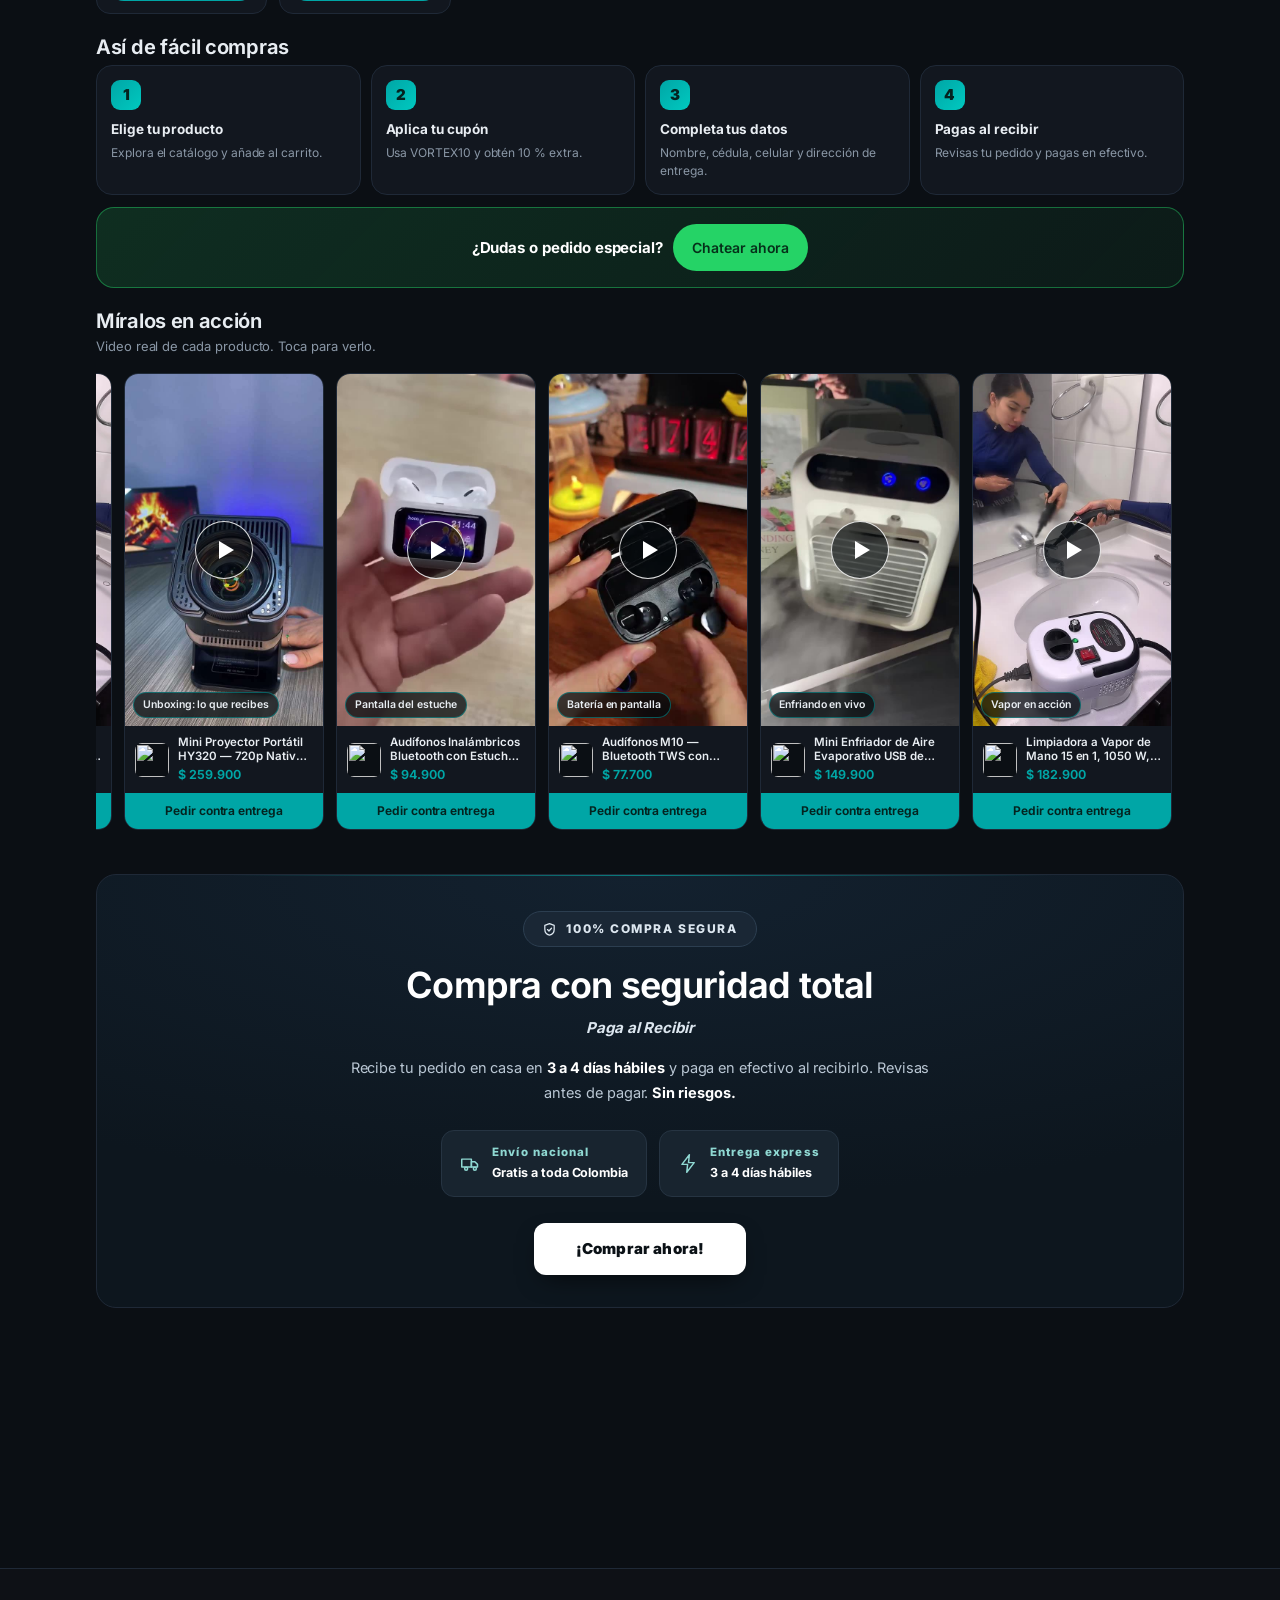
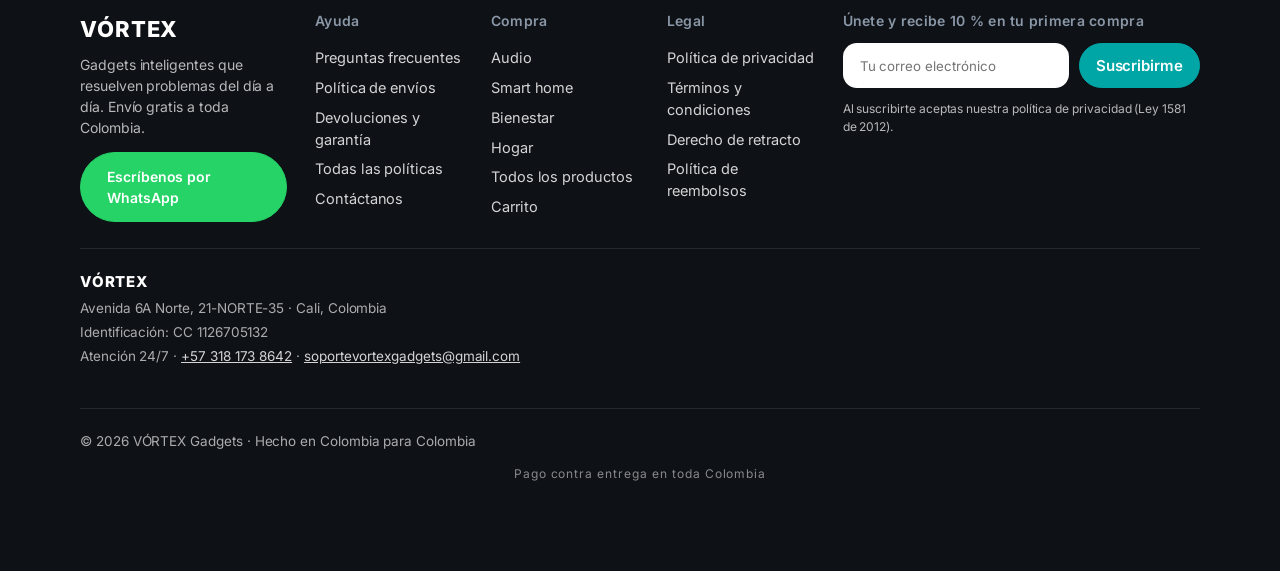
==== commit 134e49f6: "v102: la ficha del producto, sin repetirse y con el papeleo al final Dos cambios, para que el compra" ====
--- a/index.html
+++ b/index.html
@@ -40,7 +40,7 @@
   <!-- Inter autoalojada (SIL OFL 1.1). Se precarga porque el 73% del trafico
        entra desde el anuncio en el movil y el cambio de fuente se notaba. -->
   <link rel="preload" href="assets/fonts/inter-var-latin.woff2" as="font" type="font/woff2" crossorigin>
-  <link rel="stylesheet" href="assets/app.css?v=101">
+  <link rel="stylesheet" href="assets/app.css?v=102">
   <style>
     /* [2026-09-18] La bienvenida se ACORTO. Antes bloqueaba la vista 4,6 s mas 0,6 de
        desvanecido: casi 5,2 s antes de poder ver un producto, y quien llega de un
@@ -267,7 +267,7 @@
   </div>
 
   <div class="toast" id="toast" hidden></div>
-  <script src="assets/app.js?v=101" defer></script>
+  <script src="assets/app.js?v=102" defer></script>
   <script>
     /* Splash COD: aparece al entrar, rota 360° y desaparece solo.
        Desde el 2026-09-18 la duracion depende de por donde llega el visitante
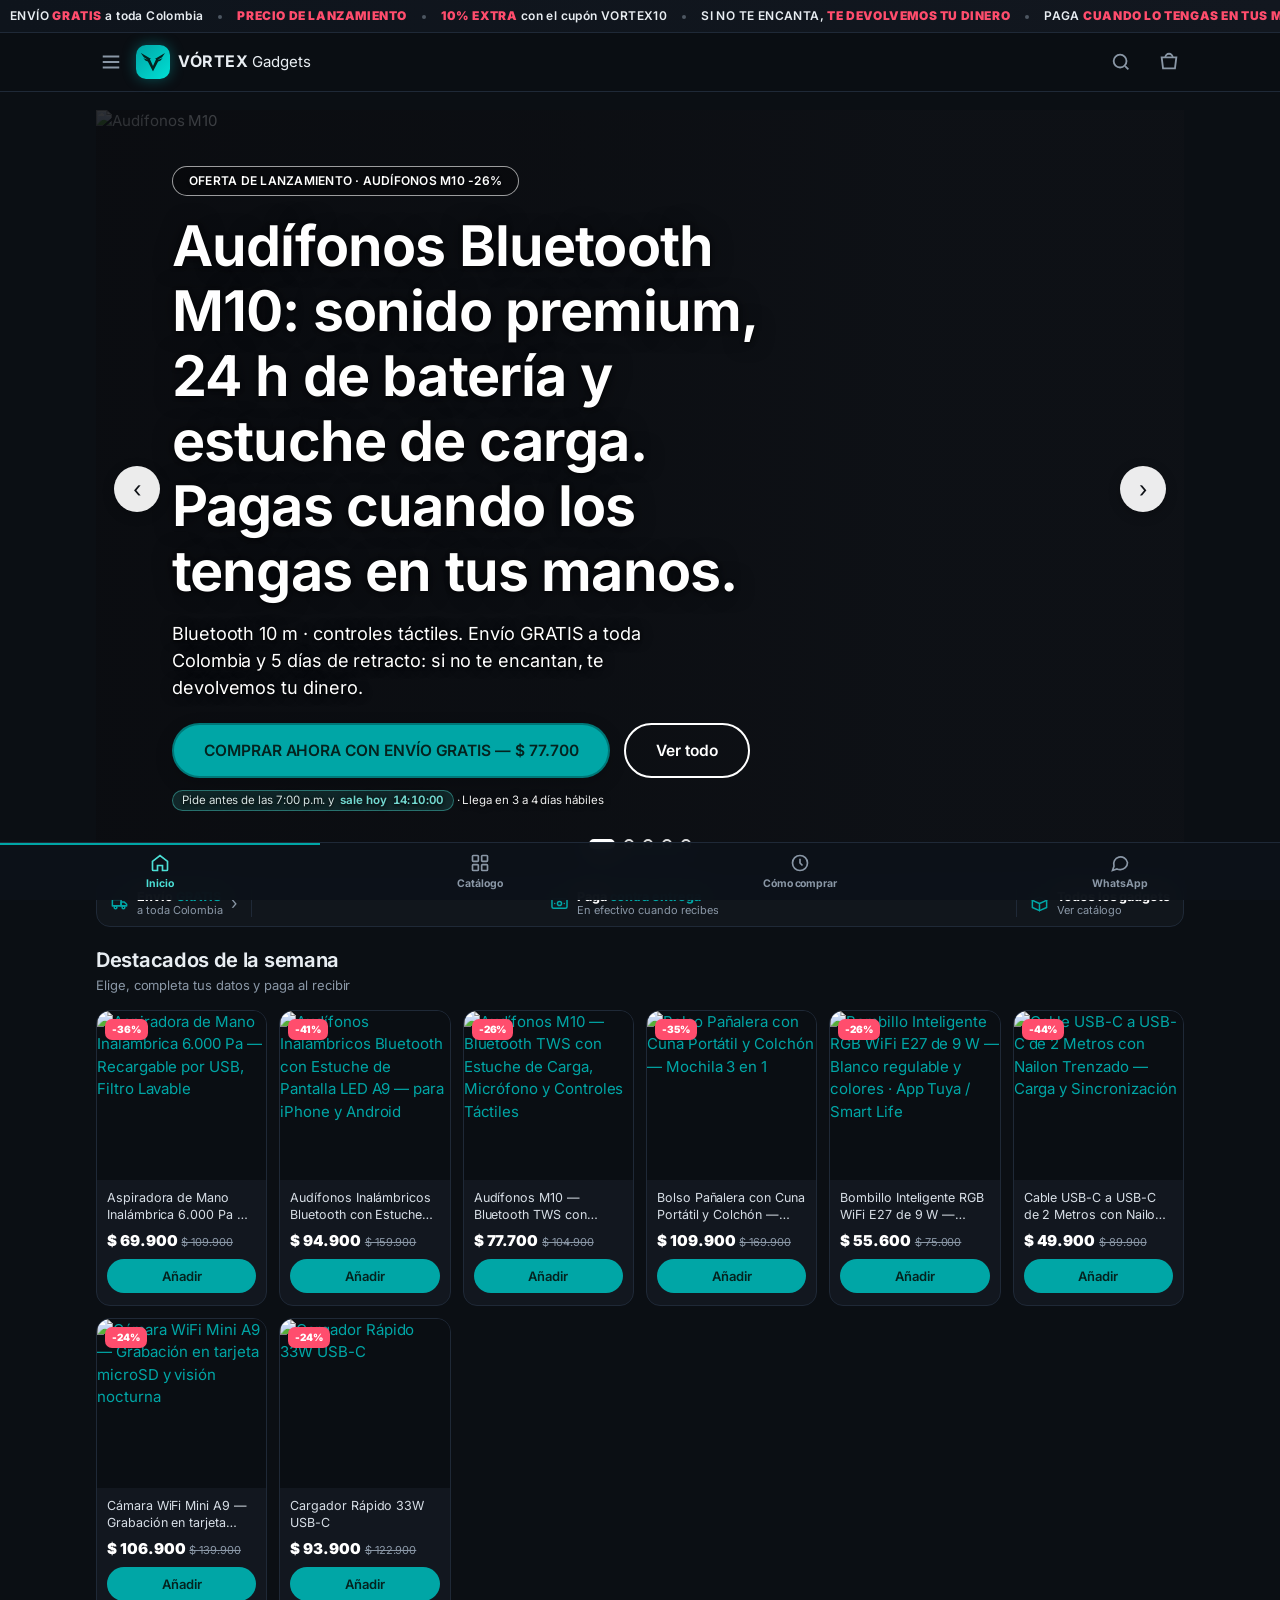
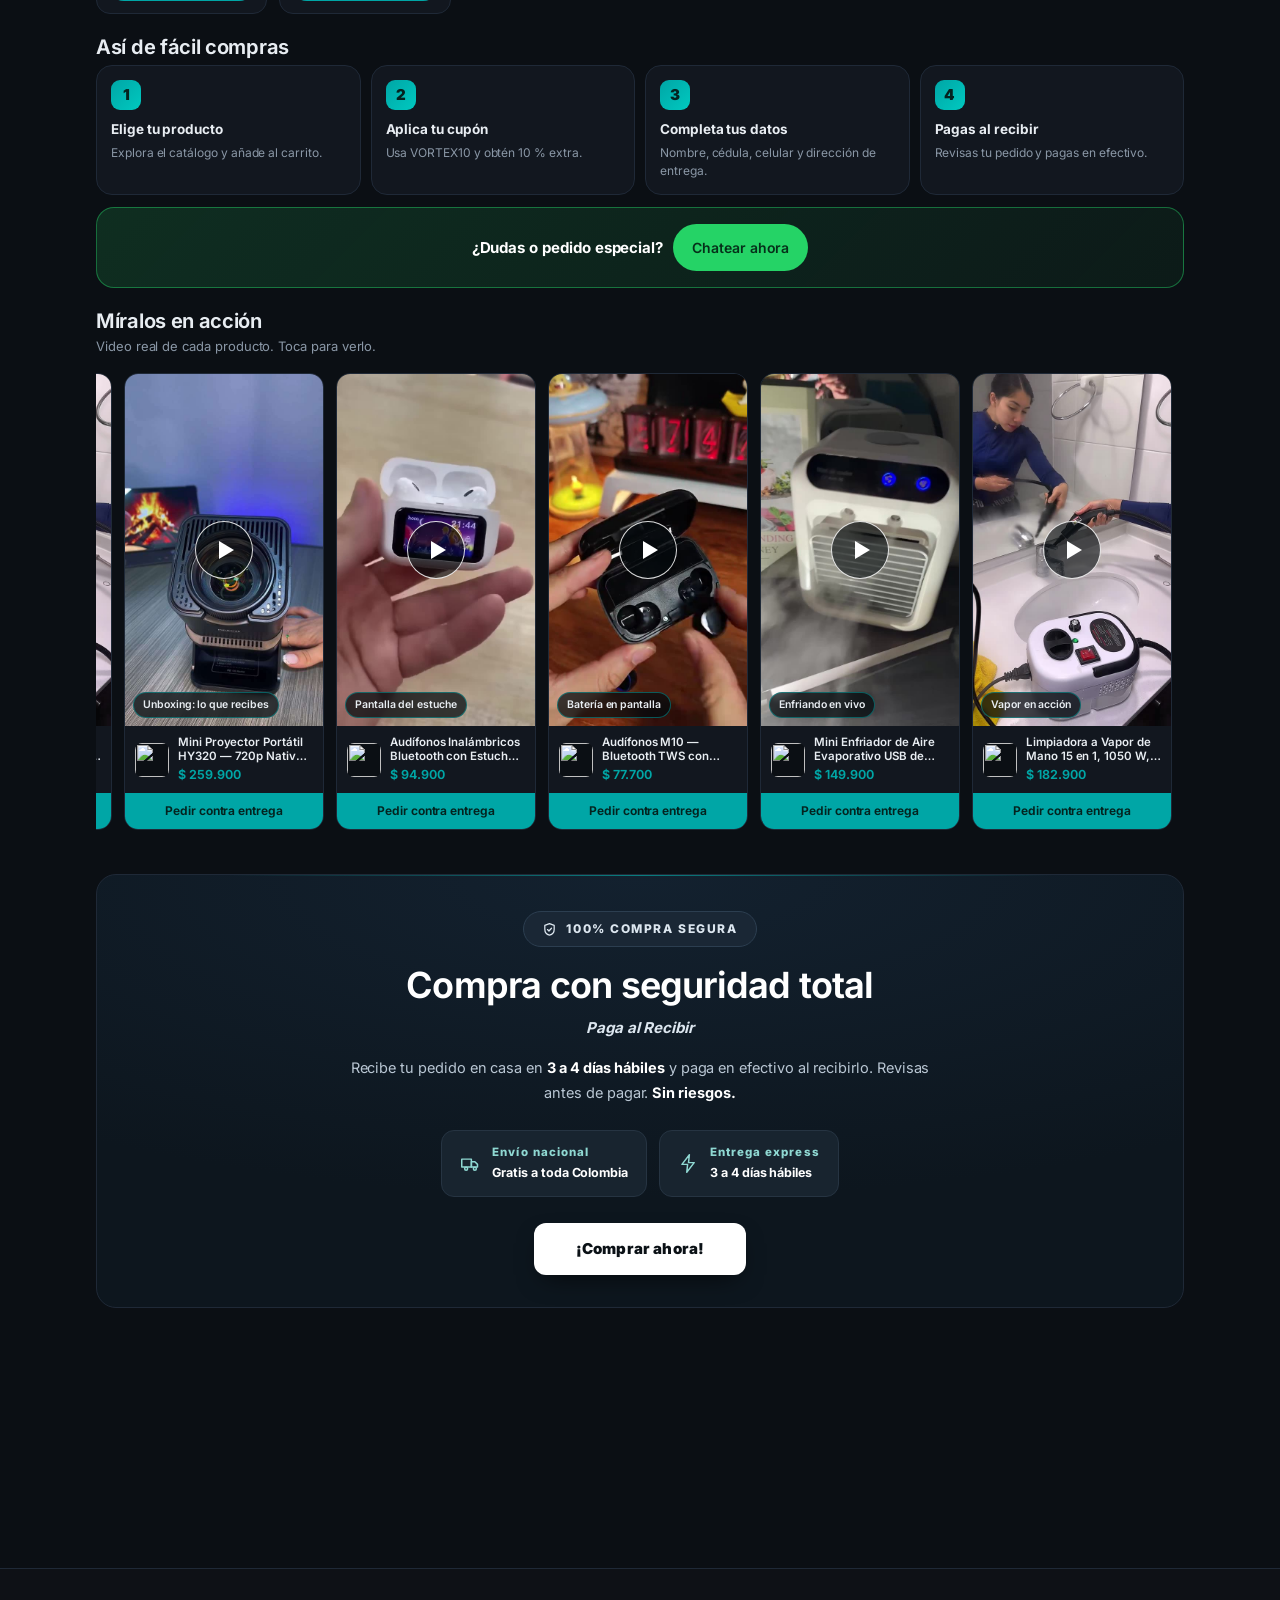
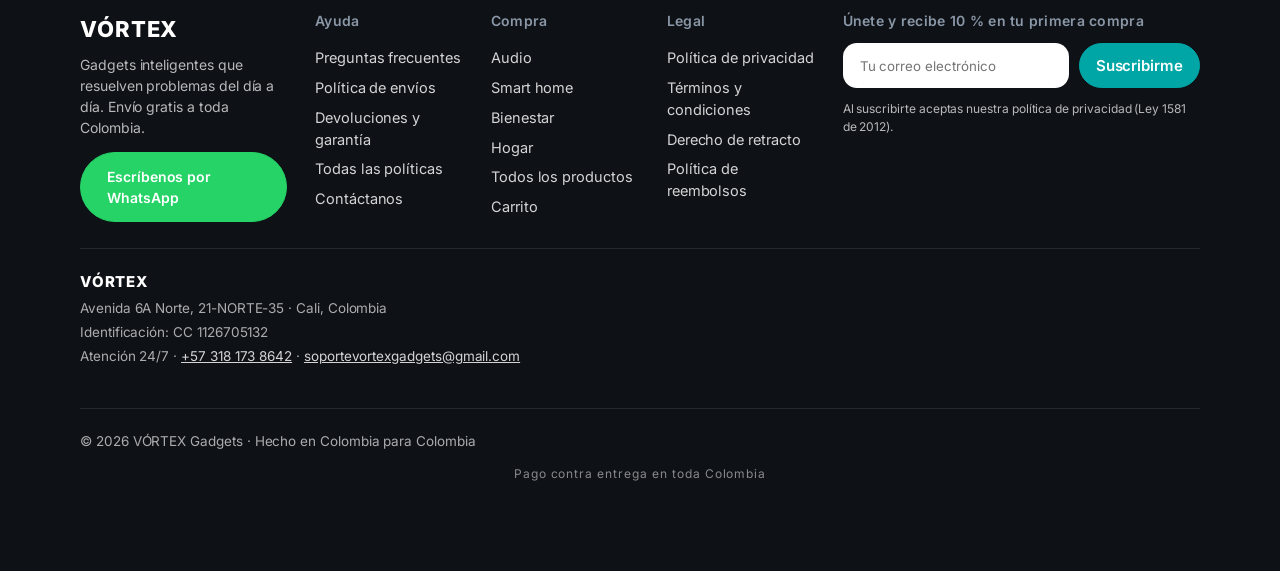
==== commit 6b0e1f50: "v103: las resenas salen de la MAS NUEVA a la mas vieja - app.js: tstDeProducto() ordena por fecha de" ====
--- a/index.html
+++ b/index.html
@@ -40,7 +40,7 @@
   <!-- Inter autoalojada (SIL OFL 1.1). Se precarga porque el 73% del trafico
        entra desde el anuncio en el movil y el cambio de fuente se notaba. -->
   <link rel="preload" href="assets/fonts/inter-var-latin.woff2" as="font" type="font/woff2" crossorigin>
-  <link rel="stylesheet" href="assets/app.css?v=102">
+  <link rel="stylesheet" href="assets/app.css?v=103">
   <style>
     /* [2026-09-18] La bienvenida se ACORTO. Antes bloqueaba la vista 4,6 s mas 0,6 de
        desvanecido: casi 5,2 s antes de poder ver un producto, y quien llega de un
@@ -267,7 +267,7 @@
   </div>
 
   <div class="toast" id="toast" hidden></div>
-  <script src="assets/app.js?v=102" defer></script>
+  <script src="assets/app.js?v=103" defer></script>
   <script>
     /* Splash COD: aparece al entrar, rota 360° y desaparece solo.
        Desde el 2026-09-18 la duracion depende de por donde llega el visitante
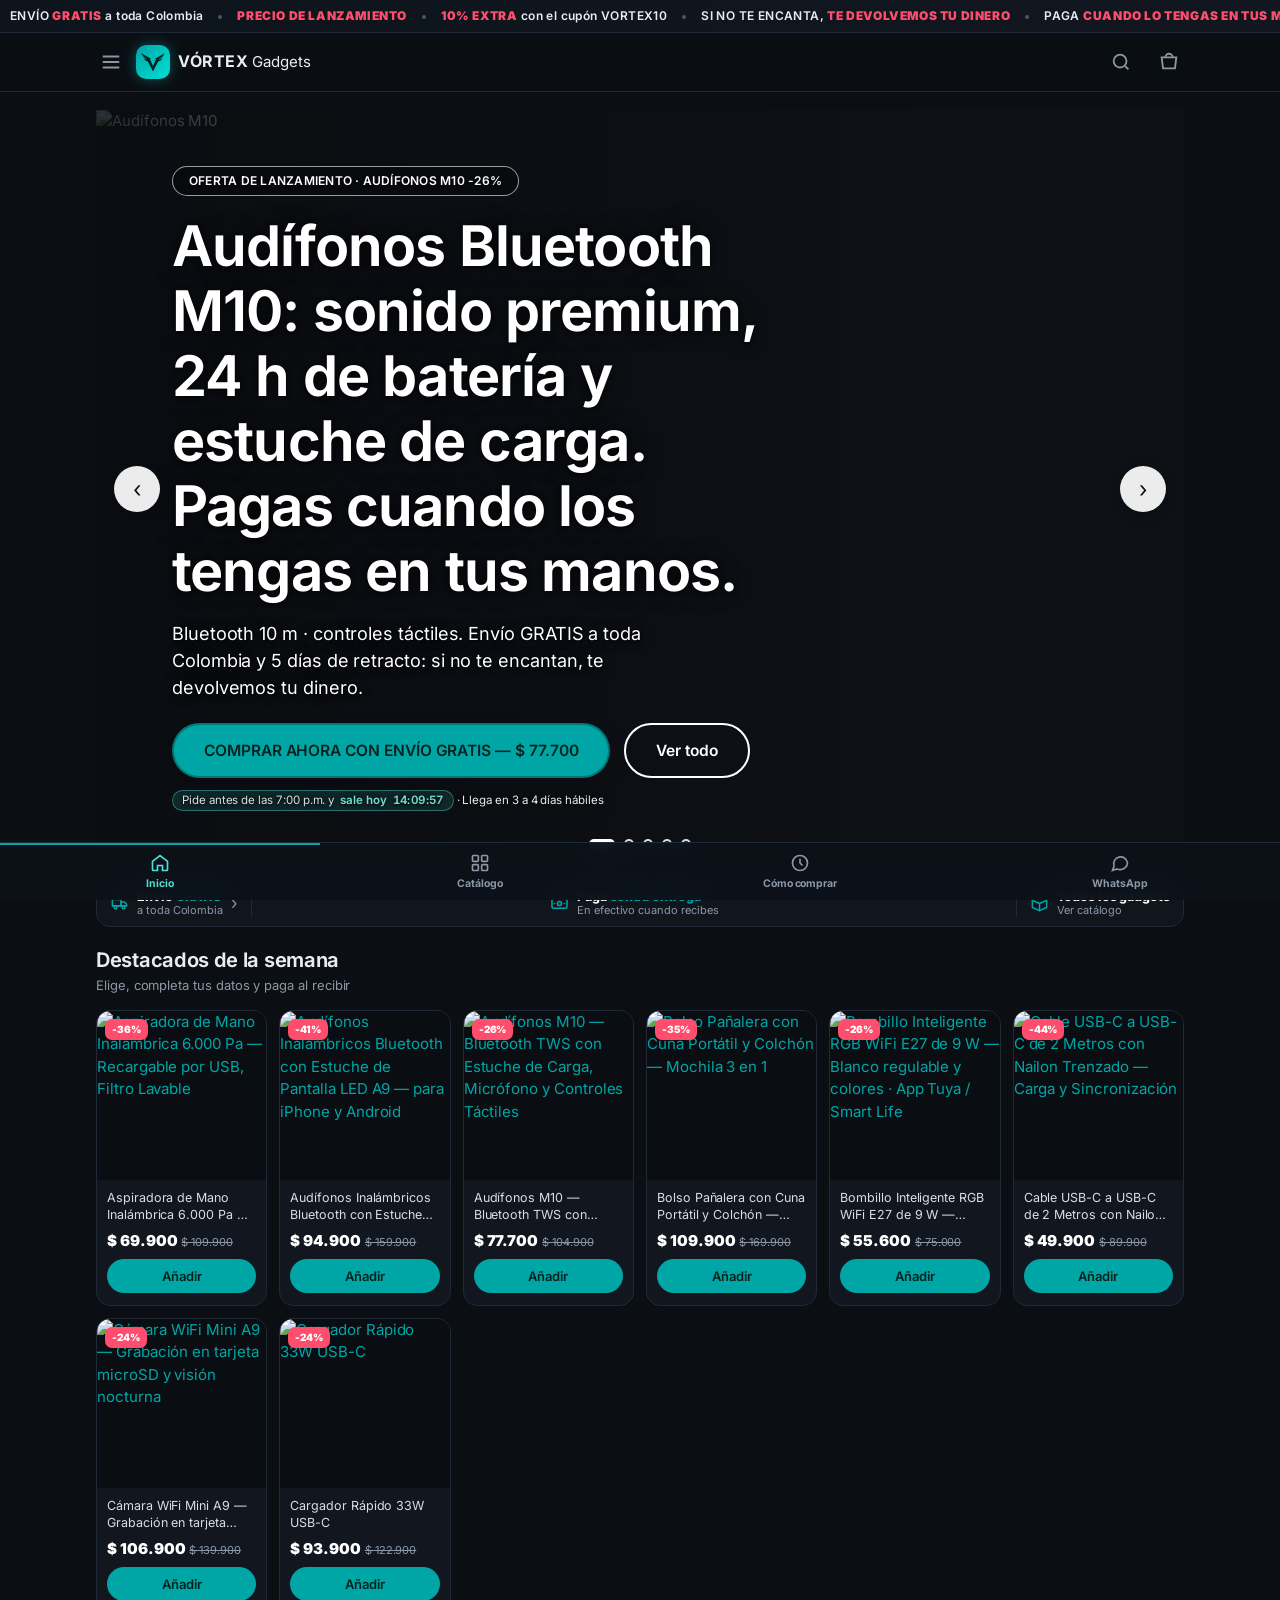
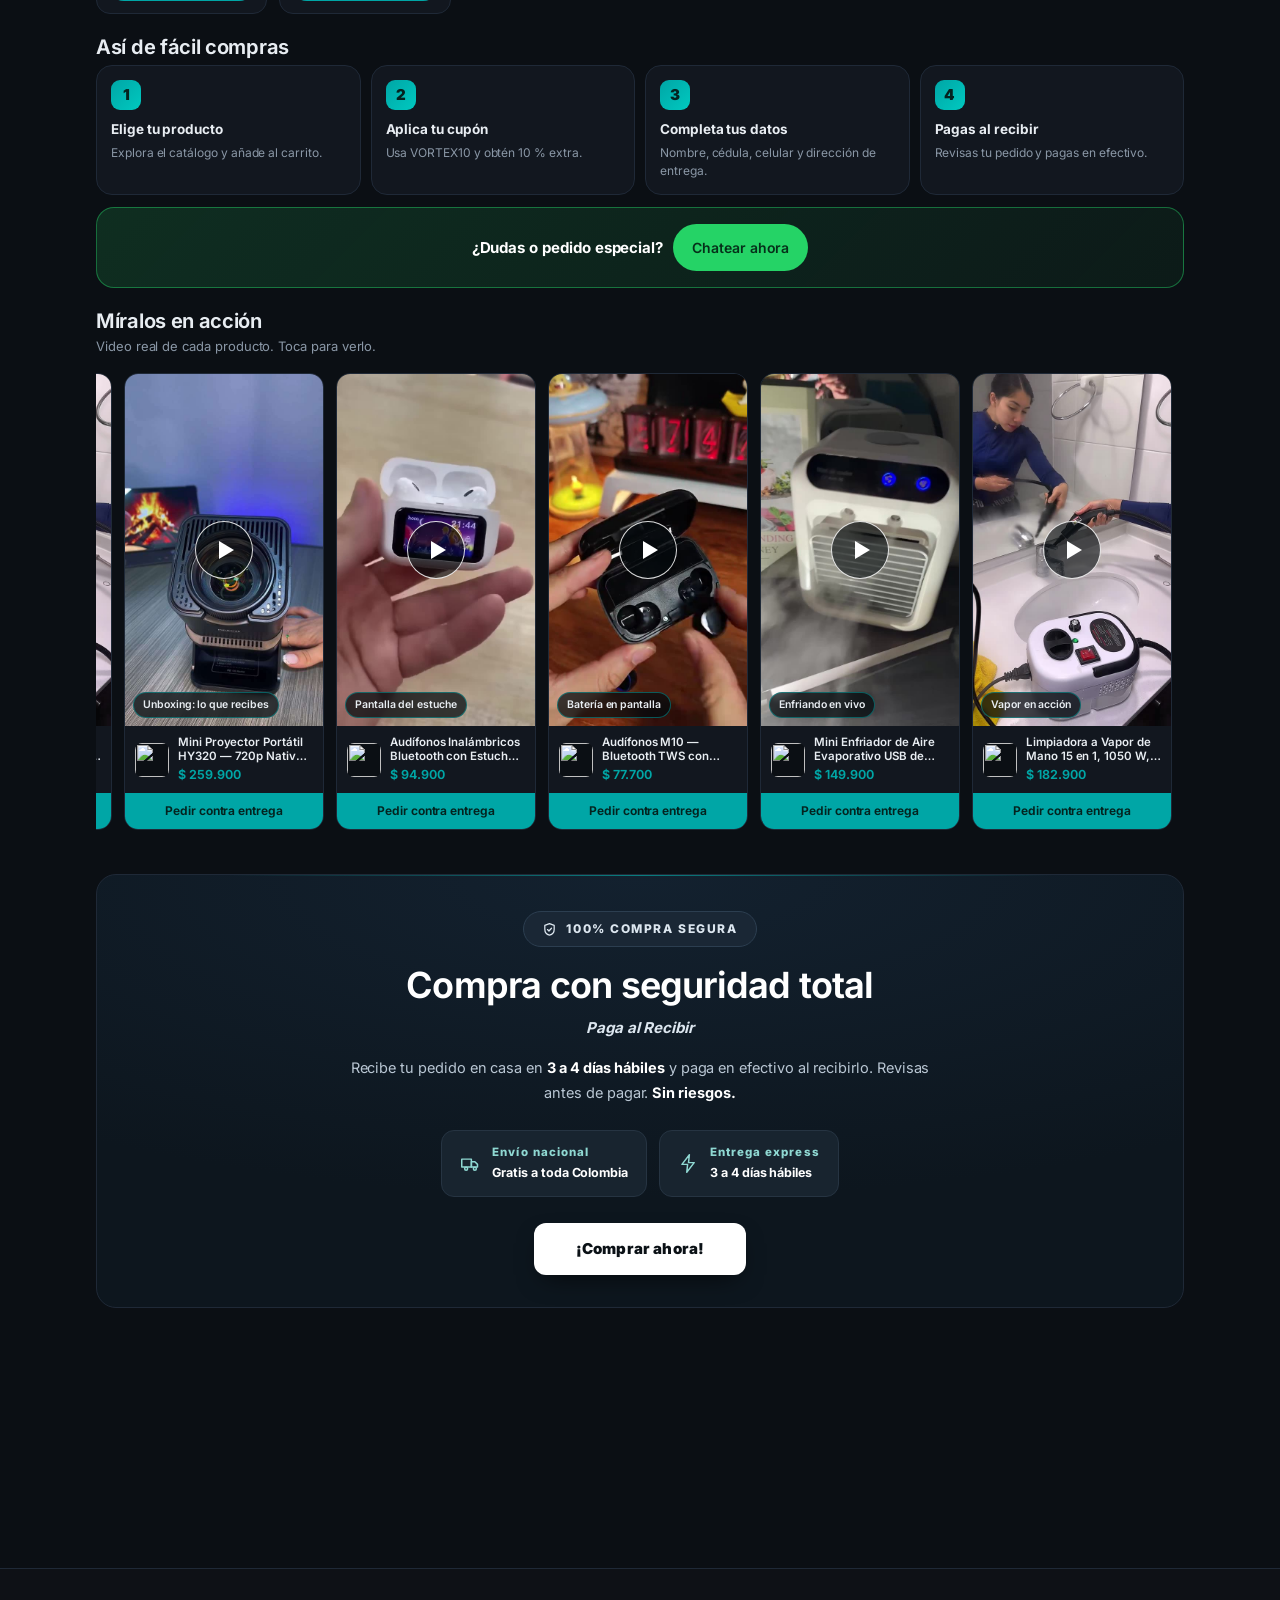
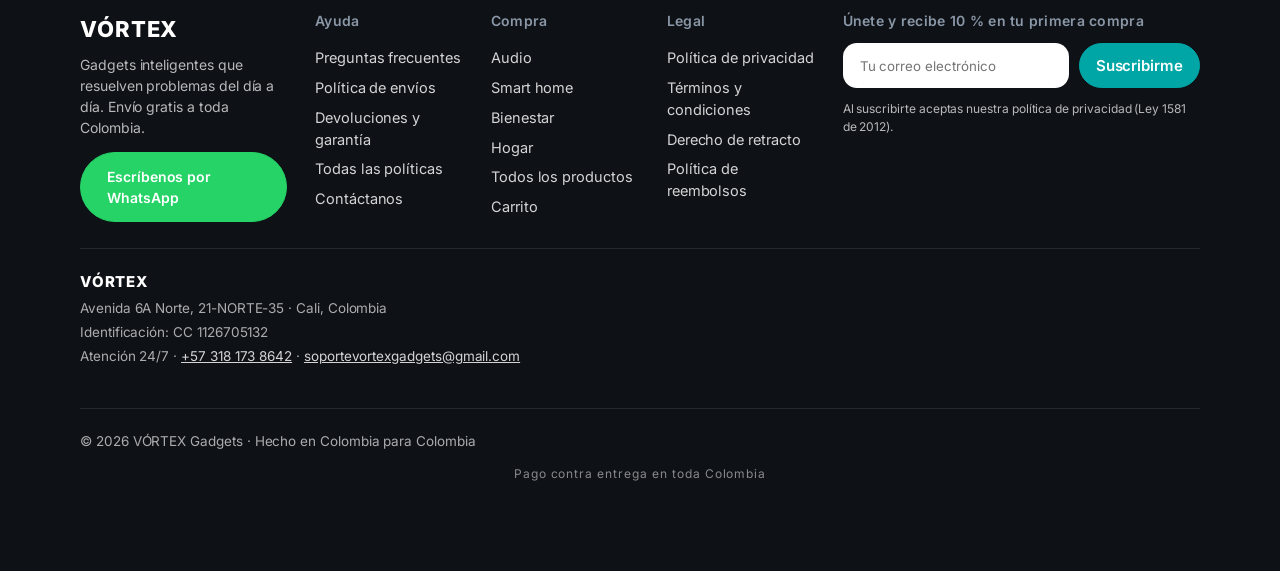
==== commit 12abc214: "v104: las fotos de las resenas se ven ENTERAS (antes se veia el 26 por ciento) FALLO reportado por e" ====
--- a/index.html
+++ b/index.html
@@ -40,7 +40,7 @@
   <!-- Inter autoalojada (SIL OFL 1.1). Se precarga porque el 73% del trafico
        entra desde el anuncio en el movil y el cambio de fuente se notaba. -->
   <link rel="preload" href="assets/fonts/inter-var-latin.woff2" as="font" type="font/woff2" crossorigin>
-  <link rel="stylesheet" href="assets/app.css?v=103">
+  <link rel="stylesheet" href="assets/app.css?v=104">
   <style>
     /* [2026-09-18] La bienvenida se ACORTO. Antes bloqueaba la vista 4,6 s mas 0,6 de
        desvanecido: casi 5,2 s antes de poder ver un producto, y quien llega de un
@@ -267,7 +267,7 @@
   </div>
 
   <div class="toast" id="toast" hidden></div>
-  <script src="assets/app.js?v=103" defer></script>
+  <script src="assets/app.js?v=104" defer></script>
   <script>
     /* Splash COD: aparece al entrar, rota 360° y desaparece solo.
        Desde el 2026-09-18 la duracion depende de por donde llega el visitante
--- a/assets/app.css
+++ b/assets/app.css
@@ -1195,20 +1195,34 @@
   .pcard:active .pimg img,.pimg.is-tap img{transform:none;filter:none}
 }
 
-/* [2026-09-22] LA FOTO QUE MANDA EL CLIENTE.
-   Altura FIJA + object-fit:cover: asi todas las tarjetas de la tira miden lo mismo,
-   mande el cliente una foto vertical, cuadrada o panoramica. En una foto de producto
-   el objeto suele ir centrado, asi que el recorte no se lleva lo importante.
+/* [2026-09-22] / [2026-09-28] LA FOTO QUE MANDA EL CLIENTE.
+   ANTES: altura FIJA (160 px, y 140 px en movil) + object-fit:cover. Eso venia de la
+   MARQUESINA, donde todas las tarjetas tenian que medir lo mismo. Pero el precio era
+   recortar la foto: una foto de cliente vertical (600x1067) dentro de una caja de
+   140-160 px de alto con "cover" se amplia a unos 555 px y el navegador tapa cerca del
+   70 % de la imagen. En el celular el cliente NO veia la foto: veia una franja.
+   Y la uniformidad ya no hace falta: desde v94 esto es una REJILLA, no una marquesina.
+   AHORA: la foto ENTERA, siempre. max-width:100 % + max-height:420 px con la altura
+   automatica: la imagen se encoge conservando su forma y se centra, sin recortar ni un
+   pixel. Una vertical queda mas estrecha que la tarjeta, y esta bien: en una prueba de
+   cliente lo unico que importa es que se vea completa. object-fit:contain queda de
+   red de seguridad por si la caja y la foto no acaban de cuadrar.
    OJO, esto ya paso aqui: habia DOS reglas para ".tst-foto img" (una con
    max-height:340px y otra con height:140px) y con el mismo selector gana la ULTIMA.
    La altura fija mandaba y la otra no hacia nada: parecia puesta y no lo estaba. */
 .tst-foto{margin:10px 0 0}
-.tst-foto img{display:block;width:100%;height:160px;object-fit:cover;border-radius:10px;border:1px solid var(--line);background:#0A0E13}
-.tst-foto figcaption{margin-top:5px;font-size:10.5px;color:var(--muted);letter-spacing:.2px}
-/* Varias fotos (lo normal: la gente manda 2 o 3 por WhatsApp): en fila y al mismo alto. */
-.tst-foto--varias .tst-2up{display:flex;gap:6px}
-.tst-foto--varias .tst-2up img{flex:1 1 0;min-width:0;width:auto;height:120px}
-@media(max-width:420px){ .tst-card{flex:0 0 232px} .tst-foto img{height:140px} .tst-foto--varias .tst-2up img{height:104px} }
+.tst-foto img{display:block;margin:0 auto;max-width:100%;height:auto;max-height:420px;object-fit:contain;border-radius:10px;border:1px solid var(--line);background:#0A0E13}
+.tst-foto figcaption{margin-top:5px;font-size:10.5px;color:var(--muted);letter-spacing:.2px;text-align:center}
+/* Varias fotos (lo normal: la gente manda 2 o 3 por WhatsApp): en fila. El alto lo pone
+   cada una segun su forma y se alinean ARRIBA, asi ninguna se deforma.
+   Antes iban a 120 px de alto con ancho de flex: eso ESTIRABA la foto. */
+.tst-foto--varias .tst-2up{display:flex;gap:6px;align-items:flex-start}
+.tst-foto--varias .tst-2up img{flex:1 1 0;min-width:0;width:auto;height:auto;max-height:300px;object-fit:contain}
+/* [2026-09-28] AQUI ESTABA EL FALLO QUE SE VEIA EN EL CELULAR: esta regla volvia a
+   poner la foto a 140 px de alto (y 104 px las de dos) en pantallas de 420 px o menos,
+   justo los moviles. Se quitan las dos alturas. El ancho de tarjeta de 232 px se queda
+   porque no hace nada: en la rejilla lo anula ".tst-grid .tst-card" por especificidad. */
+@media(max-width:420px){ .tst-card{flex:0 0 232px} }
 
 /* ============================================================================
    [2026-09-22] Línea de prueba social y contador honestos.
